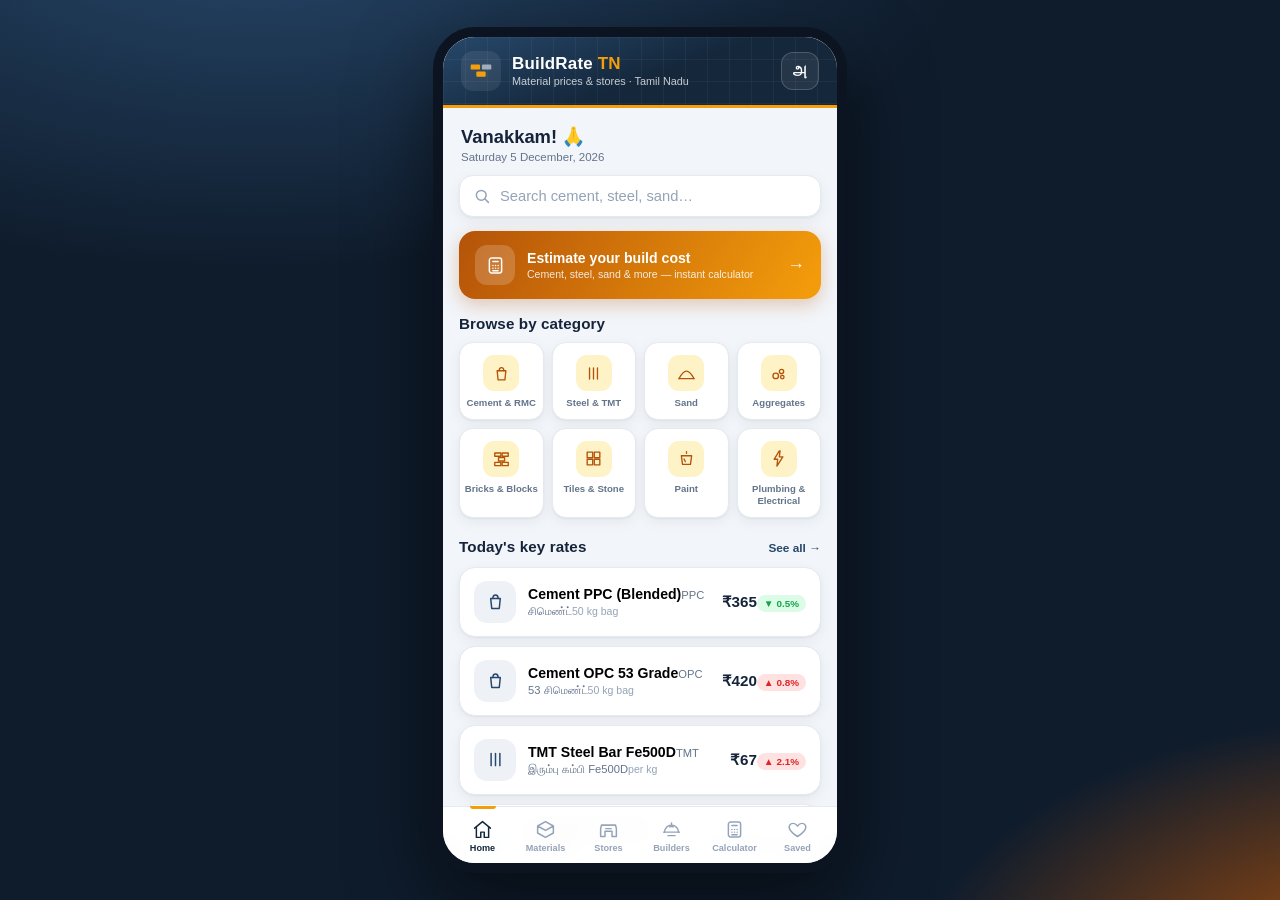
==== docs/index.html @ 21554daa "Loan calc: free-entry dp/tenure (fixes 'undefined' chips) + prepayment module - Down payment & tenur" ====
<!DOCTYPE html>
<html lang="en">
<head>
<meta charset="utf-8">
<meta name="viewport" content="width=device-width, initial-scale=1, viewport-fit=cover">
<title>BuildRate TN — Construction Material Prices (offline)</title>
<meta name="description" content="Current market prices of construction materials and store details across Tamil Nadu.">
<meta name="theme-color" content="#14273b">
<link rel="icon" href="data:image/svg+xml,%3Csvg xmlns='http://www.w3.org/2000/svg' viewBox='0 0 64 64'%3E%3Crect width='64' height='64' rx='14' fill='%2314273b'/%3E%3Crect x='12' y='20' width='18' height='10' rx='2' fill='%23f59e0b'/%3E%3Crect x='34' y='20' width='18' height='10' rx='2' fill='%23e2e8f0'/%3E%3Crect x='23' y='34' width='18' height='10' rx='2' fill='%23f59e0b'/%3E%3C/svg%3E">
<style>
/* BuildRate TN — mobile app styles */
:root {
  --bg: #f2f5f9;
  --surface: #ffffff;
  --ink: #15243a;
  --muted: #64748b;
  --faint: #94a3b8;
  --line: #e5eaf1;
  --navy: #14273b;
  --navy-2: #1e3a57;
  --navy-3: #27486b;
  --accent: #f59e0b;
  --accent-soft: #fef3c7;
  --up: #dc2626;
  --up-soft: #fee2e2;
  --down: #16a34a;
  --down-soft: #dcfce7;
  --radius: 16px;
  --shadow: 0 1px 2px rgba(21, 36, 58, .05), 0 4px 14px rgba(21, 36, 58, .06);
  font-size: 16px;
}

* { box-sizing: border-box; margin: 0; padding: 0; -webkit-tap-highlight-color: transparent; }

html, body { height: 100%; }

body {
  font-family: -apple-system, BlinkMacSystemFont, "Segoe UI", Roboto, "Noto Sans", "Noto Sans Tamil", "Latha", sans-serif;
  background: var(--bg);
  color: var(--ink);
  -webkit-font-smoothing: antialiased;
}

/* ---------- phone shell ---------- */
.phone {
  display: flex;
  flex-direction: column;
  height: 100vh;   /* fallback for older browsers */
  height: 100dvh;  /* modern browsers: dynamic viewport height */
  max-width: 480px;
  margin: 0 auto;
  background: var(--bg);
  position: relative;
}

@media (min-width: 560px) {
  body {
    background:
      radial-gradient(1200px 600px at 20% -10%, #27486b 0%, transparent 60%),
      radial-gradient(900px 500px at 110% 110%, #b45309 0%, transparent 55%),
      #0f1c2c;
    display: grid;
    place-items: center;
    height: 100vh;
    overflow: hidden;
  }
  .phone {
    width: 414px;
    height: min(880px, 94vh);
    max-width: none;
    border-radius: 42px;
    border: 10px solid #0b1420;
    box-shadow: 0 30px 80px rgba(0, 0, 0, .55), inset 0 0 0 1px rgba(255, 255, 255, .06);
    overflow: hidden;
  }
}

/* ---------- app bar ---------- */
.appbar {
  flex: none;
  display: flex;
  align-items: center;
  justify-content: space-between;
  gap: 10px;
  padding: calc(14px + env(safe-area-inset-top)) 18px 14px;
  background:
    linear-gradient(rgba(255, 255, 255, .045) 1px, transparent 1px),
    linear-gradient(90deg, rgba(255, 255, 255, .045) 1px, transparent 1px),
    linear-gradient(160deg, var(--navy-3), var(--navy) 55%);
  background-size: 22px 22px, 22px 22px, cover;
  color: #fff;
  border-bottom: 3px solid var(--accent);
}

.appbar-brand { display: flex; align-items: center; gap: 11px; min-width: 0; }
.logo { display: grid; place-items: center; width: 40px; height: 40px; border-radius: 12px; background: rgba(255, 255, 255, .08); }
.brand-text h1 { font-size: 1.06rem; font-weight: 800; letter-spacing: .2px; line-height: 1.1; }
.brand-text h1 em { font-style: normal; color: var(--accent); }
.brand-text p { font-size: .68rem; opacity: .75; margin-top: 2px; white-space: nowrap; overflow: hidden; text-overflow: ellipsis; }

.icon-btn {
  flex: none;
  width: 38px; height: 38px;
  border-radius: 12px;
  border: 1px solid rgba(255, 255, 255, .18);
  background: rgba(255, 255, 255, .07);
  color: #fff;
  font-size: .95rem;
  font-weight: 700;
  cursor: pointer;
  display: grid;
  place-items: center;
}
.icon-btn:active { transform: scale(.94); }

/* ---------- main view ---------- */
.view {
  flex: 1;
  overflow-y: auto;
  overscroll-behavior: contain;
  padding: 16px 16px calc(86px + env(safe-area-inset-bottom));
  scrollbar-width: none;
}
.view::-webkit-scrollbar { display: none; }

/* ---------- bottom nav ---------- */
.bottomnav {
  position: absolute;
  left: 0; right: 0; bottom: 0;
  display: flex;
  background: rgba(255, 255, 255, .96);
  backdrop-filter: blur(10px);
  border-top: 1px solid var(--line);
  padding: 6px 8px calc(6px + env(safe-area-inset-bottom));
}
.navitem {
  flex: 1;
  display: flex;
  flex-direction: column;
  align-items: center;
  gap: 3px;
  padding: 7px 2px 5px;
  border: 0;
  background: none;
  color: var(--faint);
  font-size: .64rem;
  font-weight: 600;
  font-family: inherit;
  cursor: pointer;
  border-radius: 12px;
  position: relative;
}
.navitem svg { width: 23px; height: 23px; fill: none; stroke: currentColor; stroke-width: 1.7; stroke-linecap: round; stroke-linejoin: round; }
.navitem.active { color: var(--navy); }
.navitem.active::before {
  content: "";
  position: absolute;
  top: -7px; left: 50%;
  transform: translateX(-50%);
  width: 26px; height: 3px;
  border-radius: 0 0 3px 3px;
  background: var(--accent);
}

/* ---------- generic bits ---------- */
.section { margin-bottom: 20px; }
.section-head {
  display: flex;
  align-items: baseline;
  justify-content: space-between;
  gap: 8px;
  margin-bottom: 10px;
}
.section-head h2 { font-size: .95rem; font-weight: 800; letter-spacing: .1px; }
.section-head .see-all { font-size: .74rem; font-weight: 700; color: var(--navy-3); background: none; border: 0; cursor: pointer; font-family: inherit; padding: 2px 0; }
.section-head .see-all:active { opacity: .6; }

.card {
  background: var(--surface);
  border: 1px solid var(--line);
  border-radius: var(--radius);
  box-shadow: var(--shadow);
}

/* search */
.searchbar {
  display: flex;
  align-items: center;
  gap: 9px;
  background: var(--surface);
  border: 1px solid var(--line);
  border-radius: 14px;
  padding: 11px 13px;
  box-shadow: var(--shadow);
  margin-bottom: 14px;
}
.searchbar svg { flex: none; width: 18px; height: 18px; stroke: var(--faint); fill: none; stroke-width: 2; stroke-linecap: round; }
.searchbar input {
  flex: 1;
  border: 0;
  outline: 0;
  background: none;
  font: inherit;
  font-size: .92rem;
  color: var(--ink);
  min-width: 0;
}
.searchbar input::placeholder { color: var(--faint); }

/* chips */
.chiprow {
  display: flex;
  gap: 8px;
  overflow-x: auto;
  padding: 2px 2px 8px;
  margin: 0 -2px 6px;
  scrollbar-width: none;
}
.chiprow::-webkit-scrollbar { display: none; }
.chip {
  flex: none;
  display: inline-flex;
  align-items: center;
  gap: 6px;
  padding: 7px 13px;
  border-radius: 999px;
  border: 1px solid var(--line);
  background: var(--surface);
  color: var(--muted);
  font: inherit;
  font-size: .78rem;
  font-weight: 700;
  cursor: pointer;
  white-space: nowrap;
}
.chip svg { width: 15px; height: 15px; stroke: currentColor; fill: none; stroke-width: 1.7; stroke-linecap: round; stroke-linejoin: round; }
.chip.active { background: var(--navy); border-color: var(--navy); color: #fff; }

/* category grid (home) */
.catgrid { display: grid; grid-template-columns: repeat(4, 1fr); gap: 8px; }
.cat {
  display: flex;
  flex-direction: column;
  align-items: center;
  gap: 6px;
  padding: 12px 4px 10px;
  border-radius: 14px;
  border: 1px solid var(--line);
  background: var(--surface);
  cursor: pointer;
  font-family: inherit;
  color: var(--ink);
  box-shadow: var(--shadow);
}
.cat:active { transform: scale(.96); }
.cat .catico {
  width: 36px; height: 36px;
  border-radius: 11px;
  display: grid;
  place-items: center;
  background: var(--accent-soft);
  color: #b45309;
}
.cat .catico svg { width: 19px; height: 19px; stroke: currentColor; fill: none; stroke-width: 1.7; stroke-linecap: round; stroke-linejoin: round; }
.cat span { font-size: .6rem; font-weight: 700; text-align: center; line-height: 1.25; color: var(--muted); }

/* material row */
.matrow {
  display: flex;
  align-items: center;
  gap: 12px;
  width: 100%;
  padding: 13px 14px;
  background: var(--surface);
  border: 1px solid var(--line);
  border-radius: var(--radius);
  box-shadow: var(--shadow);
  cursor: pointer;
  font-family: inherit;
  text-align: left;
  margin-bottom: 9px;
}
.matrow:active { background: #f8fafc; }
.matico {
  flex: none;
  width: 42px; height: 42px;
  border-radius: 13px;
  display: grid;
  place-items: center;
  background: #eef2f7;
  color: var(--navy-3);
}
.matico svg { width: 21px; height: 21px; stroke: currentColor; fill: none; stroke-width: 1.7; stroke-linecap: round; stroke-linejoin: round; }
.matrow .matmid { flex: 1; min-width: 0; }
.matrow .matname { font-size: .88rem; font-weight: 700; line-height: 1.25; }
.matrow .matta { font-size: .7rem; color: var(--muted); margin-top: 1px; }
.matrow .matmeta { font-size: .66rem; color: var(--faint); margin-top: 3px; }
.matrow .matright { flex: none; text-align: right; }
.matrow .matprice { font-size: .95rem; font-weight: 800; color: var(--ink); white-space: nowrap; }
.matrow .matunit { font-size: .62rem; color: var(--faint); margin-top: 1px; }

/* badges */
.badge {
  display: inline-flex;
  align-items: center;
  gap: 3px;
  font-size: .62rem;
  font-weight: 800;
  padding: 3px 7px;
  border-radius: 999px;
  margin-top: 4px;
}
.badge.up { color: var(--up); background: var(--up-soft); }
.badge.down { color: var(--down); background: var(--down-soft); }
.badge.flat { color: var(--muted); background: #eef2f7; }
.badge.big { font-size: .72rem; padding: 4px 10px; }
.badge.onDark.up { background: rgba(248, 113, 113, .22); color: #fecaca; }
.badge.onDark.down { background: rgba(74, 222, 128, .2); color: #bbf7d0; }
.badge.onDark.flat { background: rgba(255, 255, 255, .14); color: #e2e8f0; }

/* store cards */
.storerow {
  display: flex;
  align-items: center;
  gap: 12px;
  width: 100%;
  padding: 13px 14px;
  background: var(--surface);
  border: 1px solid var(--line);
  border-radius: var(--radius);
  box-shadow: var(--shadow);
  cursor: pointer;
  font-family: inherit;
  text-align: left;
  margin-bottom: 9px;
}
.storerow:active { background: #f8fafc; }
.storeavatar {
  flex: none;
  width: 42px; height: 42px;
  border-radius: 13px;
  display: grid;
  place-items: center;
  background: var(--navy);
  color: #fff;
  font-weight: 800;
  font-size: 1rem;
}
.storemid { flex: 1; min-width: 0; }
.storename { font-size: .88rem; font-weight: 700; line-height: 1.25; }
.storeloc { font-size: .7rem; color: var(--muted); margin-top: 2px; }
.storetags { display: flex; flex-wrap: wrap; gap: 4px; margin-top: 6px; }
.tag { font-size: .58rem; font-weight: 700; color: var(--navy-3); background: #eef2f7; border-radius: 6px; padding: 2px 7px; }
.tag.delivery { color: #92400e; background: var(--accent-soft); }
.storeright { flex: none; text-align: right; }
.rating { font-size: .8rem; font-weight: 800; color: #b45309; white-space: nowrap; }
.rating svg { width: 12px; height: 12px; fill: #f59e0b; vertical-align: -1px; }
.reviews { font-size: .6rem; color: var(--faint); margin-top: 2px; }

/* horizontal store strip (home) */
.hstrip {
  display: flex;
  gap: 10px;
  overflow-x: auto;
  padding: 2px 2px 8px;
  margin: 0 -2px;
  scrollbar-width: none;
}
.hstrip::-webkit-scrollbar { display: none; }
.hcard {
  flex: none;
  width: 168px;
  padding: 13px;
  background: var(--surface);
  border: 1px solid var(--line);
  border-radius: var(--radius);
  box-shadow: var(--shadow);
  cursor: pointer;
  font-family: inherit;
  text-align: left;
}
.hcard .rating { margin-top: 1px; }
.hcard p.storeloc { margin-top: 4px; }
.hcard .hc-foot { display: flex; gap: 4px; margin-top: 9px; }

/* ---------- detail pages ---------- */
.backbar { display: flex; align-items: center; justify-content: space-between; margin-bottom: 12px; }
.backbtn {
  display: inline-flex;
  align-items: center;
  gap: 6px;
  border: 0;
  background: none;
  color: var(--ink);
  font: inherit;
  font-size: .84rem;
  font-weight: 700;
  cursor: pointer;
  padding: 6px 10px 6px 0;
}
.backbtn svg { width: 17px; height: 17px; stroke: currentColor; fill: none; stroke-width: 2.2; stroke-linecap: round; stroke-linejoin: round; }

.favbtn {
  width: 40px; height: 40px;
  border-radius: 12px;
  border: 1px solid var(--line);
  background: var(--surface);
  cursor: pointer;
  display: grid;
  place-items: center;
  box-shadow: var(--shadow);
}
.favbtn svg { width: 20px; height: 20px; stroke: #e11d48; fill: none; stroke-width: 1.8; }
.favbtn.faved svg { fill: #e11d48; }
.favbtn:active { transform: scale(.92); }

.hero {
  border-radius: 20px;
  padding: 20px 18px;
  color: #fff;
  background:
    linear-gradient(rgba(255, 255, 255, .05) 1px, transparent 1px),
    linear-gradient(90deg, rgba(255, 255, 255, .05) 1px, transparent 1px),
    linear-gradient(155deg, var(--navy-3), var(--navy) 60%);
  background-size: 20px 20px, 20px 20px, cover;
  margin-bottom: 14px;
  position: relative;
  overflow: hidden;
}
.hero .catpill {
  display: inline-block;
  font-size: .62rem;
  font-weight: 800;
  letter-spacing: .4px;
  text-transform: uppercase;
  background: rgba(245, 158, 11, .2);
  color: #fcd34d;
  padding: 4px 10px;
  border-radius: 999px;
}
.hero h2 { font-size: 1.22rem; font-weight: 800; margin-top: 9px; line-height: 1.2; }
.hero .heroTa { font-size: .8rem; opacity: .75; margin-top: 3px; }
.hero .heroprice { display: flex; align-items: baseline; gap: 8px; flex-wrap: wrap; margin-top: 13px; }
.hero .heroprice strong { font-size: 1.9rem; font-weight: 800; letter-spacing: .3px; }
.hero .heroprice span { font-size: .78rem; opacity: .8; }
.hero .herofoot { display: flex; gap: 8px; margin-top: 10px; flex-wrap: wrap; }

.statgrid { display: grid; grid-template-columns: 1fr 1fr 1fr; gap: 8px; margin-bottom: 14px; }
.stat {
  background: var(--surface);
  border: 1px solid var(--line);
  border-radius: 14px;
  box-shadow: var(--shadow);
  padding: 10px 11px;
}
.stat label { font-size: .58rem; font-weight: 700; color: var(--faint); text-transform: uppercase; letter-spacing: .4px; display: block; }
.stat b { font-size: .86rem; font-weight: 800; display: block; margin-top: 4px; white-space: nowrap; }

.panel { padding: 15px 16px; margin-bottom: 14px; }
.panel h3 { font-size: .82rem; font-weight: 800; margin-bottom: 10px; display: flex; align-items: center; gap: 7px; }
.panel h3 svg { width: 16px; height: 16px; stroke: var(--navy-3); fill: none; stroke-width: 1.8; stroke-linecap: round; stroke-linejoin: round; }
.panel p.body { font-size: .8rem; color: var(--muted); line-height: 1.55; }
.panel p.body + p.body { margin-top: 7px; }
.panel .notecard {
  margin-top: 10px;
  font-size: .72rem;
  color: #92400e;
  background: var(--accent-soft);
  padding: 9px 11px;
  border-radius: 10px;
  line-height: 1.5;
}

.brandrow, .sellerrow {
  display: flex;
  align-items: center;
  justify-content: space-between;
  gap: 10px;
  padding: 10px 0;
  border-bottom: 1px solid var(--line);
}
.brandrow:last-child, .sellerrow:last-child { border-bottom: 0; }
.brandrow .bname { font-size: .84rem; font-weight: 600; }
.brandrow .bprice { font-size: .84rem; font-weight: 800; white-space: nowrap; }

.sellerrow { cursor: pointer; }
.sellerrow .s-mid { flex: 1; min-width: 0; }
.sellerrow .s-name { font-size: .84rem; font-weight: 700; }
.sellerrow .s-loc { font-size: .68rem; color: var(--muted); margin-top: 2px; }
.sellerrow .s-right { text-align: right; flex: none; }
.sellerrow .s-price { font-size: .88rem; font-weight: 800; white-space: nowrap; }

.actionbtns { display: flex; gap: 9px; margin-bottom: 14px; }
.btn {
  flex: 1;
  display: inline-flex;
  align-items: center;
  justify-content: center;
  gap: 8px;
  padding: 13px 14px;
  border-radius: 14px;
  border: 1px solid var(--line);
  background: var(--surface);
  color: var(--ink);
  font: inherit;
  font-size: .86rem;
  font-weight: 800;
  cursor: pointer;
  text-decoration: none;
  box-shadow: var(--shadow);
}
.btn svg { width: 17px; height: 17px; stroke: currentColor; fill: none; stroke-width: 2; stroke-linecap: round; stroke-linejoin: round; }
.btn.primary { background: var(--accent); border-color: var(--accent); color: #3b2503; }
.btn.dark { background: var(--navy); border-color: var(--navy); color: #fff; }
.btn:active { transform: scale(.97); }
.btn.block { width: 100%; }

.inforow {
  display: flex;
  gap: 11px;
  align-items: flex-start;
  padding: 9px 0;
  border-bottom: 1px solid var(--line);
  font-size: .8rem;
  color: var(--muted);
  line-height: 1.5;
}
.inforow:last-child { border-bottom: 0; }
.inforow svg { flex: none; width: 17px; height: 17px; stroke: var(--navy-3); fill: none; stroke-width: 1.8; stroke-linecap: round; stroke-linejoin: round; margin-top: 1px; }
.inforow b { color: var(--ink); font-weight: 700; }

.countline { font-size: .7rem; color: var(--faint); margin: 2px 2px 10px; }

.footnote {
  text-align: center;
  font-size: .66rem;
  color: var(--faint);
  line-height: 1.6;
  padding: 6px 12px 2px;
}
.footnote button { border: 0; background: none; color: var(--navy-3); font: inherit; font-weight: 700; cursor: pointer; padding: 0; text-decoration: underline; }

.empty {
  text-align: center;
  padding: 44px 20px;
  color: var(--muted);
}
.empty .e-ico { font-size: 2.2rem; margin-bottom: 10px; }
.empty h3 { font-size: .95rem; font-weight: 800; color: var(--ink); margin-bottom: 5px; }
.empty p { font-size: .78rem; line-height: 1.5; margin-bottom: 16px; }

.greeting { margin: 2px 2px 12px; }
.greeting h2 { font-size: 1.15rem; font-weight: 800; }
.greeting p { font-size: .72rem; color: var(--muted); margin-top: 3px; }

/* big trend chart */
.chartwrap { position: relative; }
.chart-min, .chart-max {
  position: absolute;
  right: 0;
  font-size: .58rem;
  font-weight: 700;
  color: var(--faint);
}
.chart-min { bottom: 2px; }
.chart-max { top: 2px; }

/* ---------- sheet, toast ---------- */
.sheet-backdrop {
  position: fixed;
  inset: 0;
  background: rgba(9, 17, 28, .55);
  z-index: 40;
  display: flex;
  align-items: flex-end;
  justify-content: center;
}

/* CRITICAL: the `hidden` attribute must always win over our display rules —
   otherwise an invisible backdrop covers the whole app and eats all taps */
.sheet-backdrop[hidden], .sheet[hidden], .toast[hidden], #fatalErr[hidden] {
  display: none !important;
}
.sheet {
  width: 100%;
  max-width: 480px;
  background: var(--surface);
  border-radius: 24px 24px 0 0;
  padding: 10px 20px calc(24px + env(safe-area-inset-bottom));
  z-index: 41;
  position: fixed;
  bottom: 0;
  left: 50%;
  transform: translateX(-50%);
}
.sheet-handle { width: 40px; height: 4px; border-radius: 99px; background: #d7dee8; margin: 4px auto 14px; }
.sheet h2 { font-size: 1rem; font-weight: 800; margin-bottom: 10px; }
.sheet p { font-size: .8rem; color: var(--muted); line-height: 1.6; margin-bottom: 10px; }

.toast {
  position: fixed;
  left: 50%;
  bottom: 104px;
  transform: translateX(-50%);
  background: var(--navy);
  color: #fff;
  font-size: .78rem;
  font-weight: 700;
  padding: 10px 18px;
  border-radius: 999px;
  box-shadow: 0 10px 30px rgba(9, 17, 28, .35);
  z-index: 60;
  white-space: nowrap;
}

/* skeleton shimmer while loading */
.skel { position: relative; overflow: hidden; background: var(--surface); border: 1px solid var(--line); border-radius: var(--radius); height: 68px; margin-bottom: 9px; }
.skel::after {
  content: "";
  position: absolute; inset: 0;
  background: linear-gradient(90deg, transparent, rgba(148, 163, 184, .12), transparent);
  animation: shimmer 1.1s infinite;
}
@keyframes shimmer { from { transform: translateX(-100%); } to { transform: translateX(100%); } }

@media (prefers-reduced-motion: reduce) {
  * { animation: none !important; transition: none !important; }
}

/* snappier taps on touch devices (no 300ms double-tap-zoom delay) */
.navitem, .matrow, .storerow, .cat, .chip, .hcard, .sellerrow, .btn, .favbtn, .backbtn, .see-all {
  touch-action: manipulation;
}

/* ---------- construction calculator ---------- */
.ctacard {
  display: flex;
  align-items: center;
  gap: 12px;
  width: 100%;
  padding: 14px 16px;
  margin-bottom: 16px;
  border: 0;
  border-radius: var(--radius);
  background: linear-gradient(120deg, #b45309, var(--accent));
  color: #fff;
  font-family: inherit;
  text-align: left;
  cursor: pointer;
  box-shadow: 0 6px 18px rgba(180, 83, 9, .28);
}
.ctacard:active { transform: scale(.98); }
.ctacard .cta-ico {
  flex: none;
  width: 40px; height: 40px;
  border-radius: 12px;
  background: rgba(255, 255, 255, .18);
  display: grid;
  place-items: center;
}
.ctacard .cta-ico svg { width: 21px; height: 21px; stroke: #fff; fill: none; stroke-width: 1.7; stroke-linecap: round; stroke-linejoin: round; }
.ctacard .cta-txt { flex: 1; min-width: 0; }
.ctacard .cta-txt b { display: block; font-size: .88rem; font-weight: 800; }
.ctacard .cta-txt span { display: block; font-size: .66rem; opacity: .85; margin-top: 2px; }
.ctacard .cta-arrow { font-size: 1.1rem; opacity: .9; }

.calcpanel { padding: 14px 16px; margin-bottom: 12px; }
.calcpanel label.plabel {
  display: block;
  font-size: .62rem;
  font-weight: 800;
  letter-spacing: .5px;
  text-transform: uppercase;
  color: var(--faint);
  margin-bottom: 9px;
}
.stepper { display: flex; align-items: center; gap: 10px; }
.stepbtn {
  flex: none;
  width: 42px; height: 42px;
  border-radius: 13px;
  border: 1px solid var(--line);
  background: #f6f8fb;
  font-size: 1.25rem;
  font-weight: 700;
  color: var(--navy);
  cursor: pointer;
  font-family: inherit;
  line-height: 1;
}
.stepbtn:active { background: #e8edf3; }
.areainput {
  flex: 1;
  width: 100%;
  min-width: 0;
  border: 0;
  outline: 0;
  background: none;
  font: inherit;
  font-size: 1.6rem;
  font-weight: 800;
  color: var(--ink);
  text-align: center;
}
.unitlbl { font-size: .72rem; font-weight: 700; color: var(--muted); white-space: nowrap; }

.calcrow { padding: 11px 0 12px; border-bottom: 1px solid var(--line); }
.calcrow:last-child { border-bottom: 0; padding-bottom: 2px; }
.cr-top { display: flex; align-items: flex-start; justify-content: space-between; gap: 10px; }
.cr-name { font-size: .84rem; font-weight: 700; line-height: 1.25; }
.cr-qty { font-size: .66rem; color: var(--muted); margin-top: 3px; }
.cr-cost { font-size: .88rem; font-weight: 800; white-space: nowrap; }
.cr-bar { height: 5px; border-radius: 99px; background: #eef2f7; margin-top: 8px; overflow: hidden; }
.cr-bar i { display: block; height: 100%; border-radius: 99px; background: linear-gradient(90deg, var(--navy-3), var(--accent)); }

.hero .herosplit { display: flex; align-items: baseline; gap: 8px; flex-wrap: wrap; margin-top: 12px; }
.hero .herosplit strong { font-size: 1.75rem; font-weight: 800; }
.hero .herosplit span { font-size: .78rem; opacity: .8; }

/* ---------- builders ---------- */
.buildrow {
  display: flex;
  align-items: center;
  gap: 12px;
  width: 100%;
  padding: 13px 14px;
  background: var(--surface);
  border: 1px solid var(--line);
  border-radius: var(--radius);
  box-shadow: var(--shadow);
  cursor: pointer;
  font-family: inherit;
  text-align: left;
  margin-bottom: 9px;
}
.buildrow:active { background: #f8fafc; }
.builderavatar {
  flex: none;
  width: 42px; height: 42px;
  border-radius: 13px;
  display: grid;
  place-items: center;
  background: #3b2f0b;
  color: #fcd34d;
  font-weight: 800;
  font-size: 1rem;
}
.buildermid { flex: 1; min-width: 0; }
.buildername { font-size: .86rem; font-weight: 700; line-height: 1.25; }
.builderloc { font-size: .68rem; color: var(--muted); margin-top: 2px; }
.buildertags { display: flex; flex-wrap: wrap; gap: 4px; margin-top: 6px; }
.builderright { flex: none; text-align: right; }
.builderrate { font-size: .98rem; font-weight: 800; color: #b45309; white-space: nowrap; }
.builderrate small { font-size: .58rem; color: var(--faint); font-weight: 700; display: block; margin-top: 1px; }

.inclist { list-style: none; }
.inclist li {
  font-size: .78rem;
  color: var(--muted);
  line-height: 1.5;
  padding: 6px 0 6px 22px;
  position: relative;
  border-bottom: 1px dashed var(--line);
}
.inclist li:last-child { border-bottom: 0; }
.inclist li::before {
  content: "✓";
  position: absolute;
  left: 2px;
  color: var(--down);
  font-weight: 800;
}

/* ---------- home loan calculator ---------- */
.modelabel { font-size: .58rem; font-weight: 700; color: var(--faint); text-transform: uppercase; letter-spacing: .4px; }
.splitbar { display: flex; height: 14px; border-radius: 99px; overflow: hidden; margin-top: 10px; }
.splitbar .s1 { background: var(--navy-3); }
.splitbar .s2 { background: var(--accent); }
.splitlegend { display: flex; gap: 14px; margin-top: 8px; font-size: .68rem; color: var(--muted); font-weight: 700; }
.splitlegend i { display: inline-block; width: 9px; height: 9px; border-radius: 3px; margin-right: 5px; }

/* nav: 6 tabs */
.navitem { padding: 6px 1px 4px; font-size: .57rem; }
.navitem svg { width: 21px; height: 21px; }

/* ---- loan prepayment ---- */
.savingsBox { background: #e9f9ef; color: #0e7a3c; border: 1px solid #bfe8cd; border-radius: 12px; padding: 10px 12px; font-weight: 700; font-size: .95rem; margin-bottom: 10px; }
.amortwrap { max-height: 260px; overflow-y: auto; border: 1px solid var(--line); border-radius: 10px; -webkit-overflow-scrolling: touch; }
.amort { width: 100%; border-collapse: collapse; font-size: .72rem; }
.amort th { position: sticky; top: 0; background: var(--bg); color: var(--muted); font-size: .6rem; text-transform: uppercase; letter-spacing: .04em; text-align: right; padding: 7px 8px; border-bottom: 1px solid var(--line); z-index: 1; }
.amort th:first-child, .amort td:first-child { text-align: left; }
.amort td { text-align: right; padding: 5px 8px; border-bottom: 1px solid var(--line); font-variant-numeric: tabular-nums; white-space: nowrap; }
.amort tbody tr:last-child td { border-bottom: none; }

</style>
</head>
<body>
<div id="fatalErr" hidden style="position:fixed;top:0;left:0;right:0;z-index:99;background:#dc2626;color:#fff;font:600 12px/1.4 -apple-system,system-ui,sans-serif;padding:8px 12px;"></div>
<div class="phone" id="phone">

  <header class="appbar">
    <div class="appbar-brand">
      <span class="logo" aria-hidden="true">
        <svg viewBox="0 0 64 64" width="30" height="30"><rect width="64" height="64" rx="14" fill="none"/><rect x="10" y="18" width="20" height="11" rx="2" fill="#f59e0b"/><rect x="34" y="18" width="20" height="11" rx="2" fill="#ffffff" opacity=".55"/><rect x="22" y="33" width="20" height="11" rx="2" fill="#f59e0b"/></svg>
      </span>
      <div class="brand-text">
        <h1>BuildRate <em>TN</em></h1>
        <p data-i18n="tagline">Material prices &amp; stores · Tamil Nadu</p>
      </div>
    </div>
    <button class="icon-btn" id="langToggle" title="தமிழ் / English" aria-label="Switch language">அ</button>
  </header>

  <main id="view" class="view"></main>

  <nav class="bottomnav" id="bottomnav">
    <button class="navitem" data-action="nav" data-route="#/home" data-tab="home">
      <svg viewBox="0 0 24 24"><path d="M3 10.5 12 3l9 7.5"/><path d="M5 9.5V21h5v-6h4v6h5V9.5"/></svg>
      <span data-i18n="nav_home">Home</span>
    </button>
    <button class="navitem" data-action="nav" data-route="#/materials" data-tab="materials">
      <svg viewBox="0 0 24 24"><path d="M21 8 12 3 3 8l9 5 9-5v8l-9 5-9-5V8"/></svg>
      <span data-i18n="nav_materials">Materials</span>
    </button>
    <button class="navitem" data-action="nav" data-route="#/stores" data-tab="stores">
      <svg viewBox="0 0 24 24"><path d="M4 7 3 11v9h5v-6h8v6h5v-9l-1-4H4z"/><path d="M4 7h16"/><path d="M9 11h6"/></svg>
      <span data-i18n="nav_stores">Stores</span>
    </button>
    <button class="navitem" data-action="nav" data-route="#/builders" data-tab="builders">
      <svg viewBox="0 0 24 24"><path d="M4 15a8 8 0 0 1 16 0"/><path d="M3 15h18"/><path d="M10 9a6.5 6.5 0 0 1 4 0"/><path d="M12 4.5v2"/><path d="M8 19h8"/></svg>
      <span data-i18n="nav_builders">Builders</span>
    </button>
    <button class="navitem" data-action="nav" data-route="#/calc" data-tab="calc">
      <svg viewBox="0 0 24 24"><rect x="5" y="3.5" width="14" height="17" rx="2.5"/><path d="M9 7.5h6"/><path d="M9 12h.1M12 12h.1M15 12h.1M9 15h.1M12 15h.1M15 15h.1"/><path d="M9 18h6"/></svg>
      <span data-i18n="nav_calc">Calculator</span>
    </button>
    <button class="navitem" data-action="nav" data-route="#/saved" data-tab="saved">
      <svg viewBox="0 0 24 24"><path d="M12 20s-7-4.5-9-8.5C1.5 8.5 3.5 5 7 5c2 0 3.5 1 5 3 1.5-2 3-3 5-3 3.5 0 5.5 3.5 4 6.5-2 4-9 8.5-9 8.5z"/></svg>
      <span data-i18n="nav_saved">Saved</span>
    </button>
  </nav>
</div>

<div class="sheet-backdrop" id="sheetBackdrop" hidden></div>
<div class="sheet" id="aboutSheet" hidden>
  <div class="sheet-handle"></div>
  <h2 data-i18n="about_title">About this app</h2>
  <p data-i18n="about_p1">BuildRate TN shows indicative market prices of construction materials and sample store listings across Tamil Nadu.</p>
  <p data-i18n="about_p2">Rates are compiled from public market references (Sep 2026) and change daily by city, brand, grade and load size. Always confirm today's rate with your dealer before ordering.</p>
  <p data-i18n="about_p3">Store listings shown are sample data for demonstration.</p>
  <button class="btn primary block" data-action="close-about" data-i18n="close">Close</button>
</div>

<div class="toast" id="toast" hidden></div>

<script>window.BR_DATA = {"/api/meta":{"updated":"2026-09-29","note":"Indicative market rates for Tamil Nadu (compiled from public market references, Sep 2026). Verify live rates with your dealer before ordering.","categories":[{"id":"cement","name":"Cement & RMC","name_ta":"சிமெண்ட் & RMC","count":4},{"id":"steel","name":"Steel & TMT","name_ta":"இரும்பு & TMT","count":3},{"id":"sand","name":"Sand","name_ta":"மணல்","count":5},{"id":"aggregates","name":"Aggregates","name_ta":"நீலக்கல்","count":5},{"id":"bricks-blocks","name":"Bricks & Blocks","name_ta":"செங்கல் & பிளாக்","count":4},{"id":"tiles","name":"Tiles & Stone","name_ta":"ஓடு & கல்","count":3},{"id":"paint","name":"Paint","name_ta":"பெயிண்ட்","count":4},{"id":"plumbing","name":"Plumbing & Electrical","name_ta":"குழாய் & மின்","count":3}],"cities":["Chennai","Coimbatore","Erode","Madurai","Salem","Tiruchirappalli","Tirunelveli","Vellore"],"material_count":31,"store_count":14,"builder_types":[{"id":"turnkey","name":"Turnkey","name_ta":"முழு பேக்கேஜ்"},{"id":"semi","name":"Semi-turnkey","name_ta":"அரை பேக்கேஜ்"},{"id":"contractor","name":"Civil contractor","name_ta":"சிவில் ஒப்பந்ததாரர்"},{"id":"labour","name":"Labour only","name_ta":"வேலை மட்டும்"}],"builder_cities":["Chennai","Coimbatore","Madurai","Salem","Tiruchirappalli","Tirunelveli","Vellore"],"builder_count":41},"/api/materials":{"count":31,"materials":[{"slug":"cement-opc-53","name":"Cement OPC 53 Grade","name_ta":"OPC 53 சிமெண்ட்","category":"cement","unit":"50 kg bag","unit_ta":"50 கிலோ மூட்டை","price_low":385,"price_high":460,"price_avg":420,"change_pct":0.8,"updated":"2026-09-29","history":[418,422,424,414,427,421,429,420]},{"slug":"cement-ppc","name":"Cement PPC (Blended)","name_ta":"PPC சிமெண்ட்","category":"cement","unit":"50 kg bag","unit_ta":"50 கிலோ மூட்டை","price_low":330,"price_high":400,"price_avg":365,"change_pct":-0.5,"updated":"2026-09-29","history":[364,359,358,367,358,363,371,365]},{"slug":"white-cement","name":"White Cement","name_ta":"வெள்ளை சிமெண்ட்","category":"cement","unit":"50 kg bag","unit_ta":"50 கிலோ மூட்டை","price_low":800,"price_high":950,"price_avg":870,"change_pct":0.0,"updated":"2026-09-29","history":[855,866,868,872,879,872,884,870]},{"slug":"rmc-m25","name":"Ready-Mix Concrete M25","name_ta":"தயார் கான்கிரீட் M25","category":"cement","unit":"per cu. metre","unit_ta":"ஒரு கன மீட்டர்","price_low":5000,"price_high":6200,"price_avg":5600,"change_pct":1.5,"updated":"2026-09-29","history":[5390,5520,5430,5630,5610,5460,5570,5600]},{"slug":"tmt-steel-fe500d","name":"TMT Steel Bar Fe500D","name_ta":"TMT இரும்பு கம்பி Fe500D","category":"steel","unit":"per kg","unit_ta":"ஒரு கிலோ","price_low":62,"price_high":72,"price_avg":67,"change_pct":2.1,"updated":"2026-09-29","history":[67.0,67.0,67.0,64.5,66.0,65.5,68.0,67]},{"slug":"tmt-steel-fe550d","name":"TMT Steel Bar Fe550D","name_ta":"TMT இரும்பு கம்பி Fe550D","category":"steel","unit":"per kg","unit_ta":"ஒரு கிலோ","price_low":66,"price_high":75,"price_avg":70,"change_pct":2.3,"updated":"2026-09-29","history":[67.5,68.5,69.0,70.0,70.5,68.5,68.5,70]},{"slug":"binding-wire","name":"Binding Wire (GI)","name_ta":"கட்டுக் கம்பி","category":"steel","unit":"per kg","unit_ta":"ஒரு கிலோ","price_low":85,"price_high":110,"price_avg":95,"change_pct":1.0,"updated":"2026-09-29","history":[96.0,94.0,92.5,94.5,93.5,94.5,95.0,95]},{"slug":"m-sand","name":"M-Sand (Concrete Grade)","name_ta":"எம் மணல் (கான்கிரீட்)","category":"sand","unit":"per unit (100 cft)","unit_ta":"ஒரு யூனிட் (100 கன அடி)","price_low":4200,"price_high":5000,"price_avg":4600,"change_pct":6.2,"updated":"2026-09-29","history":[4270,4370,4360,4420,4460,4540,4520,4600]},{"slug":"p-sand","name":"P-Sand (Plastering Grade)","name_ta":"பி மணல் (பூச்சு)","category":"sand","unit":"per unit (100 cft)","unit_ta":"ஒரு யூனிட் (100 கன அடி)","price_low":4750,"price_high":6000,"price_avg":5350,"change_pct":5.8,"updated":"2026-09-29","history":[5110,5040,5070,5210,5160,5210,5320,5350]},{"slug":"river-sand","name":"River Sand","name_ta":"ஆற்று மணல்","category":"sand","unit":"per tonne","unit_ta":"ஒரு டன்","price_low":2400,"price_high":3000,"price_avg":2700,"change_pct":4.0,"updated":"2026-09-29","history":[2560,2590,2620,2650,2610,2730,2620,2700]},{"slug":"filling-sand","name":"Filling Sand / Red Soil","name_ta":"நிரப்பு மணல் / செம்மண்","category":"sand","unit":"per tonne","unit_ta":"ஒரு டன்","price_low":200,"price_high":300,"price_avg":250,"change_pct":0.0,"updated":"2026-09-29","history":[247,246,249,249,252,247,246,250]},{"slug":"crusher-dust","name":"Crusher Dust (Quarry Dust)","name_ta":"க்ரஷர் தூசி","category":"sand","unit":"per tonne","unit_ta":"ஒரு டன்","price_low":550,"price_high":750,"price_avg":650,"change_pct":3.5,"updated":"2026-09-29","history":[623,637,642,634,631,643,637,650]},{"slug":"blue-metal-20mm","name":"Blue Metal 20 mm (Jelly)","name_ta":"நீலக்கல் 20 மிமீ","category":"aggregates","unit":"per tonne","unit_ta":"ஒரு டன்","price_low":850,"price_high":1000,"price_avg":920,"change_pct":5.1,"updated":"2026-09-29","history":[884,865,874,885,901,898,908,920]},{"slug":"blue-metal-40mm","name":"Blue Metal 40 mm","name_ta":"நீலக்கல் 40 மிமீ","category":"aggregates","unit":"per tonne","unit_ta":"ஒரு டன்","price_low":800,"price_high":950,"price_avg":875,"change_pct":4.8,"updated":"2026-09-29","history":[854,821,828,851,869,850,878,875]},{"slug":"aggregate-12mm","name":"Aggregate 12 mm","name_ta":"நீலக்கல் 12 மிமீ","category":"aggregates","unit":"per tonne","unit_ta":"ஒரு டன்","price_low":900,"price_high":1000,"price_avg":950,"change_pct":4.9,"updated":"2026-09-29","history":[894,920,903,916,915,932,960,950]},{"slug":"aggregate-6mm","name":"6 mm Chips","name_ta":"6 மிமீ சிப்ஸ்","category":"aggregates","unit":"per tonne","unit_ta":"ஒரு டன்","price_low":900,"price_high":1050,"price_avg":975,"change_pct":5.0,"updated":"2026-09-29","history":[945,957,947,960,956,956,979,975]},{"slug":"wet-mix-gsb","name":"Wet Mix / GSB","name_ta":"ஈரக் கலவை / GSB","category":"aggregates","unit":"per tonne","unit_ta":"ஒரு டன்","price_low":1050,"price_high":1300,"price_avg":1170,"change_pct":7.5,"updated":"2026-09-29","history":[1085,1112,1093,1132,1157,1147,1151,1170]},{"slug":"red-bricks","name":"Red Bricks (Wire-cut)","name_ta":"செங்கற்கள்","category":"bricks-blocks","unit":"per piece","unit_ta":"ஒரு செங்கல்","price_low":9,"price_high":16,"price_avg":12,"change_pct":1.2,"updated":"2026-09-29","history":[12.0,12.0,12.0,12.0,12.0,12.0,12.0,12]},{"slug":"fly-ash-bricks","name":"Fly Ash Bricks","name_ta":"பிளை ஆஷ் செங்கற்கள்","category":"bricks-blocks","unit":"per piece","unit_ta":"ஒரு செங்கல்","price_low":6,"price_high":9,"price_avg":7.5,"change_pct":0.0,"updated":"2026-09-29","history":[7.5,7.5,7.5,7.5,7.5,7.5,7.5,7.5]},{"slug":"aac-blocks","name":"AAC Blocks (600×200×150 mm)","name_ta":"AAC பிளாக்குகள்","category":"bricks-blocks","unit":"per block","unit_ta":"ஒரு பிளாக்","price_low":40,"price_high":65,"price_avg":52,"change_pct":1.8,"updated":"2026-09-29","history":[52.0,52.5,52.0,52.0,51.5,52.0,51.0,52]},{"slug":"solid-concrete-blocks","name":"Solid Concrete Blocks (6\")","name_ta":"சிமெண்ட் பிளாக்குகள்","category":"bricks-blocks","unit":"per block","unit_ta":"ஒரு பிளாக்","price_low":35,"price_high":55,"price_avg":45,"change_pct":2.0,"updated":"2026-09-29","history":[45.0,44.0,44.5,44.0,45.5,46.0,44.0,45]},{"slug":"vitrified-tiles","name":"Vitrified Floor Tiles","name_ta":"விட்ரிஃபைட் தரை ஓடுகள்","category":"tiles","unit":"per sq. ft","unit_ta":"ஒரு சதுர அடி","price_low":45,"price_high":120,"price_avg":80,"change_pct":-1.5,"updated":"2026-09-29","history":[81.5,82.5,80.5,79.5,82.5,82.0,80.0,80]},{"slug":"ceramic-wall-tiles","name":"Ceramic Wall Tiles","name_ta":"செராமிக் சுவர் ஓடுகள்","category":"tiles","unit":"per sq. ft","unit_ta":"ஒரு சதுர அடி","price_low":35,"price_high":90,"price_avg":60,"change_pct":-1.0,"updated":"2026-09-29","history":[59.5,61.0,61.0,61.5,60.5,60.0,59.5,60]},{"slug":"granite-slabs","name":"Granite Slabs","name_ta":"கிரானைட்","category":"tiles","unit":"per sq. ft","unit_ta":"ஒரு சதுர அடி","price_low":120,"price_high":350,"price_avg":230,"change_pct":0.0,"updated":"2026-09-29","history":[229,232,231,231,227,234,226,230]},{"slug":"interior-emulsion","name":"Interior Emulsion Paint","name_ta":"உள்வீட்டு பெயிண்ட்","category":"paint","unit":"per litre","unit_ta":"ஒரு லிட்டர்","price_low":220,"price_high":380,"price_avg":300,"change_pct":-0.5,"updated":"2026-09-29","history":[297,304,302,303,304,301,298,300]},{"slug":"exterior-emulsion","name":"Exterior Weather Paint","name_ta":"வெளிவீட்டு பெயிண்ட்","category":"paint","unit":"per litre","unit_ta":"ஒரு லிட்டர்","price_low":280,"price_high":450,"price_avg":360,"change_pct":-0.8,"updated":"2026-09-29","history":[354,361,371,358,354,359,367,360]},{"slug":"wall-primer","name":"Wall Primer","name_ta":"ப்ரைமர்","category":"paint","unit":"per litre","unit_ta":"ஒரு லிட்டர்","price_low":120,"price_high":200,"price_avg":160,"change_pct":0.0,"updated":"2026-09-29","history":[157,160,163,158,161,159,162,160]},{"slug":"wall-putty","name":"White Cement Putty (40 kg)","name_ta":"வெள்ளை சிமெண்ட் புட்டி","category":"paint","unit":"40 kg bag","unit_ta":"40 கிலோ மூட்டை","price_low":650,"price_high":950,"price_avg":780,"change_pct":0.6,"updated":"2026-09-29","history":[776,767,764,778,776,775,789,780]},{"slug":"pvc-conduit-25mm","name":"PVC Electrical Conduit 25 mm","name_ta":"PVC மின் குழாய்","category":"plumbing","unit":"3 m length","unit_ta":"3 மீட்டர்","price_low":90,"price_high":150,"price_avg":120,"change_pct":0.0,"updated":"2026-09-29","history":[119,119,120,118,118,118,120,120]},{"slug":"cpvc-pipe-half-inch","name":"CPVC Pipe 1/2\" SDR-11","name_ta":"CPVC குழாய் 1/2 அங்குலம்","category":"plumbing","unit":"3 m length","unit_ta":"3 மீட்டர்","price_low":360,"price_high":520,"price_avg":440,"change_pct":-0.5,"updated":"2026-09-29","history":[445,433,432,449,431,431,448,440]},{"slug":"wire-fr-1-5","name":"FR Electrical Wire 1.5 sq mm","name_ta":"மின் கம்பி 1.5 சதுர மிமீ","category":"plumbing","unit":"90 m coil","unit_ta":"90 மீட்டர் சுருள்","price_low":1800,"price_high":2400,"price_avg":2100,"change_pct":1.2,"updated":"2026-09-29","history":[2020,2070,2030,2110,2140,2050,2120,2100]}]},"/api/stores":{"count":14,"stores":[{"slug":"sri-balaji-building-materials","name":"Sri Balaji Building Materials","area":"Ambattur","city":"Chennai","rating":4.6,"reviews":318,"delivery":true,"categories":["cement","steel","bricks-blocks"],"stock_count":10},{"slug":"anna-cement-agency","name":"Anna Cement Agency","area":"Madhavaram","city":"Chennai","rating":4.4,"reviews":264,"delivery":true,"categories":["cement","paint"],"stock_count":8},{"slug":"vk-sands-aggregates","name":"VK Sands & Aggregates","area":"Porur","city":"Chennai","rating":4.3,"reviews":151,"delivery":true,"categories":["sand","aggregates"],"stock_count":10},{"slug":"murugan-hardwares","name":"Murugan Hardwares & Paints","area":"Tambaram","city":"Chennai","rating":4.2,"reviews":198,"delivery":false,"categories":["paint","plumbing","tiles"],"stock_count":9},{"slug":"kovai-build-mart","name":"Kovai Build Mart","area":"Ganapathy","city":"Coimbatore","rating":4.5,"reviews":342,"delivery":true,"categories":["cement","steel","bricks-blocks","tiles"],"stock_count":11},{"slug":"annamalaiyar-sand-depot","name":"Annamalaiyar Sand Depot","area":"Ukkadam","city":"Coimbatore","rating":4.1,"reviews":96,"delivery":true,"categories":["sand","aggregates"],"stock_count":8},{"slug":"pandiyan-steel-traders","name":"Pandiyan Steel Traders","area":"K. Pudur","city":"Madurai","rating":4.7,"reviews":411,"delivery":true,"categories":["steel","cement"],"stock_count":6},{"slug":"thirumalai-bricks-works","name":"Thirumalai Bricks Works","area":"Thirunagar","city":"Madurai","rating":4.0,"reviews":88,"delivery":true,"categories":["bricks-blocks","sand"],"stock_count":6},{"slug":"rockcity-blue-metals","name":"Rockcity Blue Metals","area":"Thuvakudi","city":"Tiruchirappalli","rating":4.4,"reviews":173,"delivery":true,"categories":["sand","aggregates"],"stock_count":8},{"slug":"cauvery-paints-hardware","name":"Cauvery Paints & Hardware","area":"Srirangam","city":"Tiruchirappalli","rating":4.3,"reviews":129,"delivery":false,"categories":["paint","plumbing"],"stock_count":8},{"slug":"steel-city-building-supplies","name":"Steel City Building Supplies","area":"Hasthampatti","city":"Salem","rating":4.2,"reviews":147,"delivery":true,"categories":["steel","cement"],"stock_count":6},{"slug":"texvalley-construction-mart","name":"Texvalley Construction Mart","area":"Perundurai Road","city":"Erode","rating":4.1,"reviews":84,"delivery":true,"categories":["cement","bricks-blocks","tiles"],"stock_count":9},{"slug":"nellai-build-depot","name":"Nellai Build Depot","area":"Palayamkottai","city":"Tirunelveli","rating":4.0,"reviews":73,"delivery":true,"categories":["cement","sand","bricks-blocks"],"stock_count":8},{"slug":"vellore-vitrified-house","name":"Vellore Vitrified House","area":"Katpadi","city":"Vellore","rating":4.5,"reviews":210,"delivery":true,"categories":["tiles","paint","plumbing"],"stock_count":8}]},"/api/builders":{"count":41,"builders":[{"slug":"gpm-properties","name":"GPM Properties","city":"Chennai","type":"turnkey","rate":1550,"min_area":null,"projects":null,"years":19,"rating":null,"reviews":null,"website":"gpmproperties.in","sample":false},{"slug":"chennee-builders","name":"CHENNEE Builders","city":"Chennai","type":"turnkey","rate":1750,"min_area":null,"projects":null,"years":10,"rating":null,"reviews":null,"website":"chennee.in","sample":false},{"slug":"the-chennai-engineer","name":"The Chennai Engineer","city":"Chennai","type":"turnkey","rate":1799,"min_area":null,"projects":null,"years":null,"rating":null,"reviews":null,"website":"thechennaiengineer.com","sample":false},{"slug":"prajha-group","name":"Prajha Group","city":"Chennai","type":"turnkey","rate":1800,"min_area":null,"projects":null,"years":null,"rating":null,"reviews":null,"website":"prajhagroup.com","sample":false},{"slug":"siddharth-construction","name":"Siddharth Construction","city":"Chennai","type":"turnkey","rate":1899,"min_area":null,"projects":null,"years":13,"rating":null,"reviews":null,"website":"siddharthconstruction.com","sample":false},{"slug":"hireandbuild","name":"HireAndBuild","city":"Chennai","type":"turnkey","rate":1999,"min_area":null,"projects":400,"years":15,"rating":null,"reviews":null,"website":"hireandbuild.com","sample":false},{"slug":"chennai-construction-tambaram","name":"Chennai Construction","city":"Chennai","type":"turnkey","rate":1999,"min_area":null,"projects":500,"years":15,"rating":null,"reviews":null,"website":"chennaiconstruction.in","sample":false},{"slug":"ols-construction","name":"OLS Construction","city":"Chennai","type":"turnkey","rate":2000,"min_area":null,"projects":null,"years":15,"rating":null,"reviews":null,"website":"olsconstruction.com","sample":false},{"slug":"bluemoon-construction","name":"Bluemoon Construction","city":"Chennai","type":"turnkey","rate":2100,"min_area":null,"projects":null,"years":10,"rating":null,"reviews":null,"website":"bluemoonconstruction.in","sample":false},{"slug":"brick-and-bolt-chennai","name":"Brick & Bolt","city":"Chennai","type":"turnkey","rate":2150,"min_area":null,"projects":null,"years":null,"rating":null,"reviews":null,"website":"bricknbolt.com","sample":false},{"slug":"jrm-construction","name":"JRM Construction","city":"Chennai","type":"turnkey","rate":2200,"min_area":null,"projects":200,"years":14,"rating":5.0,"reviews":200,"website":"jrmconstruction.in","sample":false},{"slug":"buildahome-chennai","name":"buildAhome","city":"Chennai","type":"turnkey","rate":2299,"min_area":null,"projects":null,"years":null,"rating":null,"reviews":null,"website":"buildahome.in","sample":false},{"slug":"urban-space-builders","name":"Urban Space Builders","city":"Chennai","type":"turnkey","rate":2499,"min_area":null,"projects":null,"years":null,"rating":null,"reviews":null,"website":"urbanspacebuilders.com","sample":false},{"slug":"chennai-builder-com","name":"Chennai Builder","city":"Chennai","type":"turnkey","rate":1950,"min_area":null,"projects":500,"years":20,"rating":4.9,"reviews":312,"website":"chennaibuilder.com","sample":false},{"slug":"deejos-architects","name":"DEEJOS Architects & Construction","city":"Chennai","type":"turnkey","rate":1999,"min_area":null,"projects":null,"years":16,"rating":null,"reviews":null,"website":"deejos.com","sample":false},{"slug":"innovative-homes","name":"Innovative Homes & Developers","city":"Chennai","type":"turnkey","rate":null,"min_area":null,"projects":null,"years":null,"rating":null,"reviews":null,"website":"innovativehomes.in","sample":false},{"slug":"variety-builders","name":"Variety Builders","city":"Chennai","type":"turnkey","rate":null,"min_area":null,"projects":null,"years":null,"rating":null,"reviews":null,"website":"varietybuilders.in","sample":false},{"slug":"kamalam-builders","name":"Kamalam Builders","city":"Chennai","type":"turnkey","rate":null,"min_area":null,"projects":null,"years":20,"rating":null,"reviews":null,"website":"kamalambuilders.com","sample":false},{"slug":"kanish-constructions","name":"Kanish Constructions & Interiors","city":"Chennai","type":"turnkey","rate":null,"min_area":null,"projects":null,"years":16,"rating":4.9,"reviews":43,"website":null,"sample":false},{"slug":"sri-vishwakesena-builders","name":"Sri Vishwakesena Builders","city":"Chennai","type":"turnkey","rate":null,"min_area":null,"projects":null,"years":null,"rating":5.0,"reviews":8,"website":null,"sample":false},{"slug":"vandayar-infra","name":"Vandayar Infra","city":"Chennai","type":"turnkey","rate":null,"min_area":null,"projects":null,"years":null,"rating":5.0,"reviews":3,"website":null,"sample":false},{"slug":"alex-builders","name":"Alex Builders","city":"Chennai","type":"contractor","rate":null,"min_area":null,"projects":null,"years":null,"rating":4.9,"reviews":15,"website":null,"sample":false},{"slug":"blue-nest-homes","name":"Blue Nest Homes","city":"Chennai","type":"contractor","rate":null,"min_area":null,"projects":null,"years":14,"rating":5.0,"reviews":4,"website":null,"sample":false},{"slug":"jayavel-foundations","name":"Jayavel Foundations","city":"Chennai","type":"contractor","rate":null,"min_area":null,"projects":null,"years":null,"rating":4.5,"reviews":2,"website":null,"sample":false},{"slug":"sri-narayani-construction","name":"Sri Narayani Construction","city":"Chennai","type":"contractor","rate":null,"min_area":null,"projects":null,"years":null,"rating":5.0,"reviews":26,"website":null,"sample":false},{"slug":"immanuel-foundations","name":"Immanuel Foundations","city":"Chennai","type":"contractor","rate":null,"min_area":null,"projects":null,"years":null,"rating":4.9,"reviews":19,"website":null,"sample":false},{"slug":"divine-construction","name":"Divine Construction","city":"Chennai","type":"contractor","rate":null,"min_area":null,"projects":null,"years":11,"rating":null,"reviews":null,"website":null,"sample":false},{"slug":"kkarthick-construction","name":"Kkarthick Construction","city":"Chennai","type":"contractor","rate":null,"min_area":null,"projects":null,"years":18,"rating":5.0,"reviews":2,"website":null,"sample":false},{"slug":"pvs-constructions","name":"PVS Constructions","city":"Chennai","type":"contractor","rate":null,"min_area":null,"projects":null,"years":null,"rating":5.0,"reviews":8,"website":null,"sample":false},{"slug":"vjn-constructions","name":"VJN Constructions","city":"Chennai","type":"contractor","rate":null,"min_area":null,"projects":null,"years":null,"rating":4.5,"reviews":10,"website":null,"sample":false},{"slug":"kwality-constructions","name":"Kwality Constructions","city":"Chennai","type":"contractor","rate":null,"min_area":null,"projects":null,"years":null,"rating":null,"reviews":null,"website":null,"sample":false},{"slug":"trio-constructions","name":"Trio Constructions","city":"Chennai","type":"contractor","rate":null,"min_area":null,"projects":null,"years":null,"rating":null,"reviews":null,"website":null,"sample":false},{"slug":"greentree-construction","name":"GreenTree Construction","city":"Coimbatore","type":"turnkey","rate":2150,"min_area":700,"projects":54,"years":12,"rating":4.3,"reviews":147,"website":null,"sample":true},{"slug":"kovai-dream-homes","name":"Kovai Dream Homes","city":"Coimbatore","type":"turnkey","rate":2500,"min_area":900,"projects":27,"years":8,"rating":4.5,"reviews":86,"website":null,"sample":true},{"slug":"thendral-constructions","name":"Thendral Constructions","city":"Madurai","type":"turnkey","rate":2050,"min_area":600,"projects":71,"years":14,"rating":4.2,"reviews":162,"website":null,"sample":true},{"slug":"pandian-labour-contractors","name":"Pandian Labour Contractors","city":"Madurai","type":"labour","rate":550,"min_area":500,"projects":130,"years":20,"rating":4.0,"reviews":240,"website":null,"sample":true},{"slug":"rockcity-builders","name":"Rockcity Builders","city":"Tiruchirappalli","type":"turnkey","rate":2300,"min_area":750,"projects":44,"years":10,"rating":4.3,"reviews":118,"website":null,"sample":true},{"slug":"cauvery-construction-co","name":"Cauvery Construction Co.","city":"Tiruchirappalli","type":"semi","rate":1950,"min_area":600,"projects":58,"years":16,"rating":4.1,"reviews":133,"website":null,"sample":true},{"slug":"steel-city-builders","name":"Steel City Builders","city":"Salem","type":"turnkey","rate":2200,"min_area":700,"projects":36,"years":9,"rating":4.2,"reviews":91,"website":null,"sample":true},{"slug":"nellai-housing","name":"Nellai Housing","city":"Tirunelveli","type":"turnkey","rate":2100,"min_area":600,"projects":49,"years":13,"rating":4.0,"reviews":104,"website":null,"sample":true},{"slug":"royal-nest-constructions","name":"Royal Nest Constructions","city":"Vellore","type":"turnkey","rate":2500,"min_area":900,"projects":22,"years":7,"rating":4.4,"reviews":67,"website":null,"sample":true}]},"/api/materials/cement-opc-53":{"slug":"cement-opc-53","name":"Cement OPC 53 Grade","name_ta":"OPC 53 சிமெண்ட்","category":"cement","unit":"50 kg bag","unit_ta":"50 கிலோ மூட்டை","price_low":385,"price_high":460,"price_avg":420,"change_pct":0.8,"updated":"2026-09-29","history":[418,422,424,414,427,421,429,420],"brands":[{"name":"UltraTech","price":445},{"name":"ACC Gold","price":435},{"name":"Ambuja","price":430},{"name":"Ramco","price":415},{"name":"Coromandel King","price":410},{"name":"Dalmia","price":405}],"specs":"Conforms to IS 269:2015. Higher early strength than PPC; sets faster.","uses":"RCC columns, beams, slabs, precast elements and structures needing fast strength gain.","note":"","gst_note":"Listed rates generally include 28% GST","keywords":["cement","opc","53 grade","ultratech","ramco","chennai","bag","சிமெண்ட்"],"stores":[{"slug":"pandiyan-steel-traders","name":"Pandiyan Steel Traders","area":"K. Pudur","city":"Madurai","rating":4.7,"phone":"+91 98421 33940","price":410,"delta_pct":-2.4},{"slug":"nellai-build-depot","name":"Nellai Build Depot","area":"Palayamkottai","city":"Tirunelveli","rating":4.0,"phone":"+91 98423 51278","price":412,"delta_pct":-1.9},{"slug":"anna-cement-agency","name":"Anna Cement Agency","area":"Madhavaram","city":"Chennai","rating":4.4,"phone":"+91 98410 55407","price":415,"delta_pct":-1.2},{"slug":"texvalley-construction-mart","name":"Texvalley Construction Mart","area":"Perundurai Road","city":"Erode","rating":4.1,"phone":"+91 98424 90321","price":418,"delta_pct":-0.5},{"slug":"steel-city-building-supplies","name":"Steel City Building Supplies","area":"Hasthampatti","city":"Salem","rating":4.2,"phone":"+91 98428 45710","price":420,"delta_pct":0.0},{"slug":"kovai-build-mart","name":"Kovai Build Mart","area":"Ganapathy","city":"Coimbatore","rating":4.5,"phone":"+91 98430 11287","price":425,"delta_pct":1.2},{"slug":"sri-balaji-building-materials","name":"Sri Balaji Building Materials","area":"Ambattur","city":"Chennai","rating":4.6,"phone":"+91 98400 23115","price":435,"delta_pct":3.6}]},"/api/materials/cement-ppc":{"slug":"cement-ppc","name":"Cement PPC (Blended)","name_ta":"PPC சிமெண்ட்","category":"cement","unit":"50 kg bag","unit_ta":"50 கிலோ மூட்டை","price_low":330,"price_high":400,"price_avg":365,"change_pct":-0.5,"updated":"2026-09-29","history":[364,359,358,367,358,363,371,365],"brands":[{"name":"UltraTech PPC","price":380},{"name":"Ramco PPC","price":365},{"name":"Coromandel Sure Cure","price":355},{"name":"Dalmia DSP","price":348},{"name":"Chettinad","price":340}],"specs":"Fly-ash blended, conforms to IS 1489 Part 1. Denser, lower heat of hydration.","uses":"Masonry, plastering and general construction; better durability in coastal areas.","note":"","gst_note":"Listed rates generally include 28% GST","keywords":["cement","ppc","fly ash","blended","bag","சிமெண்ட்"],"stores":[{"slug":"pandiyan-steel-traders","name":"Pandiyan Steel Traders","area":"K. Pudur","city":"Madurai","rating":4.7,"phone":"+91 98421 33940","price":345,"delta_pct":-5.5},{"slug":"nellai-build-depot","name":"Nellai Build Depot","area":"Palayamkottai","city":"Tirunelveli","rating":4.0,"phone":"+91 98423 51278","price":348,"delta_pct":-4.7},{"slug":"anna-cement-agency","name":"Anna Cement Agency","area":"Madhavaram","city":"Chennai","rating":4.4,"phone":"+91 98410 55407","price":350,"delta_pct":-4.1},{"slug":"texvalley-construction-mart","name":"Texvalley Construction Mart","area":"Perundurai Road","city":"Erode","rating":4.1,"phone":"+91 98424 90321","price":352,"delta_pct":-3.6},{"slug":"steel-city-building-supplies","name":"Steel City Building Supplies","area":"Hasthampatti","city":"Salem","rating":4.2,"phone":"+91 98428 45710","price":355,"delta_pct":-2.7},{"slug":"kovai-build-mart","name":"Kovai Build Mart","area":"Ganapathy","city":"Coimbatore","rating":4.5,"phone":"+91 98430 11287","price":360,"delta_pct":-1.4},{"slug":"sri-balaji-building-materials","name":"Sri Balaji Building Materials","area":"Ambattur","city":"Chennai","rating":4.6,"phone":"+91 98400 23115","price":370,"delta_pct":1.4}]},"/api/materials/white-cement":{"slug":"white-cement","name":"White Cement","name_ta":"வெள்ளை சிமெண்ட்","category":"cement","unit":"50 kg bag","unit_ta":"50 கிலோ மூட்டை","price_low":800,"price_high":950,"price_avg":870,"change_pct":0.0,"updated":"2026-09-29","history":[855,866,868,872,879,872,884,870],"brands":[{"name":"Birla White","price":935},{"name":"JK Cement","price":905},{"name":"Local brands","price":810}],"specs":"White Portland cement for finishes; high whiteness index.","uses":"Wall putty mixing, grouting, tile joints and decorative finishes.","note":"","gst_note":"","keywords":["white cement","birla","putty","வெள்ளை சிமெண்ட்"],"stores":[{"slug":"anna-cement-agency","name":"Anna Cement Agency","area":"Madhavaram","city":"Chennai","rating":4.4,"phone":"+91 98410 55407","price":850,"delta_pct":-2.3},{"slug":"cauvery-paints-hardware","name":"Cauvery Paints & Hardware","area":"Srirangam","city":"Tiruchirappalli","rating":4.3,"phone":"+91 98435 60123","price":860,"delta_pct":-1.1},{"slug":"sri-balaji-building-materials","name":"Sri Balaji Building Materials","area":"Ambattur","city":"Chennai","rating":4.6,"phone":"+91 98400 23115","price":890,"delta_pct":2.3}]},"/api/materials/rmc-m25":{"slug":"rmc-m25","name":"Ready-Mix Concrete M25","name_ta":"தயார் கான்கிரீட் M25","category":"cement","unit":"per cu. metre","unit_ta":"ஒரு கன மீட்டர்","price_low":5000,"price_high":6200,"price_avg":5600,"change_pct":1.5,"updated":"2026-09-29","history":[5390,5520,5430,5630,5610,5460,5570,5600],"brands":[{"name":"UltraTech Concrete","price":5950},{"name":"RDC Concrete","price":5800},{"name":"Local batching plant","price":5150}],"specs":"Design mix as per IS 456; slump and grade certified at plant.","uses":"RCC slabs, columns and footings where site mixing is impractical.","note":"","gst_note":"Usually excl. GST; pumping charged extra. Minimum 3 m³ load.","keywords":["rmc","ready mix","concrete","m25","கான்கிரீட்"],"stores":[{"slug":"steel-city-building-supplies","name":"Steel City Building Supplies","area":"Hasthampatti","city":"Salem","rating":4.2,"phone":"+91 98428 45710","price":5500,"delta_pct":-1.8},{"slug":"anna-cement-agency","name":"Anna Cement Agency","area":"Madhavaram","city":"Chennai","rating":4.4,"phone":"+91 98410 55407","price":5750,"delta_pct":2.7}]},"/api/materials/tmt-steel-fe500d":{"slug":"tmt-steel-fe500d","name":"TMT Steel Bar Fe500D","name_ta":"TMT இரும்பு கம்பி Fe500D","category":"steel","unit":"per kg","unit_ta":"ஒரு கிலோ","price_low":62,"price_high":72,"price_avg":67,"change_pct":2.1,"updated":"2026-09-29","history":[67.0,67.0,67.0,64.5,66.0,65.5,68.0,67],"brands":[{"name":"Tata Tiscon","price":71},{"name":"JSW Neosteel","price":68},{"name":"SAIL TMT","price":65},{"name":"Vizag Steel (RINL)","price":64},{"name":"Kamdhenu","price":61},{"name":"ARS Steel","price":59}],"specs":"IS 1786:2008. 'D' = higher ductility — recommended for seismic Zone III (most of TN). CRS variant (+8–12%) for coastal plots (OMR, ECR).","uses":"Main reinforcement for residential RCC — footings, columns, beams, slabs.","note":"","gst_note":"Usually excl. 18% GST; rate varies by bar diameter (8–32 mm)","keywords":["steel","tmt","fe500","fe500d","sariya","rod","இரும்பு","கம்பி"],"stores":[{"slug":"pandiyan-steel-traders","name":"Pandiyan Steel Traders","area":"K. Pudur","city":"Madurai","rating":4.7,"phone":"+91 98421 33940","price":65,"delta_pct":-3.0},{"slug":"kovai-build-mart","name":"Kovai Build Mart","area":"Ganapathy","city":"Coimbatore","rating":4.5,"phone":"+91 98430 11287","price":66,"delta_pct":-1.5},{"slug":"steel-city-building-supplies","name":"Steel City Building Supplies","area":"Hasthampatti","city":"Salem","rating":4.2,"phone":"+91 98428 45710","price":66,"delta_pct":-1.5},{"slug":"sri-balaji-building-materials","name":"Sri Balaji Building Materials","area":"Ambattur","city":"Chennai","rating":4.6,"phone":"+91 98400 23115","price":68,"delta_pct":1.5}]},"/api/materials/tmt-steel-fe550d":{"slug":"tmt-steel-fe550d","name":"TMT Steel Bar Fe550D","name_ta":"TMT இரும்பு கம்பி Fe550D","category":"steel","unit":"per kg","unit_ta":"ஒரு கிலோ","price_low":66,"price_high":75,"price_avg":70,"change_pct":2.3,"updated":"2026-09-29","history":[67.5,68.5,69.0,70.0,70.5,68.5,68.5,70],"brands":[{"name":"Tata Tiscon","price":74},{"name":"JSW Neosteel","price":72},{"name":"SAIL TMT","price":68}],"specs":"IS 1786:2008. Higher yield strength; thinner sections carry the same load.","uses":"High-rise and heavy-load structures; saves steel tonnage in designed projects.","note":"","gst_note":"Usually excl. 18% GST","keywords":["steel","tmt","fe550","fe550d","rod","இரும்பு"],"stores":[{"slug":"pandiyan-steel-traders","name":"Pandiyan Steel Traders","area":"K. Pudur","city":"Madurai","rating":4.7,"phone":"+91 98421 33940","price":68,"delta_pct":-2.9},{"slug":"kovai-build-mart","name":"Kovai Build Mart","area":"Ganapathy","city":"Coimbatore","rating":4.5,"phone":"+91 98430 11287","price":69,"delta_pct":-1.4},{"slug":"steel-city-building-supplies","name":"Steel City Building Supplies","area":"Hasthampatti","city":"Salem","rating":4.2,"phone":"+91 98428 45710","price":70,"delta_pct":0.0},{"slug":"sri-balaji-building-materials","name":"Sri Balaji Building Materials","area":"Ambattur","city":"Chennai","rating":4.6,"phone":"+91 98400 23115","price":71,"delta_pct":1.4}]},"/api/materials/binding-wire":{"slug":"binding-wire","name":"Binding Wire (GI)","name_ta":"கட்டுக் கம்பி","category":"steel","unit":"per kg","unit_ta":"ஒரு கிலோ","price_low":85,"price_high":110,"price_avg":95,"change_pct":1.0,"updated":"2026-09-29","history":[96.0,94.0,92.5,94.5,93.5,94.5,95.0,95],"brands":[],"specs":"18–20 gauge annealed GI wire. Rule of thumb: ~1 kg needed per 100 kg of TMT steel.","uses":"Tying rebar cages at intersections before concreting.","note":"","gst_note":"","keywords":["binding wire","gi wire","கம்பி"],"stores":[{"slug":"pandiyan-steel-traders","name":"Pandiyan Steel Traders","area":"K. Pudur","city":"Madurai","rating":4.7,"phone":"+91 98421 33940","price":92,"delta_pct":-3.2},{"slug":"kovai-build-mart","name":"Kovai Build Mart","area":"Ganapathy","city":"Coimbatore","rating":4.5,"phone":"+91 98430 11287","price":94,"delta_pct":-1.1},{"slug":"steel-city-building-supplies","name":"Steel City Building Supplies","area":"Hasthampatti","city":"Salem","rating":4.2,"phone":"+91 98428 45710","price":95,"delta_pct":0.0},{"slug":"sri-balaji-building-materials","name":"Sri Balaji Building Materials","area":"Ambattur","city":"Chennai","rating":4.6,"phone":"+91 98400 23115","price":98,"delta_pct":3.2}]},"/api/materials/m-sand":{"slug":"m-sand","name":"M-Sand (Concrete Grade)","name_ta":"எம் மணல் (கான்கிரீட்)","category":"sand","unit":"per unit (100 cft)","unit_ta":"ஒரு யூனிட் (100 கன அடி)","price_low":4200,"price_high":5000,"price_avg":4600,"change_pct":6.2,"updated":"2026-09-29","history":[4270,4370,4360,4420,4460,4540,4520,4600],"brands":[],"specs":"Manufactured sand, IS 383 Zone II grading. Always ask for the sieve-analysis certificate — low-grade M-sand is common in the unorganised market.","uses":"RCC concrete, block work and masonry — the default fine aggregate in TN.","note":"TN mining-crackdown (Jun 2026) pushed quarry rates up 20–100%; Trichy & Karur belt rates run higher when quarry supply tightens.","gst_note":"1 unit ≈ 4–4.5 tonnes. Per-tonne rate: ₹1,050–1,400.","keywords":["m sand","msand","manufactured sand","manal","மணல்","unit"],"stores":[{"slug":"annamalaiyar-sand-depot","name":"Annamalaiyar Sand Depot","area":"Ukkadam","city":"Coimbatore","rating":4.1,"phone":"+91 98432 45066","price":4450,"delta_pct":-3.3},{"slug":"thirumalai-bricks-works","name":"Thirumalai Bricks Works","area":"Thirunagar","city":"Madurai","rating":4.0,"phone":"+91 98425 71164","price":4650,"delta_pct":1.1},{"slug":"nellai-build-depot","name":"Nellai Build Depot","area":"Palayamkottai","city":"Tirunelveli","rating":4.0,"phone":"+91 98423 51278","price":4700,"delta_pct":2.2},{"slug":"vk-sands-aggregates","name":"VK Sands & Aggregates","area":"Porur","city":"Chennai","rating":4.3,"phone":"+91 98847 21190","price":4750,"delta_pct":3.3},{"slug":"rockcity-blue-metals","name":"Rockcity Blue Metals","area":"Thuvakudi","city":"Tiruchirappalli","rating":4.4,"phone":"+91 94431 20875","price":5850,"delta_pct":27.2}]},"/api/materials/p-sand":{"slug":"p-sand","name":"P-Sand (Plastering Grade)","name_ta":"பி மணல் (பூச்சு)","category":"sand","unit":"per unit (100 cft)","unit_ta":"ஒரு யூனிட் (100 கன அடி)","price_low":4750,"price_high":6000,"price_avg":5350,"change_pct":5.8,"updated":"2026-09-29","history":[5110,5040,5070,5210,5160,5210,5320,5350],"brands":[],"specs":"Finer than M-sand, IS 383 Zone III grading — smoother plaster finish.","uses":"Internal and external wall plastering, finishing coats.","note":"","gst_note":"1 unit ≈ 4–4.5 tonnes. Per-tonne rate: ₹1,150–1,400.","keywords":["p sand","psand","plaster sand","பி மணல்","பூச்சு"],"stores":[{"slug":"annamalaiyar-sand-depot","name":"Annamalaiyar Sand Depot","area":"Ukkadam","city":"Coimbatore","rating":4.1,"phone":"+91 98432 45066","price":5100,"delta_pct":-4.7},{"slug":"thirumalai-bricks-works","name":"Thirumalai Bricks Works","area":"Thirunagar","city":"Madurai","rating":4.0,"phone":"+91 98425 71164","price":5300,"delta_pct":-0.9},{"slug":"nellai-build-depot","name":"Nellai Build Depot","area":"Palayamkottai","city":"Tirunelveli","rating":4.0,"phone":"+91 98423 51278","price":5400,"delta_pct":0.9},{"slug":"vk-sands-aggregates","name":"VK Sands & Aggregates","area":"Porur","city":"Chennai","rating":4.3,"phone":"+91 98847 21190","price":5500,"delta_pct":2.8},{"slug":"rockcity-blue-metals","name":"Rockcity Blue Metals","area":"Thuvakudi","city":"Tiruchirappalli","rating":4.4,"phone":"+91 94431 20875","price":6750,"delta_pct":26.2}]},"/api/materials/river-sand":{"slug":"river-sand","name":"River Sand","name_ta":"ஆற்று மணல்","category":"sand","unit":"per tonne","unit_ta":"ஒரு டன்","price_low":2400,"price_high":3000,"price_avg":2700,"change_pct":4.0,"updated":"2026-09-29","history":[2560,2590,2620,2650,2610,2730,2620,2700],"brands":[],"specs":"Natural sand; supply restricted under TN sand-mining regulations.","uses":"Premium plaster finishes where available; most builders have switched to P-sand.","note":"Availability is permit-linked and varies by district — always verify the permit.","gst_note":"Small delivered loads quoted ~₹120–140 per cft.","keywords":["river sand","natural sand","ஆற்று மணல்"],"stores":[{"slug":"nellai-build-depot","name":"Nellai Build Depot","area":"Palayamkottai","city":"Tirunelveli","rating":4.0,"phone":"+91 98423 51278","price":2750,"delta_pct":1.9},{"slug":"vk-sands-aggregates","name":"VK Sands & Aggregates","area":"Porur","city":"Chennai","rating":4.3,"phone":"+91 98847 21190","price":2850,"delta_pct":5.6}]},"/api/materials/filling-sand":{"slug":"filling-sand","name":"Filling Sand / Red Soil","name_ta":"நிரப்பு மணல் / செம்மண்","category":"sand","unit":"per tonne","unit_ta":"ஒரு டன்","price_low":200,"price_high":300,"price_avg":250,"change_pct":0.0,"updated":"2026-09-29","history":[247,246,249,249,252,247,246,250],"brands":[],"specs":"Non-structural fill material.","uses":"Plinth filling, plot levelling and backfilling.","note":"","gst_note":"","keywords":["filling sand","red soil","செம்மண்","நிரப்பு"],"stores":[{"slug":"annamalaiyar-sand-depot","name":"Annamalaiyar Sand Depot","area":"Ukkadam","city":"Coimbatore","rating":4.1,"phone":"+91 98432 45066","price":245,"delta_pct":-2.0},{"slug":"vk-sands-aggregates","name":"VK Sands & Aggregates","area":"Porur","city":"Chennai","rating":4.3,"phone":"+91 98847 21190","price":260,"delta_pct":4.0},{"slug":"rockcity-blue-metals","name":"Rockcity Blue Metals","area":"Thuvakudi","city":"Tiruchirappalli","rating":4.4,"phone":"+91 94431 20875","price":280,"delta_pct":12.0}]},"/api/materials/crusher-dust":{"slug":"crusher-dust","name":"Crusher Dust (Quarry Dust)","name_ta":"க்ரஷர் தூசி","category":"sand","unit":"per tonne","unit_ta":"ஒரு டன்","price_low":550,"price_high":750,"price_avg":650,"change_pct":3.5,"updated":"2026-09-29","history":[623,637,642,634,631,643,637,650],"brands":[],"specs":"Byproduct of stone crushing; slightly silty.","uses":"Sub-base, paver bedding and low-grade filling.","note":"","gst_note":"","keywords":["crusher dust","quarry dust","க்ரஷர்"],"stores":[{"slug":"annamalaiyar-sand-depot","name":"Annamalaiyar Sand Depot","area":"Ukkadam","city":"Coimbatore","rating":4.1,"phone":"+91 98432 45066","price":640,"delta_pct":-1.5},{"slug":"vk-sands-aggregates","name":"VK Sands & Aggregates","area":"Porur","city":"Chennai","rating":4.3,"phone":"+91 98847 21190","price":680,"delta_pct":4.6}]},"/api/materials/blue-metal-20mm":{"slug":"blue-metal-20mm","name":"Blue Metal 20 mm (Jelly)","name_ta":"நீலக்கல் 20 மிமீ","category":"aggregates","unit":"per tonne","unit_ta":"ஒரு டன்","price_low":850,"price_high":1000,"price_avg":920,"change_pct":5.1,"updated":"2026-09-29","history":[884,865,874,885,901,898,908,920],"brands":[],"specs":"Crushed granite, IS 383 graded coarse aggregate.","uses":"RCC slabs and columns — the standard concrete aggregate.","note":"","gst_note":"1 unit (100 cft) ≈ ₹3,500–4,300 at factory rate.","keywords":["blue metal","jelly","20mm","aggregate","நீலக்கல்"],"stores":[{"slug":"annamalaiyar-sand-depot","name":"Annamalaiyar Sand Depot","area":"Ukkadam","city":"Coimbatore","rating":4.1,"phone":"+91 98432 45066","price":900,"delta_pct":-2.2},{"slug":"nellai-build-depot","name":"Nellai Build Depot","area":"Palayamkottai","city":"Tirunelveli","rating":4.0,"phone":"+91 98423 51278","price":940,"delta_pct":2.2},{"slug":"vk-sands-aggregates","name":"VK Sands & Aggregates","area":"Porur","city":"Chennai","rating":4.3,"phone":"+91 98847 21190","price":950,"delta_pct":3.3},{"slug":"rockcity-blue-metals","name":"Rockcity Blue Metals","area":"Thuvakudi","city":"Tiruchirappalli","rating":4.4,"phone":"+91 94431 20875","price":1050,"delta_pct":14.1}]},"/api/materials/blue-metal-40mm":{"slug":"blue-metal-40mm","name":"Blue Metal 40 mm","name_ta":"நீலக்கல் 40 மிமீ","category":"aggregates","unit":"per tonne","unit_ta":"ஒரு டன்","price_low":800,"price_high":950,"price_avg":875,"change_pct":4.8,"updated":"2026-09-29","history":[854,821,828,851,869,850,878,875],"brands":[],"specs":"Larger gauge aggregate for mass concrete.","uses":"PCC bed, foundations, retaining walls and roadwork.","note":"","gst_note":"","keywords":["blue metal","40mm","jelly","aggregate","நீலக்கல்"],"stores":[{"slug":"annamalaiyar-sand-depot","name":"Annamalaiyar Sand Depot","area":"Ukkadam","city":"Coimbatore","rating":4.1,"phone":"+91 98432 45066","price":860,"delta_pct":-1.7},{"slug":"vk-sands-aggregates","name":"VK Sands & Aggregates","area":"Porur","city":"Chennai","rating":4.3,"phone":"+91 98847 21190","price":900,"delta_pct":2.9},{"slug":"rockcity-blue-metals","name":"Rockcity Blue Metals","area":"Thuvakudi","city":"Tiruchirappalli","rating":4.4,"phone":"+91 94431 20875","price":1000,"delta_pct":14.3}]},"/api/materials/aggregate-12mm":{"slug":"aggregate-12mm","name":"Aggregate 12 mm","name_ta":"நீலக்கல் 12 மிமீ","category":"aggregates","unit":"per tonne","unit_ta":"ஒரு டன்","price_low":900,"price_high":1000,"price_avg":950,"change_pct":4.9,"updated":"2026-09-29","history":[894,920,903,916,915,932,960,950],"brands":[],"specs":"Medium gauge aggregate.","uses":"Thin slabs, flooring base course and second-layer concrete.","note":"","gst_note":"","keywords":["12mm","aggregate","jelly","நீலக்கல்"],"stores":[{"slug":"annamalaiyar-sand-depot","name":"Annamalaiyar Sand Depot","area":"Ukkadam","city":"Coimbatore","rating":4.1,"phone":"+91 98432 45066","price":930,"delta_pct":-2.1},{"slug":"vk-sands-aggregates","name":"VK Sands & Aggregates","area":"Porur","city":"Chennai","rating":4.3,"phone":"+91 98847 21190","price":980,"delta_pct":3.2},{"slug":"rockcity-blue-metals","name":"Rockcity Blue Metals","area":"Thuvakudi","city":"Tiruchirappalli","rating":4.4,"phone":"+91 94431 20875","price":1080,"delta_pct":13.7}]},"/api/materials/aggregate-6mm":{"slug":"aggregate-6mm","name":"6 mm Chips","name_ta":"6 மிமீ சிப்ஸ்","category":"aggregates","unit":"per tonne","unit_ta":"ஒரு டன்","price_low":900,"price_high":1050,"price_avg":975,"change_pct":5.0,"updated":"2026-09-29","history":[945,957,947,960,956,956,979,975],"brands":[],"specs":"Small gauge aggregate / grit.","uses":"Flooring base, wet mix and terrazzo flooring.","note":"","gst_note":"","keywords":["6mm","chips","grit","சிப்ஸ்"],"stores":[{"slug":"vk-sands-aggregates","name":"VK Sands & Aggregates","area":"Porur","city":"Chennai","rating":4.3,"phone":"+91 98847 21190","price":1000,"delta_pct":2.6},{"slug":"rockcity-blue-metals","name":"Rockcity Blue Metals","area":"Thuvakudi","city":"Tiruchirappalli","rating":4.4,"phone":"+91 94431 20875","price":1100,"delta_pct":12.8}]},"/api/materials/wet-mix-gsb":{"slug":"wet-mix-gsb","name":"Wet Mix / GSB","name_ta":"ஈரக் கலவை / GSB","category":"aggregates","unit":"per tonne","unit_ta":"ஒரு டன்","price_low":1050,"price_high":1300,"price_avg":1170,"change_pct":7.5,"updated":"2026-09-29","history":[1085,1112,1093,1132,1157,1147,1151,1170],"brands":[],"specs":"Plant-mixed granular sub-base material.","uses":"Road and compound base courses, hard standings.","note":"","gst_note":"","keywords":["wet mix","gsb","sub base","ஈரக் கலவை"],"stores":[{"slug":"annamalaiyar-sand-depot","name":"Annamalaiyar Sand Depot","area":"Ukkadam","city":"Coimbatore","rating":4.1,"phone":"+91 98432 45066","price":1150,"delta_pct":-1.7},{"slug":"vk-sands-aggregates","name":"VK Sands & Aggregates","area":"Porur","city":"Chennai","rating":4.3,"phone":"+91 98847 21190","price":1200,"delta_pct":2.6},{"slug":"rockcity-blue-metals","name":"Rockcity Blue Metals","area":"Thuvakudi","city":"Tiruchirappalli","rating":4.4,"phone":"+91 94431 20875","price":1300,"delta_pct":11.1}]},"/api/materials/red-bricks":{"slug":"red-bricks","name":"Red Bricks (Wire-cut)","name_ta":"செங்கற்கள்","category":"bricks-blocks","unit":"per piece","unit_ta":"ஒரு செங்கல்","price_low":9,"price_high":16,"price_avg":12,"change_pct":1.2,"updated":"2026-09-29","history":[12.0,12.0,12.0,12.0,12.0,12.0,12.0,12],"brands":[],"specs":"Table-moulded bricks ₹8–10; wire-cut ₹12–16. Check for uniform ringing sound and straight edges.","uses":"Traditional load-bearing and partition walls; needs more mortar than blocks.","note":"","gst_note":"","keywords":["red bricks","brick","wire cut","செங்கல்","செங்கற்கள்"],"stores":[{"slug":"thirumalai-bricks-works","name":"Thirumalai Bricks Works","area":"Thirunagar","city":"Madurai","rating":4.0,"phone":"+91 98425 71164","price":10,"delta_pct":-16.7},{"slug":"texvalley-construction-mart","name":"Texvalley Construction Mart","area":"Perundurai Road","city":"Erode","rating":4.1,"phone":"+91 98424 90321","price":10.5,"delta_pct":-12.5},{"slug":"kovai-build-mart","name":"Kovai Build Mart","area":"Ganapathy","city":"Coimbatore","rating":4.5,"phone":"+91 98430 11287","price":11,"delta_pct":-8.3},{"slug":"nellai-build-depot","name":"Nellai Build Depot","area":"Palayamkottai","city":"Tirunelveli","rating":4.0,"phone":"+91 98423 51278","price":11,"delta_pct":-8.3},{"slug":"sri-balaji-building-materials","name":"Sri Balaji Building Materials","area":"Ambattur","city":"Chennai","rating":4.6,"phone":"+91 98400 23115","price":13,"delta_pct":8.3}]},"/api/materials/fly-ash-bricks":{"slug":"fly-ash-bricks","name":"Fly Ash Bricks","name_ta":"பிளை ஆஷ் செங்கற்கள்","category":"bricks-blocks","unit":"per piece","unit_ta":"ஒரு செங்கல்","price_low":6,"price_high":9,"price_avg":7.5,"change_pct":0.0,"updated":"2026-09-29","history":[7.5,7.5,7.5,7.5,7.5,7.5,7.5,7.5],"brands":[],"specs":"Uniform size, eco-friendly; less mortar consumption than red bricks.","uses":"Partition and masonry walls; good plaster adhesion.","note":"","gst_note":"","keywords":["fly ash","bricks","ash bricks","செங்கல்"],"stores":[{"slug":"thirumalai-bricks-works","name":"Thirumalai Bricks Works","area":"Thirunagar","city":"Madurai","rating":4.0,"phone":"+91 98425 71164","price":6.5,"delta_pct":-13.3},{"slug":"kovai-build-mart","name":"Kovai Build Mart","area":"Ganapathy","city":"Coimbatore","rating":4.5,"phone":"+91 98430 11287","price":7,"delta_pct":-6.7},{"slug":"texvalley-construction-mart","name":"Texvalley Construction Mart","area":"Perundurai Road","city":"Erode","rating":4.1,"phone":"+91 98424 90321","price":7,"delta_pct":-6.7},{"slug":"sri-balaji-building-materials","name":"Sri Balaji Building Materials","area":"Ambattur","city":"Chennai","rating":4.6,"phone":"+91 98400 23115","price":8,"delta_pct":6.7}]},"/api/materials/aac-blocks":{"slug":"aac-blocks","name":"AAC Blocks (600×200×150 mm)","name_ta":"AAC பிளாக்குகள்","category":"bricks-blocks","unit":"per block","unit_ta":"ஒரு பிளாக்","price_low":40,"price_high":65,"price_avg":52,"change_pct":1.8,"updated":"2026-09-29","history":[52.0,52.5,52.0,52.0,51.5,52.0,51.0,52],"brands":[{"name":"Biltech","price":62},{"name":"Magicrete","price":58},{"name":"Local plants","price":46}],"specs":"Autoclaved aerated concrete — about ¼ the weight of red brick walls; better thermal insulation.","uses":"Faster wall construction; reduces structural steel load on frames.","note":"","gst_note":"","keywords":["aac","blocks","aerated","பிளாக்"],"stores":[{"slug":"thirumalai-bricks-works","name":"Thirumalai Bricks Works","area":"Thirunagar","city":"Madurai","rating":4.0,"phone":"+91 98425 71164","price":48,"delta_pct":-7.7},{"slug":"texvalley-construction-mart","name":"Texvalley Construction Mart","area":"Perundurai Road","city":"Erode","rating":4.1,"phone":"+91 98424 90321","price":49,"delta_pct":-5.8},{"slug":"kovai-build-mart","name":"Kovai Build Mart","area":"Ganapathy","city":"Coimbatore","rating":4.5,"phone":"+91 98430 11287","price":50,"delta_pct":-3.8},{"slug":"sri-balaji-building-materials","name":"Sri Balaji Building Materials","area":"Ambattur","city":"Chennai","rating":4.6,"phone":"+91 98400 23115","price":55,"delta_pct":5.8}]},"/api/materials/solid-concrete-blocks":{"slug":"solid-concrete-blocks","name":"Solid Concrete Blocks (6\")","name_ta":"சிமெண்ட் பிளாக்குகள்","category":"bricks-blocks","unit":"per block","unit_ta":"ஒரு பிளாக்","price_low":35,"price_high":55,"price_avg":45,"change_pct":2.0,"updated":"2026-09-29","history":[45.0,44.0,44.5,44.0,45.5,46.0,44.0,45],"brands":[],"specs":"Vibrated cement-solid blocks, 6-inch profile.","uses":"Compound walls, partitions and boundary work.","note":"","gst_note":"","keywords":["solid blocks","concrete blocks","cement blocks","பிளாக்"],"stores":[{"slug":"thirumalai-bricks-works","name":"Thirumalai Bricks Works","area":"Thirunagar","city":"Madurai","rating":4.0,"phone":"+91 98425 71164","price":42,"delta_pct":-6.7},{"slug":"texvalley-construction-mart","name":"Texvalley Construction Mart","area":"Perundurai Road","city":"Erode","rating":4.1,"phone":"+91 98424 90321","price":44,"delta_pct":-2.2},{"slug":"nellai-build-depot","name":"Nellai Build Depot","area":"Palayamkottai","city":"Tirunelveli","rating":4.0,"phone":"+91 98423 51278","price":45,"delta_pct":0.0},{"slug":"sri-balaji-building-materials","name":"Sri Balaji Building Materials","area":"Ambattur","city":"Chennai","rating":4.6,"phone":"+91 98400 23115","price":48,"delta_pct":6.7}]},"/api/materials/vitrified-tiles":{"slug":"vitrified-tiles","name":"Vitrified Floor Tiles","name_ta":"விட்ரிஃபைட் தரை ஓடுகள்","category":"tiles","unit":"per sq. ft","unit_ta":"ஒரு சதுர அடி","price_low":45,"price_high":120,"price_avg":80,"change_pct":-1.5,"updated":"2026-09-29","history":[81.5,82.5,80.5,79.5,82.5,82.0,80.0,80],"brands":[],"specs":"600×600 mm double-charge is the sweet spot for homes; full-body tiles cost more but resist scratches.","uses":"Living, dining and bedroom flooring.","note":"","gst_note":"","keywords":["vitrified","tiles","flooring","ஓடு"],"stores":[{"slug":"vellore-vitrified-house","name":"Vellore Vitrified House","area":"Katpadi","city":"Vellore","rating":4.5,"phone":"+91 98429 76410","price":72,"delta_pct":-10.0},{"slug":"kovai-build-mart","name":"Kovai Build Mart","area":"Ganapathy","city":"Coimbatore","rating":4.5,"phone":"+91 98430 11287","price":75,"delta_pct":-6.2},{"slug":"texvalley-construction-mart","name":"Texvalley Construction Mart","area":"Perundurai Road","city":"Erode","rating":4.1,"phone":"+91 98424 90321","price":78,"delta_pct":-2.5},{"slug":"murugan-hardwares","name":"Murugan Hardwares & Paints","area":"Tambaram","city":"Chennai","rating":4.2,"phone":"+91 94441 68253","price":85,"delta_pct":6.2}]},"/api/materials/ceramic-wall-tiles":{"slug":"ceramic-wall-tiles","name":"Ceramic Wall Tiles","name_ta":"செராமிக் சுவர் ஓடுகள்","category":"tiles","unit":"per sq. ft","unit_ta":"ஒரு சதுர அடி","price_low":35,"price_high":90,"price_avg":60,"change_pct":-1.0,"updated":"2026-09-29","history":[59.5,61.0,61.0,61.5,60.5,60.0,59.5,60],"brands":[],"specs":"Glazed ceramic, usually 300×600 mm.","uses":"Kitchen and bathroom walls.","note":"","gst_note":"","keywords":["ceramic","wall tiles","ஓடு","சுவர்"],"stores":[{"slug":"vellore-vitrified-house","name":"Vellore Vitrified House","area":"Katpadi","city":"Vellore","rating":4.5,"phone":"+91 98429 76410","price":52,"delta_pct":-13.3},{"slug":"kovai-build-mart","name":"Kovai Build Mart","area":"Ganapathy","city":"Coimbatore","rating":4.5,"phone":"+91 98430 11287","price":55,"delta_pct":-8.3},{"slug":"texvalley-construction-mart","name":"Texvalley Construction Mart","area":"Perundurai Road","city":"Erode","rating":4.1,"phone":"+91 98424 90321","price":58,"delta_pct":-3.3},{"slug":"murugan-hardwares","name":"Murugan Hardwares & Paints","area":"Tambaram","city":"Chennai","rating":4.2,"phone":"+91 94441 68253","price":65,"delta_pct":8.3}]},"/api/materials/granite-slabs":{"slug":"granite-slabs","name":"Granite Slabs","name_ta":"கிரானைட்","category":"tiles","unit":"per sq. ft","unit_ta":"ஒரு சதுர அடி","price_low":120,"price_high":350,"price_avg":230,"change_pct":0.0,"updated":"2026-09-29","history":[229,232,231,231,227,234,226,230],"brands":[],"specs":"Indian granite; Black Galaxy and premium finishes sit at the top of the range.","uses":"Kitchen countertops, stair treads and cladding.","note":"","gst_note":"","keywords":["granite","countertop","கிரானைட்"],"stores":[{"slug":"vellore-vitrified-house","name":"Vellore Vitrified House","area":"Katpadi","city":"Vellore","rating":4.5,"phone":"+91 98429 76410","price":210,"delta_pct":-8.7},{"slug":"texvalley-construction-mart","name":"Texvalley Construction Mart","area":"Perundurai Road","city":"Erode","rating":4.1,"phone":"+91 98424 90321","price":225,"delta_pct":-2.2},{"slug":"kovai-build-mart","name":"Kovai Build Mart","area":"Ganapathy","city":"Coimbatore","rating":4.5,"phone":"+91 98430 11287","price":240,"delta_pct":4.3}]},"/api/materials/interior-emulsion":{"slug":"interior-emulsion","name":"Interior Emulsion Paint","name_ta":"உள்வீட்டு பெயிண்ட்","category":"paint","unit":"per litre","unit_ta":"ஒரு லிட்டர்","price_low":220,"price_high":380,"price_avg":300,"change_pct":-0.5,"updated":"2026-09-29","history":[297,304,302,303,304,301,298,300],"brands":[{"name":"Asian Paints Royale","price":375},{"name":"Berger Easy Clean","price":320},{"name":"Nerolac Beauty","price":285}],"specs":"Coverage ~110–140 sq ft per litre for 2 coats.","uses":"Interior walls; washable/stain-resistant premium emulsions.","note":"","gst_note":"","keywords":["paint","emulsion","interior","பெயிண்ட்"],"stores":[{"slug":"vellore-vitrified-house","name":"Vellore Vitrified House","area":"Katpadi","city":"Vellore","rating":4.5,"phone":"+91 98429 76410","price":285,"delta_pct":-5.0},{"slug":"cauvery-paints-hardware","name":"Cauvery Paints & Hardware","area":"Srirangam","city":"Tiruchirappalli","rating":4.3,"phone":"+91 98435 60123","price":290,"delta_pct":-3.3},{"slug":"anna-cement-agency","name":"Anna Cement Agency","area":"Madhavaram","city":"Chennai","rating":4.4,"phone":"+91 98410 55407","price":295,"delta_pct":-1.7},{"slug":"murugan-hardwares","name":"Murugan Hardwares & Paints","area":"Tambaram","city":"Chennai","rating":4.2,"phone":"+91 94441 68253","price":305,"delta_pct":1.7}]},"/api/materials/exterior-emulsion":{"slug":"exterior-emulsion","name":"Exterior Weather Paint","name_ta":"வெளிவீட்டு பெயிண்ட்","category":"paint","unit":"per litre","unit_ta":"ஒரு லிட்டர்","price_low":280,"price_high":450,"price_avg":360,"change_pct":-0.8,"updated":"2026-09-29","history":[354,361,371,358,354,359,367,360],"brands":[{"name":"Apex Ultima","price":445},{"name":"Berger Weathercoat","price":360},{"name":"Nerolac Excel","price":330}],"specs":"UV- and alkali-resistant elastomeric exterior emulsion.","uses":"Exterior facades, boundary walls; guards against monsoon cracking.","note":"","gst_note":"","keywords":["paint","exterior","weather","பெயிண்ட்"],"stores":[{"slug":"vellore-vitrified-house","name":"Vellore Vitrified House","area":"Katpadi","city":"Vellore","rating":4.5,"phone":"+91 98429 76410","price":345,"delta_pct":-4.2},{"slug":"cauvery-paints-hardware","name":"Cauvery Paints & Hardware","area":"Srirangam","city":"Tiruchirappalli","rating":4.3,"phone":"+91 98435 60123","price":350,"delta_pct":-2.8},{"slug":"anna-cement-agency","name":"Anna Cement Agency","area":"Madhavaram","city":"Chennai","rating":4.4,"phone":"+91 98410 55407","price":355,"delta_pct":-1.4},{"slug":"murugan-hardwares","name":"Murugan Hardwares & Paints","area":"Tambaram","city":"Chennai","rating":4.2,"phone":"+91 94441 68253","price":365,"delta_pct":1.4}]},"/api/materials/wall-primer":{"slug":"wall-primer","name":"Wall Primer","name_ta":"ப்ரைமர்","category":"paint","unit":"per litre","unit_ta":"ஒரு லிட்டர்","price_low":120,"price_high":200,"price_avg":160,"change_pct":0.0,"updated":"2026-09-29","history":[157,160,163,158,161,159,162,160],"brands":[],"specs":"Alkali-resistant primer; required under emulsion.","uses":"Sealing putty and plaster before top coats.","note":"","gst_note":"","keywords":["primer","ப்ரைமர்"],"stores":[{"slug":"vellore-vitrified-house","name":"Vellore Vitrified House","area":"Katpadi","city":"Vellore","rating":4.5,"phone":"+91 98429 76410","price":148,"delta_pct":-7.5},{"slug":"cauvery-paints-hardware","name":"Cauvery Paints & Hardware","area":"Srirangam","city":"Tiruchirappalli","rating":4.3,"phone":"+91 98435 60123","price":150,"delta_pct":-6.2},{"slug":"anna-cement-agency","name":"Anna Cement Agency","area":"Madhavaram","city":"Chennai","rating":4.4,"phone":"+91 98410 55407","price":155,"delta_pct":-3.1},{"slug":"murugan-hardwares","name":"Murugan Hardwares & Paints","area":"Tambaram","city":"Chennai","rating":4.2,"phone":"+91 94441 68253","price":160,"delta_pct":0.0}]},"/api/materials/wall-putty":{"slug":"wall-putty","name":"White Cement Putty (40 kg)","name_ta":"வெள்ளை சிமெண்ட் புட்டி","category":"paint","unit":"40 kg bag","unit_ta":"40 கிலோ மூட்டை","price_low":650,"price_high":950,"price_avg":780,"change_pct":0.6,"updated":"2026-09-29","history":[776,767,764,778,776,775,789,780],"brands":[{"name":"Birla White Wallcare","price":910},{"name":"JK Cement Protect","price":820},{"name":"Local brands","price":660}],"specs":"Coverage ~20–25 sq ft per kg for 2 coats.","uses":"Leveling interior and exterior walls before painting.","note":"","gst_note":"","keywords":["putty","birla white","புட்டி"],"stores":[{"slug":"vellore-vitrified-house","name":"Vellore Vitrified House","area":"Katpadi","city":"Vellore","rating":4.5,"phone":"+91 98429 76410","price":750,"delta_pct":-3.8},{"slug":"anna-cement-agency","name":"Anna Cement Agency","area":"Madhavaram","city":"Chennai","rating":4.4,"phone":"+91 98410 55407","price":760,"delta_pct":-2.6},{"slug":"cauvery-paints-hardware","name":"Cauvery Paints & Hardware","area":"Srirangam","city":"Tiruchirappalli","rating":4.3,"phone":"+91 98435 60123","price":770,"delta_pct":-1.3},{"slug":"murugan-hardwares","name":"Murugan Hardwares & Paints","area":"Tambaram","city":"Chennai","rating":4.2,"phone":"+91 94441 68253","price":790,"delta_pct":1.3}]},"/api/materials/pvc-conduit-25mm":{"slug":"pvc-conduit-25mm","name":"PVC Electrical Conduit 25 mm","name_ta":"PVC மின் குழாய்","category":"plumbing","unit":"3 m length","unit_ta":"3 மீட்டர்","price_low":90,"price_high":150,"price_avg":120,"change_pct":0.0,"updated":"2026-09-29","history":[119,119,120,118,118,118,120,120],"brands":[],"specs":"ISI-marked heavy-gauge conduit pipe with coupler.","uses":"Concealed electrical wiring in walls and slabs.","note":"","gst_note":"","keywords":["conduit","pvc pipe","electrical","குழாய்"],"stores":[{"slug":"vellore-vitrified-house","name":"Vellore Vitrified House","area":"Katpadi","city":"Vellore","rating":4.5,"phone":"+91 98429 76410","price":115,"delta_pct":-4.2},{"slug":"cauvery-paints-hardware","name":"Cauvery Paints & Hardware","area":"Srirangam","city":"Tiruchirappalli","rating":4.3,"phone":"+91 98435 60123","price":118,"delta_pct":-1.7},{"slug":"murugan-hardwares","name":"Murugan Hardwares & Paints","area":"Tambaram","city":"Chennai","rating":4.2,"phone":"+91 94441 68253","price":125,"delta_pct":4.2}]},"/api/materials/cpvc-pipe-half-inch":{"slug":"cpvc-pipe-half-inch","name":"CPVC Pipe 1/2\" SDR-11","name_ta":"CPVC குழாய் 1/2 அங்குலம்","category":"plumbing","unit":"3 m length","unit_ta":"3 மீட்டர்","price_low":360,"price_high":520,"price_avg":440,"change_pct":-0.5,"updated":"2026-09-29","history":[445,433,432,449,431,431,448,440],"brands":[{"name":"Astral","price":510},{"name":"Supreme","price":470},{"name":"Local brands","price":370}],"specs":"Hot-and-cold water rated CPVC, SDR-11 schedule.","uses":"Internal water supply lines and terrace connections.","note":"","gst_note":"","keywords":["cpvc","pipe","plumbing","குழாய்"],"stores":[{"slug":"cauvery-paints-hardware","name":"Cauvery Paints & Hardware","area":"Srirangam","city":"Tiruchirappalli","rating":4.3,"phone":"+91 98435 60123","price":435,"delta_pct":-1.1},{"slug":"murugan-hardwares","name":"Murugan Hardwares & Paints","area":"Tambaram","city":"Chennai","rating":4.2,"phone":"+91 94441 68253","price":450,"delta_pct":2.3}]},"/api/materials/wire-fr-1-5":{"slug":"wire-fr-1-5","name":"FR Electrical Wire 1.5 sq mm","name_ta":"மின் கம்பி 1.5 சதுர மிமீ","category":"plumbing","unit":"90 m coil","unit_ta":"90 மீட்டர் சுருள்","price_low":1800,"price_high":2400,"price_avg":2100,"change_pct":1.2,"updated":"2026-09-29","history":[2020,2070,2030,2110,2140,2050,2120,2100],"brands":[{"name":"Havells","price":2380},{"name":"Polycab","price":2350},{"name":"Finolex","price":2300},{"name":"RR Kabel","price":2150}],"specs":"Flame-retardant (FR) copper wire, IS 694.","uses":"Light and fan circuits; 2.5 sq mm for power circuits.","note":"","gst_note":"","keywords":["wire","cable","electrical","மின் கம்பி"],"stores":[{"slug":"pandiyan-steel-traders","name":"Pandiyan Steel Traders","area":"K. Pudur","city":"Madurai","rating":4.7,"phone":"+91 98421 33940","price":2050,"delta_pct":-2.4},{"slug":"cauvery-paints-hardware","name":"Cauvery Paints & Hardware","area":"Srirangam","city":"Tiruchirappalli","rating":4.3,"phone":"+91 98435 60123","price":2080,"delta_pct":-1.0},{"slug":"murugan-hardwares","name":"Murugan Hardwares & Paints","area":"Tambaram","city":"Chennai","rating":4.2,"phone":"+91 94441 68253","price":2150,"delta_pct":2.4}]},"/api/stores/sri-balaji-building-materials":{"slug":"sri-balaji-building-materials","name":"Sri Balaji Building Materials","area":"Ambattur","city":"Chennai","rating":4.6,"reviews":318,"delivery":true,"categories":["cement","steel","bricks-blocks"],"stock_count":10,"address":"No. 45, Chennai–Thiruvallur High Road, Ambattur, Chennai 600053","phone":"+91 98400 23115","hours":"7:00 AM – 8:30 PM, all days","since":1998,"materials":[{"slug":"aac-blocks","name":"AAC Blocks (600×200×150 mm)","name_ta":"AAC பிளாக்குகள்","unit":"per block","unit_ta":"ஒரு பிளாக்","price":55,"avg":52,"delta_pct":5.8},{"slug":"binding-wire","name":"Binding Wire (GI)","name_ta":"கட்டுக் கம்பி","unit":"per kg","unit_ta":"ஒரு கிலோ","price":98,"avg":95,"delta_pct":3.2},{"slug":"cement-opc-53","name":"Cement OPC 53 Grade","name_ta":"OPC 53 சிமெண்ட்","unit":"50 kg bag","unit_ta":"50 கிலோ மூட்டை","price":435,"avg":420,"delta_pct":3.6},{"slug":"cement-ppc","name":"Cement PPC (Blended)","name_ta":"PPC சிமெண்ட்","unit":"50 kg bag","unit_ta":"50 கிலோ மூட்டை","price":370,"avg":365,"delta_pct":1.4},{"slug":"fly-ash-bricks","name":"Fly Ash Bricks","name_ta":"பிளை ஆஷ் செங்கற்கள்","unit":"per piece","unit_ta":"ஒரு செங்கல்","price":8,"avg":7.5,"delta_pct":6.7},{"slug":"red-bricks","name":"Red Bricks (Wire-cut)","name_ta":"செங்கற்கள்","unit":"per piece","unit_ta":"ஒரு செங்கல்","price":13,"avg":12,"delta_pct":8.3},{"slug":"solid-concrete-blocks","name":"Solid Concrete Blocks (6\")","name_ta":"சிமெண்ட் பிளாக்குகள்","unit":"per block","unit_ta":"ஒரு பிளாக்","price":48,"avg":45,"delta_pct":6.7},{"slug":"tmt-steel-fe500d","name":"TMT Steel Bar Fe500D","name_ta":"TMT இரும்பு கம்பி Fe500D","unit":"per kg","unit_ta":"ஒரு கிலோ","price":68,"avg":67,"delta_pct":1.5},{"slug":"tmt-steel-fe550d","name":"TMT Steel Bar Fe550D","name_ta":"TMT இரும்பு கம்பி Fe550D","unit":"per kg","unit_ta":"ஒரு கிலோ","price":71,"avg":70,"delta_pct":1.4},{"slug":"white-cement","name":"White Cement","name_ta":"வெள்ளை சிமெண்ட்","unit":"50 kg bag","unit_ta":"50 கிலோ மூட்டை","price":890,"avg":870,"delta_pct":2.3}]},"/api/stores/anna-cement-agency":{"slug":"anna-cement-agency","name":"Anna Cement Agency","area":"Madhavaram","city":"Chennai","rating":4.4,"reviews":264,"delivery":true,"categories":["cement","paint"],"stock_count":8,"address":"Shop 12, Madhavaram Cement Market, Chennai 600060","phone":"+91 98410 55407","hours":"6:30 AM – 8:00 PM, Mon–Sat","since":1987,"materials":[{"slug":"cement-opc-53","name":"Cement OPC 53 Grade","name_ta":"OPC 53 சிமெண்ட்","unit":"50 kg bag","unit_ta":"50 கிலோ மூட்டை","price":415,"avg":420,"delta_pct":-1.2},{"slug":"cement-ppc","name":"Cement PPC (Blended)","name_ta":"PPC சிமெண்ட்","unit":"50 kg bag","unit_ta":"50 கிலோ மூட்டை","price":350,"avg":365,"delta_pct":-4.1},{"slug":"exterior-emulsion","name":"Exterior Weather Paint","name_ta":"வெளிவீட்டு பெயிண்ட்","unit":"per litre","unit_ta":"ஒரு லிட்டர்","price":355,"avg":360,"delta_pct":-1.4},{"slug":"interior-emulsion","name":"Interior Emulsion Paint","name_ta":"உள்வீட்டு பெயிண்ட்","unit":"per litre","unit_ta":"ஒரு லிட்டர்","price":295,"avg":300,"delta_pct":-1.7},{"slug":"rmc-m25","name":"Ready-Mix Concrete M25","name_ta":"தயார் கான்கிரீட் M25","unit":"per cu. metre","unit_ta":"ஒரு கன மீட்டர்","price":5750,"avg":5600,"delta_pct":2.7},{"slug":"wall-primer","name":"Wall Primer","name_ta":"ப்ரைமர்","unit":"per litre","unit_ta":"ஒரு லிட்டர்","price":155,"avg":160,"delta_pct":-3.1},{"slug":"white-cement","name":"White Cement","name_ta":"வெள்ளை சிமெண்ட்","unit":"50 kg bag","unit_ta":"50 கிலோ மூட்டை","price":850,"avg":870,"delta_pct":-2.3},{"slug":"wall-putty","name":"White Cement Putty (40 kg)","name_ta":"வெள்ளை சிமெண்ட் புட்டி","unit":"40 kg bag","unit_ta":"40 கிலோ மூட்டை","price":760,"avg":780,"delta_pct":-2.6}]},"/api/stores/vk-sands-aggregates":{"slug":"vk-sands-aggregates","name":"VK Sands & Aggregates","area":"Porur","city":"Chennai","rating":4.3,"reviews":151,"delivery":true,"categories":["sand","aggregates"],"stock_count":10,"address":"Survey 118, Mount–Poonamallee Road, Porur, Chennai 600116","phone":"+91 98847 21190","hours":"6:00 AM – 7:00 PM, all days","since":2005,"materials":[{"slug":"aggregate-6mm","name":"6 mm Chips","name_ta":"6 மிமீ சிப்ஸ்","unit":"per tonne","unit_ta":"ஒரு டன்","price":1000,"avg":975,"delta_pct":2.6},{"slug":"aggregate-12mm","name":"Aggregate 12 mm","name_ta":"நீலக்கல் 12 மிமீ","unit":"per tonne","unit_ta":"ஒரு டன்","price":980,"avg":950,"delta_pct":3.2},{"slug":"blue-metal-20mm","name":"Blue Metal 20 mm (Jelly)","name_ta":"நீலக்கல் 20 மிமீ","unit":"per tonne","unit_ta":"ஒரு டன்","price":950,"avg":920,"delta_pct":3.3},{"slug":"blue-metal-40mm","name":"Blue Metal 40 mm","name_ta":"நீலக்கல் 40 மிமீ","unit":"per tonne","unit_ta":"ஒரு டன்","price":900,"avg":875,"delta_pct":2.9},{"slug":"crusher-dust","name":"Crusher Dust (Quarry Dust)","name_ta":"க்ரஷர் தூசி","unit":"per tonne","unit_ta":"ஒரு டன்","price":680,"avg":650,"delta_pct":4.6},{"slug":"filling-sand","name":"Filling Sand / Red Soil","name_ta":"நிரப்பு மணல் / செம்மண்","unit":"per tonne","unit_ta":"ஒரு டன்","price":260,"avg":250,"delta_pct":4.0},{"slug":"m-sand","name":"M-Sand (Concrete Grade)","name_ta":"எம் மணல் (கான்கிரீட்)","unit":"per unit (100 cft)","unit_ta":"ஒரு யூனிட் (100 கன அடி)","price":4750,"avg":4600,"delta_pct":3.3},{"slug":"p-sand","name":"P-Sand (Plastering Grade)","name_ta":"பி மணல் (பூச்சு)","unit":"per unit (100 cft)","unit_ta":"ஒரு யூனிட் (100 கன அடி)","price":5500,"avg":5350,"delta_pct":2.8},{"slug":"river-sand","name":"River Sand","name_ta":"ஆற்று மணல்","unit":"per tonne","unit_ta":"ஒரு டன்","price":2850,"avg":2700,"delta_pct":5.6},{"slug":"wet-mix-gsb","name":"Wet Mix / GSB","name_ta":"ஈரக் கலவை / GSB","unit":"per tonne","unit_ta":"ஒரு டன்","price":1200,"avg":1170,"delta_pct":2.6}]},"/api/stores/murugan-hardwares":{"slug":"murugan-hardwares","name":"Murugan Hardwares & Paints","area":"Tambaram","city":"Chennai","rating":4.2,"reviews":198,"delivery":false,"categories":["paint","plumbing","tiles"],"stock_count":9,"address":"No. 8, GST Road, West Tambaram, Chennai 600045","phone":"+91 94441 68253","hours":"8:30 AM – 9:00 PM, all days","since":2009,"materials":[{"slug":"cpvc-pipe-half-inch","name":"CPVC Pipe 1/2\" SDR-11","name_ta":"CPVC குழாய் 1/2 அங்குலம்","unit":"3 m length","unit_ta":"3 மீட்டர்","price":450,"avg":440,"delta_pct":2.3},{"slug":"ceramic-wall-tiles","name":"Ceramic Wall Tiles","name_ta":"செராமிக் சுவர் ஓடுகள்","unit":"per sq. ft","unit_ta":"ஒரு சதுர அடி","price":65,"avg":60,"delta_pct":8.3},{"slug":"exterior-emulsion","name":"Exterior Weather Paint","name_ta":"வெளிவீட்டு பெயிண்ட்","unit":"per litre","unit_ta":"ஒரு லிட்டர்","price":365,"avg":360,"delta_pct":1.4},{"slug":"wire-fr-1-5","name":"FR Electrical Wire 1.5 sq mm","name_ta":"மின் கம்பி 1.5 சதுர மிமீ","unit":"90 m coil","unit_ta":"90 மீட்டர் சுருள்","price":2150,"avg":2100,"delta_pct":2.4},{"slug":"interior-emulsion","name":"Interior Emulsion Paint","name_ta":"உள்வீட்டு பெயிண்ட்","unit":"per litre","unit_ta":"ஒரு லிட்டர்","price":305,"avg":300,"delta_pct":1.7},{"slug":"pvc-conduit-25mm","name":"PVC Electrical Conduit 25 mm","name_ta":"PVC மின் குழாய்","unit":"3 m length","unit_ta":"3 மீட்டர்","price":125,"avg":120,"delta_pct":4.2},{"slug":"vitrified-tiles","name":"Vitrified Floor Tiles","name_ta":"விட்ரிஃபைட் தரை ஓடுகள்","unit":"per sq. ft","unit_ta":"ஒரு சதுர அடி","price":85,"avg":80,"delta_pct":6.2},{"slug":"wall-primer","name":"Wall Primer","name_ta":"ப்ரைமர்","unit":"per litre","unit_ta":"ஒரு லிட்டர்","price":160,"avg":160,"delta_pct":0.0},{"slug":"wall-putty","name":"White Cement Putty (40 kg)","name_ta":"வெள்ளை சிமெண்ட் புட்டி","unit":"40 kg bag","unit_ta":"40 கிலோ மூட்டை","price":790,"avg":780,"delta_pct":1.3}]},"/api/stores/kovai-build-mart":{"slug":"kovai-build-mart","name":"Kovai Build Mart","area":"Ganapathy","city":"Coimbatore","rating":4.5,"reviews":342,"delivery":true,"categories":["cement","steel","bricks-blocks","tiles"],"stock_count":11,"address":"No. 21, Sathy Road, Ganapathy, Coimbatore 641006","phone":"+91 98430 11287","hours":"7:30 AM – 8:30 PM, Mon–Sun","since":2001,"materials":[{"slug":"aac-blocks","name":"AAC Blocks (600×200×150 mm)","name_ta":"AAC பிளாக்குகள்","unit":"per block","unit_ta":"ஒரு பிளாக்","price":50,"avg":52,"delta_pct":-3.8},{"slug":"binding-wire","name":"Binding Wire (GI)","name_ta":"கட்டுக் கம்பி","unit":"per kg","unit_ta":"ஒரு கிலோ","price":94,"avg":95,"delta_pct":-1.1},{"slug":"cement-opc-53","name":"Cement OPC 53 Grade","name_ta":"OPC 53 சிமெண்ட்","unit":"50 kg bag","unit_ta":"50 கிலோ மூட்டை","price":425,"avg":420,"delta_pct":1.2},{"slug":"cement-ppc","name":"Cement PPC (Blended)","name_ta":"PPC சிமெண்ட்","unit":"50 kg bag","unit_ta":"50 கிலோ மூட்டை","price":360,"avg":365,"delta_pct":-1.4},{"slug":"ceramic-wall-tiles","name":"Ceramic Wall Tiles","name_ta":"செராமிக் சுவர் ஓடுகள்","unit":"per sq. ft","unit_ta":"ஒரு சதுர அடி","price":55,"avg":60,"delta_pct":-8.3},{"slug":"fly-ash-bricks","name":"Fly Ash Bricks","name_ta":"பிளை ஆஷ் செங்கற்கள்","unit":"per piece","unit_ta":"ஒரு செங்கல்","price":7,"avg":7.5,"delta_pct":-6.7},{"slug":"granite-slabs","name":"Granite Slabs","name_ta":"கிரானைட்","unit":"per sq. ft","unit_ta":"ஒரு சதுர அடி","price":240,"avg":230,"delta_pct":4.3},{"slug":"red-bricks","name":"Red Bricks (Wire-cut)","name_ta":"செங்கற்கள்","unit":"per piece","unit_ta":"ஒரு செங்கல்","price":11,"avg":12,"delta_pct":-8.3},{"slug":"tmt-steel-fe500d","name":"TMT Steel Bar Fe500D","name_ta":"TMT இரும்பு கம்பி Fe500D","unit":"per kg","unit_ta":"ஒரு கிலோ","price":66,"avg":67,"delta_pct":-1.5},{"slug":"tmt-steel-fe550d","name":"TMT Steel Bar Fe550D","name_ta":"TMT இரும்பு கம்பி Fe550D","unit":"per kg","unit_ta":"ஒரு கிலோ","price":69,"avg":70,"delta_pct":-1.4},{"slug":"vitrified-tiles","name":"Vitrified Floor Tiles","name_ta":"விட்ரிஃபைட் தரை ஓடுகள்","unit":"per sq. ft","unit_ta":"ஒரு சதுர அடி","price":75,"avg":80,"delta_pct":-6.2}]},"/api/stores/annamalaiyar-sand-depot":{"slug":"annamalaiyar-sand-depot","name":"Annamalaiyar Sand Depot","area":"Ukkadam","city":"Coimbatore","rating":4.1,"reviews":96,"delivery":true,"categories":["sand","aggregates"],"stock_count":8,"address":"Bypass Road, Ukkadam, Coimbatore 641001","phone":"+91 98432 45066","hours":"6:00 AM – 6:30 PM, all days","since":2012,"materials":[{"slug":"aggregate-12mm","name":"Aggregate 12 mm","name_ta":"நீலக்கல் 12 மிமீ","unit":"per tonne","unit_ta":"ஒரு டன்","price":930,"avg":950,"delta_pct":-2.1},{"slug":"blue-metal-20mm","name":"Blue Metal 20 mm (Jelly)","name_ta":"நீலக்கல் 20 மிமீ","unit":"per tonne","unit_ta":"ஒரு டன்","price":900,"avg":920,"delta_pct":-2.2},{"slug":"blue-metal-40mm","name":"Blue Metal 40 mm","name_ta":"நீலக்கல் 40 மிமீ","unit":"per tonne","unit_ta":"ஒரு டன்","price":860,"avg":875,"delta_pct":-1.7},{"slug":"crusher-dust","name":"Crusher Dust (Quarry Dust)","name_ta":"க்ரஷர் தூசி","unit":"per tonne","unit_ta":"ஒரு டன்","price":640,"avg":650,"delta_pct":-1.5},{"slug":"filling-sand","name":"Filling Sand / Red Soil","name_ta":"நிரப்பு மணல் / செம்மண்","unit":"per tonne","unit_ta":"ஒரு டன்","price":245,"avg":250,"delta_pct":-2.0},{"slug":"m-sand","name":"M-Sand (Concrete Grade)","name_ta":"எம் மணல் (கான்கிரீட்)","unit":"per unit (100 cft)","unit_ta":"ஒரு யூனிட் (100 கன அடி)","price":4450,"avg":4600,"delta_pct":-3.3},{"slug":"p-sand","name":"P-Sand (Plastering Grade)","name_ta":"பி மணல் (பூச்சு)","unit":"per unit (100 cft)","unit_ta":"ஒரு யூனிட் (100 கன அடி)","price":5100,"avg":5350,"delta_pct":-4.7},{"slug":"wet-mix-gsb","name":"Wet Mix / GSB","name_ta":"ஈரக் கலவை / GSB","unit":"per tonne","unit_ta":"ஒரு டன்","price":1150,"avg":1170,"delta_pct":-1.7}]},"/api/stores/pandiyan-steel-traders":{"slug":"pandiyan-steel-traders","name":"Pandiyan Steel Traders","area":"K. Pudur","city":"Madurai","rating":4.7,"reviews":411,"delivery":true,"categories":["steel","cement"],"stock_count":6,"address":"No. 3, By-pass Road, K. Pudur, Madurai 625007","phone":"+91 98421 33940","hours":"8:00 AM – 8:00 PM, Mon–Sat","since":1995,"materials":[{"slug":"binding-wire","name":"Binding Wire (GI)","name_ta":"கட்டுக் கம்பி","unit":"per kg","unit_ta":"ஒரு கிலோ","price":92,"avg":95,"delta_pct":-3.2},{"slug":"cement-opc-53","name":"Cement OPC 53 Grade","name_ta":"OPC 53 சிமெண்ட்","unit":"50 kg bag","unit_ta":"50 கிலோ மூட்டை","price":410,"avg":420,"delta_pct":-2.4},{"slug":"cement-ppc","name":"Cement PPC (Blended)","name_ta":"PPC சிமெண்ட்","unit":"50 kg bag","unit_ta":"50 கிலோ மூட்டை","price":345,"avg":365,"delta_pct":-5.5},{"slug":"wire-fr-1-5","name":"FR Electrical Wire 1.5 sq mm","name_ta":"மின் கம்பி 1.5 சதுர மிமீ","unit":"90 m coil","unit_ta":"90 மீட்டர் சுருள்","price":2050,"avg":2100,"delta_pct":-2.4},{"slug":"tmt-steel-fe500d","name":"TMT Steel Bar Fe500D","name_ta":"TMT இரும்பு கம்பி Fe500D","unit":"per kg","unit_ta":"ஒரு கிலோ","price":65,"avg":67,"delta_pct":-3.0},{"slug":"tmt-steel-fe550d","name":"TMT Steel Bar Fe550D","name_ta":"TMT இரும்பு கம்பி Fe550D","unit":"per kg","unit_ta":"ஒரு கிலோ","price":68,"avg":70,"delta_pct":-2.9}]},"/api/stores/thirumalai-bricks-works":{"slug":"thirumalai-bricks-works","name":"Thirumalai Bricks Works","area":"Thirunagar","city":"Madurai","rating":4.0,"reviews":88,"delivery":true,"categories":["bricks-blocks","sand"],"stock_count":6,"address":"Plot 7, Thirunagar 6th Street, Madurai 625011","phone":"+91 98425 71164","hours":"7:00 AM – 6:00 PM, all days","since":2008,"materials":[{"slug":"aac-blocks","name":"AAC Blocks (600×200×150 mm)","name_ta":"AAC பிளாக்குகள்","unit":"per block","unit_ta":"ஒரு பிளாக்","price":48,"avg":52,"delta_pct":-7.7},{"slug":"fly-ash-bricks","name":"Fly Ash Bricks","name_ta":"பிளை ஆஷ் செங்கற்கள்","unit":"per piece","unit_ta":"ஒரு செங்கல்","price":6.5,"avg":7.5,"delta_pct":-13.3},{"slug":"m-sand","name":"M-Sand (Concrete Grade)","name_ta":"எம் மணல் (கான்கிரீட்)","unit":"per unit (100 cft)","unit_ta":"ஒரு யூனிட் (100 கன அடி)","price":4650,"avg":4600,"delta_pct":1.1},{"slug":"p-sand","name":"P-Sand (Plastering Grade)","name_ta":"பி மணல் (பூச்சு)","unit":"per unit (100 cft)","unit_ta":"ஒரு யூனிட் (100 கன அடி)","price":5300,"avg":5350,"delta_pct":-0.9},{"slug":"red-bricks","name":"Red Bricks (Wire-cut)","name_ta":"செங்கற்கள்","unit":"per piece","unit_ta":"ஒரு செங்கல்","price":10,"avg":12,"delta_pct":-16.7},{"slug":"solid-concrete-blocks","name":"Solid Concrete Blocks (6\")","name_ta":"சிமெண்ட் பிளாக்குகள்","unit":"per block","unit_ta":"ஒரு பிளாக்","price":42,"avg":45,"delta_pct":-6.7}]},"/api/stores/rockcity-blue-metals":{"slug":"rockcity-blue-metals","name":"Rockcity Blue Metals","area":"Thuvakudi","city":"Tiruchirappalli","rating":4.4,"reviews":173,"delivery":true,"categories":["sand","aggregates"],"stock_count":8,"address":"SIDCO Industrial Estate, Thuvakudi, Tiruchirappalli 620015","phone":"+91 94431 20875","hours":"6:00 AM – 7:00 PM, all days","since":2003,"materials":[{"slug":"aggregate-6mm","name":"6 mm Chips","name_ta":"6 மிமீ சிப்ஸ்","unit":"per tonne","unit_ta":"ஒரு டன்","price":1100,"avg":975,"delta_pct":12.8},{"slug":"aggregate-12mm","name":"Aggregate 12 mm","name_ta":"நீலக்கல் 12 மிமீ","unit":"per tonne","unit_ta":"ஒரு டன்","price":1080,"avg":950,"delta_pct":13.7},{"slug":"blue-metal-20mm","name":"Blue Metal 20 mm (Jelly)","name_ta":"நீலக்கல் 20 மிமீ","unit":"per tonne","unit_ta":"ஒரு டன்","price":1050,"avg":920,"delta_pct":14.1},{"slug":"blue-metal-40mm","name":"Blue Metal 40 mm","name_ta":"நீலக்கல் 40 மிமீ","unit":"per tonne","unit_ta":"ஒரு டன்","price":1000,"avg":875,"delta_pct":14.3},{"slug":"filling-sand","name":"Filling Sand / Red Soil","name_ta":"நிரப்பு மணல் / செம்மண்","unit":"per tonne","unit_ta":"ஒரு டன்","price":280,"avg":250,"delta_pct":12.0},{"slug":"m-sand","name":"M-Sand (Concrete Grade)","name_ta":"எம் மணல் (கான்கிரீட்)","unit":"per unit (100 cft)","unit_ta":"ஒரு யூனிட் (100 கன அடி)","price":5850,"avg":4600,"delta_pct":27.2},{"slug":"p-sand","name":"P-Sand (Plastering Grade)","name_ta":"பி மணல் (பூச்சு)","unit":"per unit (100 cft)","unit_ta":"ஒரு யூனிட் (100 கன அடி)","price":6750,"avg":5350,"delta_pct":26.2},{"slug":"wet-mix-gsb","name":"Wet Mix / GSB","name_ta":"ஈரக் கலவை / GSB","unit":"per tonne","unit_ta":"ஒரு டன்","price":1300,"avg":1170,"delta_pct":11.1}]},"/api/stores/cauvery-paints-hardware":{"slug":"cauvery-paints-hardware","name":"Cauvery Paints & Hardware","area":"Srirangam","city":"Tiruchirappalli","rating":4.3,"reviews":129,"delivery":false,"categories":["paint","plumbing"],"stock_count":8,"address":"No. 14, Chinna Kadai Street, Srirangam, Tiruchirappalli 620006","phone":"+91 98435 60123","hours":"9:00 AM – 8:30 PM, Mon–Sun","since":2010,"materials":[{"slug":"cpvc-pipe-half-inch","name":"CPVC Pipe 1/2\" SDR-11","name_ta":"CPVC குழாய் 1/2 அங்குலம்","unit":"3 m length","unit_ta":"3 மீட்டர்","price":435,"avg":440,"delta_pct":-1.1},{"slug":"exterior-emulsion","name":"Exterior Weather Paint","name_ta":"வெளிவீட்டு பெயிண்ட்","unit":"per litre","unit_ta":"ஒரு லிட்டர்","price":350,"avg":360,"delta_pct":-2.8},{"slug":"wire-fr-1-5","name":"FR Electrical Wire 1.5 sq mm","name_ta":"மின் கம்பி 1.5 சதுர மிமீ","unit":"90 m coil","unit_ta":"90 மீட்டர் சுருள்","price":2080,"avg":2100,"delta_pct":-1.0},{"slug":"interior-emulsion","name":"Interior Emulsion Paint","name_ta":"உள்வீட்டு பெயிண்ட்","unit":"per litre","unit_ta":"ஒரு லிட்டர்","price":290,"avg":300,"delta_pct":-3.3},{"slug":"pvc-conduit-25mm","name":"PVC Electrical Conduit 25 mm","name_ta":"PVC மின் குழாய்","unit":"3 m length","unit_ta":"3 மீட்டர்","price":118,"avg":120,"delta_pct":-1.7},{"slug":"wall-primer","name":"Wall Primer","name_ta":"ப்ரைமர்","unit":"per litre","unit_ta":"ஒரு லிட்டர்","price":150,"avg":160,"delta_pct":-6.2},{"slug":"white-cement","name":"White Cement","name_ta":"வெள்ளை சிமெண்ட்","unit":"50 kg bag","unit_ta":"50 கிலோ மூட்டை","price":860,"avg":870,"delta_pct":-1.1},{"slug":"wall-putty","name":"White Cement Putty (40 kg)","name_ta":"வெள்ளை சிமெண்ட் புட்டி","unit":"40 kg bag","unit_ta":"40 கிலோ மூட்டை","price":770,"avg":780,"delta_pct":-1.3}]},"/api/stores/steel-city-building-supplies":{"slug":"steel-city-building-supplies","name":"Steel City Building Supplies","area":"Hasthampatti","city":"Salem","rating":4.2,"reviews":147,"delivery":true,"categories":["steel","cement"],"stock_count":6,"address":"No. 52, Omalur Road, Hasthampatti, Salem 636007","phone":"+91 98428 45710","hours":"8:00 AM – 7:30 PM, Mon–Sat","since":2006,"materials":[{"slug":"binding-wire","name":"Binding Wire (GI)","name_ta":"கட்டுக் கம்பி","unit":"per kg","unit_ta":"ஒரு கிலோ","price":95,"avg":95,"delta_pct":0.0},{"slug":"cement-opc-53","name":"Cement OPC 53 Grade","name_ta":"OPC 53 சிமெண்ட்","unit":"50 kg bag","unit_ta":"50 கிலோ மூட்டை","price":420,"avg":420,"delta_pct":0.0},{"slug":"cement-ppc","name":"Cement PPC (Blended)","name_ta":"PPC சிமெண்ட்","unit":"50 kg bag","unit_ta":"50 கிலோ மூட்டை","price":355,"avg":365,"delta_pct":-2.7},{"slug":"rmc-m25","name":"Ready-Mix Concrete M25","name_ta":"தயார் கான்கிரீட் M25","unit":"per cu. metre","unit_ta":"ஒரு கன மீட்டர்","price":5500,"avg":5600,"delta_pct":-1.8},{"slug":"tmt-steel-fe500d","name":"TMT Steel Bar Fe500D","name_ta":"TMT இரும்பு கம்பி Fe500D","unit":"per kg","unit_ta":"ஒரு கிலோ","price":66,"avg":67,"delta_pct":-1.5},{"slug":"tmt-steel-fe550d","name":"TMT Steel Bar Fe550D","name_ta":"TMT இரும்பு கம்பி Fe550D","unit":"per kg","unit_ta":"ஒரு கிலோ","price":70,"avg":70,"delta_pct":0.0}]},"/api/stores/texvalley-construction-mart":{"slug":"texvalley-construction-mart","name":"Texvalley Construction Mart","area":"Perundurai Road","city":"Erode","rating":4.1,"reviews":84,"delivery":true,"categories":["cement","bricks-blocks","tiles"],"stock_count":9,"address":"No. 5, Perundurai Road, Erode 638011","phone":"+91 98424 90321","hours":"8:30 AM – 8:00 PM, all days","since":2014,"materials":[{"slug":"aac-blocks","name":"AAC Blocks (600×200×150 mm)","name_ta":"AAC பிளாக்குகள்","unit":"per block","unit_ta":"ஒரு பிளாக்","price":49,"avg":52,"delta_pct":-5.8},{"slug":"cement-opc-53","name":"Cement OPC 53 Grade","name_ta":"OPC 53 சிமெண்ட்","unit":"50 kg bag","unit_ta":"50 கிலோ மூட்டை","price":418,"avg":420,"delta_pct":-0.5},{"slug":"cement-ppc","name":"Cement PPC (Blended)","name_ta":"PPC சிமெண்ட்","unit":"50 kg bag","unit_ta":"50 கிலோ மூட்டை","price":352,"avg":365,"delta_pct":-3.6},{"slug":"ceramic-wall-tiles","name":"Ceramic Wall Tiles","name_ta":"செராமிக் சுவர் ஓடுகள்","unit":"per sq. ft","unit_ta":"ஒரு சதுர அடி","price":58,"avg":60,"delta_pct":-3.3},{"slug":"fly-ash-bricks","name":"Fly Ash Bricks","name_ta":"பிளை ஆஷ் செங்கற்கள்","unit":"per piece","unit_ta":"ஒரு செங்கல்","price":7,"avg":7.5,"delta_pct":-6.7},{"slug":"granite-slabs","name":"Granite Slabs","name_ta":"கிரானைட்","unit":"per sq. ft","unit_ta":"ஒரு சதுர அடி","price":225,"avg":230,"delta_pct":-2.2},{"slug":"red-bricks","name":"Red Bricks (Wire-cut)","name_ta":"செங்கற்கள்","unit":"per piece","unit_ta":"ஒரு செங்கல்","price":10.5,"avg":12,"delta_pct":-12.5},{"slug":"solid-concrete-blocks","name":"Solid Concrete Blocks (6\")","name_ta":"சிமெண்ட் பிளாக்குகள்","unit":"per block","unit_ta":"ஒரு பிளாக்","price":44,"avg":45,"delta_pct":-2.2},{"slug":"vitrified-tiles","name":"Vitrified Floor Tiles","name_ta":"விட்ரிஃபைட் தரை ஓடுகள்","unit":"per sq. ft","unit_ta":"ஒரு சதுர அடி","price":78,"avg":80,"delta_pct":-2.5}]},"/api/stores/nellai-build-depot":{"slug":"nellai-build-depot","name":"Nellai Build Depot","area":"Palayamkottai","city":"Tirunelveli","rating":4.0,"reviews":73,"delivery":true,"categories":["cement","sand","bricks-blocks"],"stock_count":8,"address":"No. 19, Tirunelveli–Palayamkottai Road, Tirunelveli 627002","phone":"+91 98423 51278","hours":"7:30 AM – 8:00 PM, Mon–Sat","since":2009,"materials":[{"slug":"blue-metal-20mm","name":"Blue Metal 20 mm (Jelly)","name_ta":"நீலக்கல் 20 மிமீ","unit":"per tonne","unit_ta":"ஒரு டன்","price":940,"avg":920,"delta_pct":2.2},{"slug":"cement-opc-53","name":"Cement OPC 53 Grade","name_ta":"OPC 53 சிமெண்ட்","unit":"50 kg bag","unit_ta":"50 கிலோ மூட்டை","price":412,"avg":420,"delta_pct":-1.9},{"slug":"cement-ppc","name":"Cement PPC (Blended)","name_ta":"PPC சிமெண்ட்","unit":"50 kg bag","unit_ta":"50 கிலோ மூட்டை","price":348,"avg":365,"delta_pct":-4.7},{"slug":"m-sand","name":"M-Sand (Concrete Grade)","name_ta":"எம் மணல் (கான்கிரீட்)","unit":"per unit (100 cft)","unit_ta":"ஒரு யூனிட் (100 கன அடி)","price":4700,"avg":4600,"delta_pct":2.2},{"slug":"p-sand","name":"P-Sand (Plastering Grade)","name_ta":"பி மணல் (பூச்சு)","unit":"per unit (100 cft)","unit_ta":"ஒரு யூனிட் (100 கன அடி)","price":5400,"avg":5350,"delta_pct":0.9},{"slug":"red-bricks","name":"Red Bricks (Wire-cut)","name_ta":"செங்கற்கள்","unit":"per piece","unit_ta":"ஒரு செங்கல்","price":11,"avg":12,"delta_pct":-8.3},{"slug":"river-sand","name":"River Sand","name_ta":"ஆற்று மணல்","unit":"per tonne","unit_ta":"ஒரு டன்","price":2750,"avg":2700,"delta_pct":1.9},{"slug":"solid-concrete-blocks","name":"Solid Concrete Blocks (6\")","name_ta":"சிமெண்ட் பிளாக்குகள்","unit":"per block","unit_ta":"ஒரு பிளாக்","price":45,"avg":45,"delta_pct":0.0}]},"/api/stores/vellore-vitrified-house":{"slug":"vellore-vitrified-house","name":"Vellore Vitrified House","area":"Katpadi","city":"Vellore","rating":4.5,"reviews":210,"delivery":true,"categories":["tiles","paint","plumbing"],"stock_count":8,"address":"No. 30, Chennai–Bangalore Highway, Katpadi, Vellore 632007","phone":"+91 98429 76410","hours":"9:00 AM – 8:00 PM, all days","since":2007,"materials":[{"slug":"ceramic-wall-tiles","name":"Ceramic Wall Tiles","name_ta":"செராமிக் சுவர் ஓடுகள்","unit":"per sq. ft","unit_ta":"ஒரு சதுர அடி","price":52,"avg":60,"delta_pct":-13.3},{"slug":"exterior-emulsion","name":"Exterior Weather Paint","name_ta":"வெளிவீட்டு பெயிண்ட்","unit":"per litre","unit_ta":"ஒரு லிட்டர்","price":345,"avg":360,"delta_pct":-4.2},{"slug":"granite-slabs","name":"Granite Slabs","name_ta":"கிரானைட்","unit":"per sq. ft","unit_ta":"ஒரு சதுர அடி","price":210,"avg":230,"delta_pct":-8.7},{"slug":"interior-emulsion","name":"Interior Emulsion Paint","name_ta":"உள்வீட்டு பெயிண்ட்","unit":"per litre","unit_ta":"ஒரு லிட்டர்","price":285,"avg":300,"delta_pct":-5.0},{"slug":"pvc-conduit-25mm","name":"PVC Electrical Conduit 25 mm","name_ta":"PVC மின் குழாய்","unit":"3 m length","unit_ta":"3 மீட்டர்","price":115,"avg":120,"delta_pct":-4.2},{"slug":"vitrified-tiles","name":"Vitrified Floor Tiles","name_ta":"விட்ரிஃபைட் தரை ஓடுகள்","unit":"per sq. ft","unit_ta":"ஒரு சதுர அடி","price":72,"avg":80,"delta_pct":-10.0},{"slug":"wall-primer","name":"Wall Primer","name_ta":"ப்ரைமர்","unit":"per litre","unit_ta":"ஒரு லிட்டர்","price":148,"avg":160,"delta_pct":-7.5},{"slug":"wall-putty","name":"White Cement Putty (40 kg)","name_ta":"வெள்ளை சிமெண்ட் புட்டி","unit":"40 kg bag","unit_ta":"40 கிலோ மூட்டை","price":750,"avg":780,"delta_pct":-3.8}]},"/api/builders/gpm-properties":{"slug":"gpm-properties","name":"GPM Properties","city":"Chennai","type":"turnkey","rate":1550,"min_area":null,"projects":null,"years":19,"rating":null,"reviews":null,"website":"gpmproperties.in","sample":false,"phone":"+91 91765 22727","areas":"Chennai city & suburbs — budget home specialist","inclusions":["Budget house plans & construction","Registered civil & structural engineers","Interior finishing packages","Free site supervision at initial stage"],"note":"Starting rate ₹1,550/sq.ft for economy packages (as published Aug 2025)."},"/api/builders/chennee-builders":{"slug":"chennee-builders","name":"CHENNEE Builders","city":"Chennai","type":"turnkey","rate":1750,"min_area":null,"projects":null,"years":10,"rating":null,"reviews":null,"website":"chennee.in","sample":false,"phone":"+91 96004 42776","areas":"All Chennai — individual houses, villas, duplex, budget apartments","inclusions":["Individual house & villa construction","Customized budget packages","Written on-time delivery commitment","Post-completion warranty"],"note":"Known for low-cost construction techniques suited to Chennai climate."},"/api/builders/the-chennai-engineer":{"slug":"the-chennai-engineer","name":"The Chennai Engineer","city":"Chennai","type":"turnkey","rate":1799,"min_area":null,"projects":null,"years":null,"rating":null,"reviews":null,"website":"thechennaiengineer.com","sample":false,"phone":null,"areas":"Chennai — residential construction","inclusions":["Team of registered engineers","Fixed material-combination packages","Transparent BOQ-based pricing"],"note":"Startup by experienced registered engineers — ₹1,799/sq.ft promotional rate."},"/api/builders/prajha-group":{"slug":"prajha-group","name":"Prajha Group","city":"Chennai","type":"turnkey","rate":1800,"min_area":null,"projects":null,"years":null,"rating":null,"reviews":null,"website":"prajhagroup.com","sample":false,"phone":"+91 95001 20231","areas":"Old Pallavaram base — Chennai, Chengalpattu, Kanchipuram, Thiruvallur","inclusions":["Basic ₹1,800–2,200 / Premium ₹2,300–2,800 / Luxury ₹3,000–3,500 packages","Chengalpattu & DTCP-belt pricing slightly lower","Free estimation guide & consultation"],"note":"Publishes location-wise 2026 rate cards for Chennai & Chengalpattu."},"/api/builders/siddharth-construction":{"slug":"siddharth-construction","name":"Siddharth Construction","city":"Chennai","type":"turnkey","rate":1899,"min_area":null,"projects":null,"years":13,"rating":null,"reviews":null,"website":"siddharthconstruction.com","sample":false,"phone":"+91 98406 56935","areas":"Anna Nagar, Porur, Ambattur, Velachery, Adyar, Tambaram, OMR, Avadi, Perambur, Madipakkam + Chengalpattu & Tiruvallur","inclusions":["Individual-house specialists — residential only","Fixed-price packages, no hidden costs","Written timelines & CMDA plan approval support","In-house interior design"],"note":"Since 2011 — builds only single-family homes across all Chennai zones."},"/api/builders/hireandbuild":{"slug":"hireandbuild","name":"HireAndBuild","city":"Chennai","type":"turnkey","rate":1999,"min_area":null,"projects":400,"years":15,"rating":null,"reviews":null,"website":"hireandbuild.com","sample":false,"phone":"+91 72004 72008","areas":"Mogappair West HQ — all Chennai incl. OMR, ECR, Anna Nagar, Porur, Velachery, Tambaram","inclusions":["4 packages: Basic ₹1,999 / Standard ₹2,299 / Premium ₹2,649 / Luxury ₹2,999","Milestone-linked payments & full-time site engineer","Real-time project tracking dashboard, 350+ QC checks","CMDA/DTCP approvals handled; 15-year structural warranty"],"note":"One of Chennai's most transparent builders — 400+ homes delivered."},"/api/builders/chennai-construction-tambaram":{"slug":"chennai-construction-tambaram","name":"Chennai Construction","city":"Chennai","type":"turnkey","rate":1999,"min_area":null,"projects":500,"years":15,"rating":null,"reviews":null,"website":"chennaiconstruction.in","sample":false,"phone":"+91 93442 90116","areas":"West Tambaram (Mudichur Road) — South Chennai & Chengalpattu belt","inclusions":["Essential ₹1,999 / Premium ₹2,149 / Elite ₹2,299 per sq.ft packages","Architecture + construction + interiors","Transparent per-sqft pricing"],"note":"Based in West Tambaram — popular for builds in the Guduvanchery–Tambaram belt."},"/api/builders/ols-construction":{"slug":"ols-construction","name":"OLS Construction","city":"Chennai","type":"turnkey","rate":2000,"min_area":null,"projects":null,"years":15,"rating":null,"reviews":null,"website":"olsconstruction.com","sample":false,"phone":"+91 96003 99336","areas":"Nungambakkam HQ — South Chennai, also Coimbatore & Bengaluru","inclusions":["Individual homes & villas — budget from ~₹1,400/sq.ft","Commercial pedigree (Bosch fit-outs etc.) applied to homes","Transparent pricing, solar panel installation"],"note":"Established 2009; also rated among Coimbatore's top individual-home builders."},"/api/builders/bluemoon-construction":{"slug":"bluemoon-construction","name":"Bluemoon Construction","city":"Chennai","type":"turnkey","rate":2100,"min_area":null,"projects":null,"years":10,"rating":null,"reviews":null,"website":"bluemoonconstruction.in","sample":false,"phone":"+91 89400 31003","areas":"Villivakkam (New Avadi Road) — North & Central Chennai","inclusions":["Turnkey packages from ₹2,100/sq.ft (Basic → ₹3,500 Luxury)","Itemized quotations — no hidden charges","In-house architects, structural engineers & project managers"],"note":"Publishes detailed 2026 Chennai cost guides."},"/api/builders/brick-and-bolt-chennai":{"slug":"brick-and-bolt-chennai","name":"Brick & Bolt","city":"Chennai","type":"turnkey","rate":2150,"min_area":null,"projects":null,"years":null,"rating":null,"reviews":null,"website":"bricknbolt.com","sample":false,"phone":"+91 75052 05205","areas":"Chennai (Anna Nagar, Adyar & city-wide) — pan-India tech-enabled builder","inclusions":["ESCROW-protected payments — money released per stage","470+ quality checks (QASCON framework)","Soil test at every site before structural design","Digital BoQ & order tracking"],"note":"From ₹2,150/sq.ft in Chennai; 10,000+ homes booked across India."},"/api/builders/jrm-construction":{"slug":"jrm-construction","name":"JRM Construction","city":"Chennai","type":"turnkey","rate":2200,"min_area":null,"projects":200,"years":14,"rating":5.0,"reviews":200,"website":"jrmconstruction.in","sample":false,"phone":"+91 77086 68707","areas":"Sholinganallur (Adityaram Township) — OMR, ECR & South Chennai","inclusions":["ISO 9001:2015 certified processes","Luxury villas & turnkey projects — ECR specialists","Interior design & renovation in-house","Woman-led (founder Rebecca Malsawmi J)"],"note":"5.0★ Google rating, 200+ families served."},"/api/builders/buildahome-chennai":{"slug":"buildahome-chennai","name":"buildAhome","city":"Chennai","type":"turnkey","rate":2299,"min_area":null,"projects":null,"years":null,"rating":null,"reviews":null,"website":"buildahome.in","sample":false,"phone":null,"areas":"Chennai — villas & individual homes","inclusions":["Packages ₹2,299–₹3,399/sq.ft incl. Freedom+ & The One+ tiers","Eco-friendly construction packages (₹2,300–2,499)","Architectural + structural design, MEP & soil testing included","Plan approval assistance"],"note":"Premium-segment turnkey builder with eco-friendly options."},"/api/builders/urban-space-builders":{"slug":"urban-space-builders","name":"Urban Space Builders","city":"Chennai","type":"turnkey","rate":2499,"min_area":null,"projects":null,"years":null,"rating":null,"reviews":null,"website":"urbanspacebuilders.com","sample":false,"phone":"+91 91500 30450","areas":"Perumbakkam HQ — OMR, Sholinganallur, Medavakkam & South Chennai corridors","inclusions":["Builder's Choice package ₹2,499/sq.ft (regular ₹2,699)","Live project tracking via mobile app","Daily site updates without calling"],"note":"Suburban-Chennai corridor specialists."},"/api/builders/chennai-builder-com":{"slug":"chennai-builder-com","name":"Chennai Builder","city":"Chennai","type":"turnkey","rate":1950,"min_area":null,"projects":500,"years":20,"rating":4.9,"reviews":312,"website":"chennaibuilder.com","sample":false,"phone":"+91 90435 55715","areas":"280+ Chennai pincodes + all 38 TN districts — incl. ECR to Pondicherry","inclusions":["Basic ₹1,950 / Standard ₹2,500 / Premium ₹3,000 / Bungalow ₹5,500 packages","Renovation from ₹400/sq.ft; commercial from ₹2,500/sq.ft","CMDA licensed, TNRERA approved, ISO 9001:2015","Free site visit within 24 hours"],"note":"Founded 2005 — one of the most-reviewed construction firms in Tamil Nadu (4.9★, 312 reviews)."},"/api/builders/deejos-architects":{"slug":"deejos-architects","name":"DEEJOS Architects & Construction","city":"Chennai","type":"turnkey","rate":1999,"min_area":null,"projects":null,"years":16,"rating":null,"reviews":null,"website":"deejos.com","sample":false,"phone":"+91 81100 00384","areas":"Chromepet (CLC Works Road) HQ — Chennai-wide, strong in OMR/ECR/Tambaram","inclusions":["4 tiered packages ₹1,999–₹2,549+/sq.ft with BOQ breakdown","55+ in-house architects — free design for construction clients","POL app: daily photo updates & milestone alerts","Price-match guarantee vs competing quotes","Vastu-compliant design by default"],"note":"Design-and-build firm — same team designs and constructs. Also +91 93611 62006."},"/api/builders/innovative-homes":{"slug":"innovative-homes","name":"Innovative Homes & Developers","city":"Chennai","type":"turnkey","rate":null,"min_area":null,"projects":null,"years":null,"rating":null,"reviews":null,"website":"innovativehomes.in","sample":false,"phone":"+91 98410 12145","areas":"T. Nagar (Bharathi Nagar) — Chennai-wide","inclusions":["Turnkey contractors for smart homes","End-to-end design + build + handover"],"note":"Rate on enquiry — focused on smart-home turnkey projects."},"/api/builders/variety-builders":{"slug":"variety-builders","name":"Variety Builders","city":"Chennai","type":"turnkey","rate":null,"min_area":null,"projects":null,"years":null,"rating":null,"reviews":null,"website":"varietybuilders.in","sample":false,"phone":"+91 90032 21103","areas":"Choolai (V.V. Koil Street) — Central Chennai","inclusions":["Turnkey construction with or without interiors","CMDA/DTCP handling","After-handover support"],"note":"Rate on enquiry — good option for first-time builders wanting single-point responsibility."},"/api/builders/kamalam-builders":{"slug":"kamalam-builders","name":"Kamalam Builders","city":"Chennai","type":"turnkey","rate":null,"min_area":null,"projects":null,"years":20,"rating":null,"reviews":null,"website":"kamalambuilders.com","sample":false,"phone":"+91 93848 57776","areas":"Ethiraj Salai (near Ethiraj College) — Chennai-wide","inclusions":["Residential apartments & individual homes","Joint-venture construction","Commercial properties & plot development"],"note":"200+ satisfied customers, 2 million+ sq.ft constructed. Landline 044 4358 6767."},"/api/builders/kanish-constructions":{"slug":"kanish-constructions","name":"Kanish Constructions & Interiors","city":"Chennai","type":"turnkey","rate":null,"min_area":null,"projects":null,"years":16,"rating":4.9,"reviews":43,"website":null,"sample":false,"phone":"+91 80698 74757","areas":"Anna Nagar — North & Central Chennai","inclusions":["Building construction & turnkey projects","Interiors & aluminium fabrication in-house","Apartment & individual house construction"],"note":"Contact number via Sulekha directory. 4.9★ from 43 reviews."},"/api/builders/sri-vishwakesena-builders":{"slug":"sri-vishwakesena-builders","name":"Sri Vishwakesena Builders","city":"Chennai","type":"turnkey","rate":null,"min_area":null,"projects":null,"years":null,"rating":5.0,"reviews":8,"website":null,"sample":false,"phone":null,"areas":"Anna Nagar — Chennai-wide","inclusions":["Building consultants & contractors","Turnkey project consultants"],"note":"Verified on Sulekha (5.0★, 8 reviews) — contact via Sulekha directory."},"/api/builders/vandayar-infra":{"slug":"vandayar-infra","name":"Vandayar Infra","city":"Chennai","type":"turnkey","rate":null,"min_area":null,"projects":null,"years":null,"rating":5.0,"reviews":3,"website":null,"sample":false,"phone":"+91 80354 27566","areas":"Guduvanchery — Chengalpattu belt (Urapakkam, Potheri, Singaperumal Koil)","inclusions":["Turnkey project consultants","Building renovation contractors","Factory & commercial construction"],"note":"Contact number via Sulekha directory — serves the fast-growing Guduvanchery belt."},"/api/builders/alex-builders":{"slug":"alex-builders","name":"Alex Builders","city":"Chennai","type":"contractor","rate":null,"min_area":null,"projects":null,"years":null,"rating":4.9,"reviews":15,"website":null,"sample":false,"phone":"+91 80698 75953","areas":"Mugalivakkam — West/South-west Chennai (Porur, Valasaravakkam belt)","inclusions":["Building consultants & contractors","Renovation contractors","Factory construction"],"note":"Contact number via Sulekha directory. 4.9★ from 15 reviews."},"/api/builders/blue-nest-homes":{"slug":"blue-nest-homes","name":"Blue Nest Homes","city":"Chennai","type":"contractor","rate":null,"min_area":null,"projects":null,"years":14,"rating":5.0,"reviews":4,"website":null,"sample":false,"phone":"+91 90211 09193","areas":"Velachery — South Chennai","inclusions":["Individual homes & apartment construction","Renovation works"],"note":"Contact number via Sulekha directory. 5.0★ rating."},"/api/builders/jayavel-foundations":{"slug":"jayavel-foundations","name":"Jayavel Foundations","city":"Chennai","type":"contractor","rate":null,"min_area":null,"projects":null,"years":null,"rating":4.5,"reviews":2,"website":null,"sample":false,"phone":"+91 80480 93166","areas":"Anna Nagar East — North & Central Chennai","inclusions":["Apartment & flat construction","Individual house construction","Commercial & industrial buildings"],"note":"Contact number via Sulekha directory."},"/api/builders/sri-narayani-construction":{"slug":"sri-narayani-construction","name":"Sri Narayani Construction","city":"Chennai","type":"contractor","rate":null,"min_area":null,"projects":null,"years":null,"rating":5.0,"reviews":26,"website":null,"sample":false,"phone":"+91 80698 68429","areas":"Madipakkam — South Chennai (Pallikaranai, Velachery belt)","inclusions":["Building consultants & contractors","Individual houses & renovations"],"note":"Contact number via Sulekha directory. 5.0★ from 26 reviews."},"/api/builders/immanuel-foundations":{"slug":"immanuel-foundations","name":"Immanuel Foundations","city":"Chennai","type":"contractor","rate":null,"min_area":null,"projects":null,"years":null,"rating":4.9,"reviews":19,"website":null,"sample":false,"phone":"+91 80696 70314","areas":"Ullagaram — South Chennai (Madipakkam, Keelkattalai belt)","inclusions":["Building construction","Renovation contractors"],"note":"Contact number via Sulekha directory. 4.9★ from 19 reviews."},"/api/builders/divine-construction":{"slug":"divine-construction","name":"Divine Construction","city":"Chennai","type":"contractor","rate":null,"min_area":null,"projects":null,"years":11,"rating":null,"reviews":null,"website":null,"sample":false,"phone":"+91 90211 07638","areas":"Velachery — South Chennai","inclusions":["Building consultants & contractors","Renovation & factory construction"],"note":"Contact number via Sulekha directory. 11 years experience, responds within ~15 mins."},"/api/builders/kkarthick-construction":{"slug":"kkarthick-construction","name":"Kkarthick Construction","city":"Chennai","type":"contractor","rate":null,"min_area":null,"projects":null,"years":18,"rating":5.0,"reviews":2,"website":null,"sample":false,"phone":null,"areas":"Anna Nagar — Chennai-wide","inclusions":["Building & factory construction contractors","Renovation works"],"note":"Verified on Sulekha — 18 years experience. Contact via Sulekha directory."},"/api/builders/pvs-constructions":{"slug":"pvs-constructions","name":"PVS Constructions","city":"Chennai","type":"contractor","rate":null,"min_area":null,"projects":null,"years":null,"rating":5.0,"reviews":8,"website":null,"sample":false,"phone":"+91 80698 75882","areas":"MGR Nagar — Central Chennai (T. Nagar, Ashok Nagar belt)","inclusions":["Building construction","Renovation contractors"],"note":"Contact number via Sulekha directory. 5.0★ from 8 reviews."},"/api/builders/vjn-constructions":{"slug":"vjn-constructions","name":"VJN Constructions","city":"Chennai","type":"contractor","rate":null,"min_area":null,"projects":null,"years":null,"rating":4.5,"reviews":10,"website":null,"sample":false,"phone":"+91 73069 30907","areas":"Kovilambakkam — South Chennai (Medavakkam, Nanmangalam belt)","inclusions":["Building construction","Renovation works"],"note":"Contact number via Sulekha directory. 4.5★ from 10 reviews."},"/api/builders/kwality-constructions":{"slug":"kwality-constructions","name":"Kwality Constructions","city":"Chennai","type":"contractor","rate":null,"min_area":null,"projects":null,"years":null,"rating":null,"reviews":null,"website":null,"sample":false,"phone":"+91 99407 55699","areas":"Velachery — South Chennai","inclusions":["Building construction & civil works","Renovation projects"],"note":"Rate on enquiry."},"/api/builders/trio-constructions":{"slug":"trio-constructions","name":"Trio Constructions","city":"Chennai","type":"contractor","rate":null,"min_area":null,"projects":null,"years":null,"rating":null,"reviews":null,"website":null,"sample":false,"phone":"+91 94450 97621","areas":"Velachery — South Chennai","inclusions":["Building consultants & contractors","Civil works"],"note":"Rate on enquiry."},"/api/builders/greentree-construction":{"slug":"greentree-construction","name":"GreenTree Construction","city":"Coimbatore","type":"turnkey","rate":2150,"min_area":700,"projects":54,"years":12,"rating":4.3,"reviews":147,"website":null,"sample":true,"phone":"+91 98430 28741","areas":"Coimbatore — Saravanampatti, Koundampalayam, Trichy Road","inclusions":["RCC structure with IS-certified M-sand & jelly","Wire-cut brick walls + plastering","Vitrified flooring & skirting","Basic plumbing & electrical points"],"note":"SAMPLE LISTING — replace with real Coimbatore data."},"/api/builders/kovai-dream-homes":{"slug":"kovai-dream-homes","name":"Kovai Dream Homes","city":"Coimbatore","type":"turnkey","rate":2500,"min_area":900,"projects":27,"years":8,"rating":4.5,"reviews":86,"website":null,"sample":true,"phone":"+91 98432 56109","areas":"Coimbatore city & suburbs","inclusions":["Turnkey construction with 3D elevation design","Premium tiles & sanitary ware","Modular kitchen with chimney & hob"],"note":"SAMPLE LISTING — replace with real Coimbatore data."},"/api/builders/thendral-constructions":{"slug":"thendral-constructions","name":"Thendral Constructions","city":"Madurai","type":"turnkey","rate":2050,"min_area":600,"projects":71,"years":14,"rating":4.2,"reviews":162,"website":null,"sample":true,"phone":"+91 98421 46830","areas":"Madurai, Thirumangalam, Usilampatti","inclusions":["Complete RCC structure","Standard flooring & painting","Electrical & plumbing (concealed)"],"note":"SAMPLE LISTING — replace with real Madurai data."},"/api/builders/pandian-labour-contractors":{"slug":"pandian-labour-contractors","name":"Pandian Labour Contractors","city":"Madurai","type":"labour","rate":550,"min_area":500,"projects":130,"years":20,"rating":4.0,"reviews":240,"website":null,"sample":true,"phone":"+91 98425 72916","areas":"Madurai, Dindigul, Theni, Sivagangai","inclusions":["Skilled masons, bar benders & helpers","Centering & shuttering work","All labour for civil works — owner supplies materials"],"note":"SAMPLE LISTING — labour-only contract reference point."},"/api/builders/rockcity-builders":{"slug":"rockcity-builders","name":"Rockcity Builders","city":"Tiruchirappalli","type":"turnkey","rate":2300,"min_area":750,"projects":44,"years":10,"rating":4.3,"reviews":118,"website":null,"sample":true,"phone":"+91 94431 65209","areas":"Trichy — Thillai Nagar, KK Nagar, Anna Nagar, Thuvakudi","inclusions":["RCC structure + wire-cut brick work","Vitrified tile flooring","Overhead tank + sump provision"],"note":"SAMPLE LISTING — replace with real Trichy data."},"/api/builders/cauvery-construction-co":{"slug":"cauvery-construction-co","name":"Cauvery Construction Co.","city":"Tiruchirappalli","type":"semi","rate":1950,"min_area":600,"projects":58,"years":16,"rating":4.1,"reviews":133,"website":null,"sample":true,"phone":"+91 98435 30741","areas":"Trichy, Srirangam, Karur, Perambalur","inclusions":["Structure + masonry + plastering","Terrace waterproofing","Finishes by owner"],"note":"SAMPLE LISTING — semi-turnkey reference point."},"/api/builders/steel-city-builders":{"slug":"steel-city-builders","name":"Steel City Builders","city":"Salem","type":"turnkey","rate":2200,"min_area":700,"projects":36,"years":9,"rating":4.2,"reviews":91,"website":null,"sample":true,"phone":"+91 98428 50367","areas":"Salem, Erode, Namakkal","inclusions":["Complete structure with branded steel","Standard finishes & fittings","Basic woodwork — main door frame & shutters"],"note":"SAMPLE LISTING — replace with real Salem data."},"/api/builders/nellai-housing":{"slug":"nellai-housing","name":"Nellai Housing","city":"Tirunelveli","type":"turnkey","rate":2100,"min_area":600,"projects":49,"years":13,"rating":4.0,"reviews":104,"website":null,"sample":true,"phone":"+91 98423 64852","areas":"Tirunelveli, Palayamkottai, Tuticorin","inclusions":["RCC structure + brick work","Flooring & painting","Sump + overhead tank"],"note":"SAMPLE LISTING — replace with real Tirunelveli data."},"/api/builders/royal-nest-constructions":{"slug":"royal-nest-constructions","name":"Royal Nest Constructions","city":"Vellore","type":"turnkey","rate":2500,"min_area":900,"projects":22,"years":7,"rating":4.4,"reviews":67,"website":null,"sample":true,"phone":"+91 98429 81534","areas":"Vellore, Katpadi, Ranipet, Arcot","inclusions":["Turnkey with premium elevation work","Designer main door & windows","Landscaping & driveway"],"note":"SAMPLE LISTING — replace with real Vellore data."}};</script>
<script>
/* BuildRate TN — mobile SPA (vanilla JS, no frameworks) */
(function () {
  'use strict';

  /* Surface script errors visibly instead of a frozen screen */
  window.addEventListener('error', function (e) {
    var el = document.getElementById('fatalErr');
    if (el) { el.hidden = false; el.textContent = '⚠ Script error: ' + (e.message || 'unknown'); }
  });

  /* ---------------- safe persistence (works even in sandboxed previews) ---------------- */
  var mem = {};
  function persistGet(key, fallback) {
    try { var v = localStorage.getItem(key); return v === null ? fallback : JSON.parse(v); }
    catch (e) { return key in mem ? mem[key] : fallback; }
  }
  function persistSet(key, val) {
    mem[key] = val;
    try { localStorage.setItem(key, JSON.stringify(val)); } catch (e) { /* ignore */ }
  }

  var state = {
    lang: persistGet('br_lang', 'en'),
    favs: persistGet('br_favs', []),          // [{type:'material'|'store', slug}]
    matFilter: { q: '', cat: 'all' },
    storeFilter: { q: '', city: 'all' },
    focusSearch: false,
    route: { view: 'home', param: null },
    builderFilter: { q: '', city: 'all', type: 'all' },
    calcMode: persistGet('br_cmode', 'materials') === 'loan' ? 'loan' : 'materials',
    calc: null,
    loan: null
  };
  (function initLoan() {
    var l = persistGet('br_loan', null);
    if (!l || typeof l !== 'object') l = {};
    state.loan = {
      lakh: isFinite(+l.lakh) && +l.lakh >= 3 ? +l.lakh : 30,
      dp: isFinite(+l.dp) && +l.dp >= 1 && +l.dp <= 90 ? +l.dp : 20,
      rate: isFinite(+l.rate) && +l.rate > 1 && +l.rate < 30 ? +l.rate : 8.5,
      years: isFinite(+l.years) && +l.years >= 1 && +l.years <= 40 ? +l.years : 20,
      prepayMode: l.prepayMode === 'monthly' ? 'monthly' : 'lump',
      lumpAmt: isFinite(+l.lumpAmt) && +l.lumpAmt >= 0 ? +l.lumpAmt : 100000,
      lumpYear: isFinite(+l.lumpYear) && +l.lumpYear >= 0 && +l.lumpYear <= 39 ? +l.lumpYear : 1,
      extraEmi: isFinite(+l.extraEmi) && +l.extraEmi >= 0 ? +l.extraEmi : 2000
    };
    state.loan.lumpYear = Math.min(state.loan.lumpYear, state.loan.years - 1);
  })();
  (function initCalc() {
    var c = persistGet('br_calc', null);
    if (!c || typeof c !== 'object') c = {};
    state.calc = {
      area: isFinite(+c.area) && +c.area >= 100 ? Math.round(+c.area) : 1000,
      tier: ['e', 's', 'p'].indexOf(c.tier) >= 0 ? c.tier : 's',
      floors: ['g', 'g1', 'g2'].indexOf(c.floors) >= 0 ? c.floors : 'g',
      wall: ['red', 'aac', 'solid'].indexOf(c.wall) >= 0 ? c.wall : 'red'
    };
  })();
  var cache = {};

  /* ---------------- i18n ---------------- */
  var I18N = {
    en: {
      tagline: 'Material prices & stores · Tamil Nadu',
      nav_home: 'Home', nav_materials: 'Materials', nav_stores: 'Stores', nav_saved: 'Saved',
      search_materials: 'Search cement, steel, sand…',
      search_stores: 'Search stores by name or city…',
      greeting: 'Vanakkam!',
      browse: 'Browse by category',
      key_rates: "Today's key rates",
      stores_strip: 'Stores across TN',
      see_all: 'See all',
      all: 'All',
      materials_count: '{n} materials · showing {m}',
      stores_count: '{n} stores · showing {m}',
      range: 'Range',
      trend8: '8-week trend',
      brands: 'Brand rates',
      about_material: 'About this material',
      available_at: 'Available at stores',
      updated: 'Updated',
      call: 'Call',
      directions: 'Directions',
      hours: 'Working hours',
      address: 'Address',
      established: 'Established',
      delivery_yes: 'Delivery available',
      stock: 'Materials stocked',
      reviews: 'reviews',
      no_results: 'No results found',
      no_results_hint: 'Try a different search or filter.',
      saved_empty_title: 'Nothing saved yet',
      saved_empty_hint: 'Tap the ♥ on any material or store to keep it here.',
      saved_materials: 'Saved materials',
      saved_stores: 'Saved stores',
      saved_builders: 'Saved builders',
      browse_materials: 'Browse materials',
      browse_stores: 'Browse stores',
      back: 'Back',
      saved_toast: 'Saved to favourites',
      unsaved_toast: 'Removed from favourites',
      disclaimer: 'Indicative rates — verify with your dealer.',
      about: 'About',
      about_title: 'About this app',
      about_p1: 'BuildRate TN shows indicative market prices of construction materials and sample store listings across Tamil Nadu.',
      about_p2: 'Rates are compiled from public market references (Sep 2026) and change daily by city, brand, grade and load size. Always confirm today\u2019s rate with your dealer before ordering.',
      about_p3: 'Store listings shown are sample data for demonstration.',
      close: 'Close',
      vs_avg: 'vs state avg',
      at_avg: 'at state avg',
      low: 'Low', high: 'High',
      error: 'Something went wrong',
      retry: 'Try again',
      not_found: 'Not found',
      nav_calc: 'Calculator',
      calc_title: 'Construction Cost Calculator',
      builtup: 'Built-up area',
      sqft_unit: 'sq.ft',
      quality: 'Quality of construction',
      economy: 'Economy',
      standard: 'Standard',
      premium: 'Premium',
      floors: 'Number of floors',
      ground: 'Ground',
      g1: 'G+1',
      g2: 'G+2',
      wallmat: 'Wall material',
      red_bricks: 'Red bricks',
      aac_blocks: 'AAC blocks',
      solid_blocks: 'Solid blocks',
      est_cost: 'Estimated material cost',
      materials_only: 'Materials only',
      breakdown: 'Material breakdown',
      per_sqft_rate: 'per sq.ft',
      calc_note1: 'Thumb-rule estimate for a standard RCC home. Excludes labour, plumbing, electricals, doors, windows and approvals.',
      calc_note2: 'For reference: typical all-in cost in Chennai (materials + labour + finishing) is ₹1,700–2,400 per sq.ft (2026 market references).',
      rates_from: 'Rates auto-filled from this app\u2019s material prices',
      home_cta: 'Estimate your build cost',
      home_cta_sub: 'Cement, steel, sand & more — instant calculator',
      u_bags: 'bags',
      u_kg: 'kg',
      u_units: 'units (100 cft)',
      u_tonnes: 'tonnes',
      u_nos: 'nos',
      u_litres: 'litres',
      u_sqft: 'sq.ft',
      u_bag: 'bag',
      u_unit: 'unit',
      u_t: 't',
      u_l: 'L',
      nav_builders: 'Builders',
      builders_title: 'Builders & Package Rates',
      search_builders: 'Search builders by name or city…',
      builders_count: '{n} builders · {m} shown',
      per_sqft_short: '/sq.ft',
      min_area: 'Min area',
      areas_served: 'Areas served',
      inclusions: "What's included",
      yrs_short: 'yrs',
      projects_short: 'projects',
      turnkey: 'Turnkey',
      type_contractor: 'Civil contractor',
      on_enquiry: 'On enquiry',
      website_btn: 'Website',
      verified_listing: 'Chennai listings compiled from public sources & company websites (Sep 2026) — verify current rates before signing',
      semi: 'Semi-turnkey',
      labour: 'Labour only',
      all_types: 'All types',
      sample_listing: 'Sample listing — verify actual rates with the builder',
      mode_materials: 'Material Estimate',
      mode_loan: 'Home Loan EMI',
      property_cost: 'Total house cost',
      in_lakhs: '₹ lakh',
      down_payment: 'Down payment',
      interest_rate: 'Interest rate (p.a.)',
      loan_tenure: 'Loan tenure',
      monthly_emi: 'Monthly EMI',
      loan_amount: 'Loan amount',
      total_interest: 'Total interest',
      total_repay: 'Total repayment',
      per_month: '/month',
      yrs: 'yrs',
      principal: 'Principal',
      interest: 'Interest',
      loan_note: 'Estimate only — actual EMI depends on your bank, CIBIL score, processing fee and eligibility. Home loan rates in India currently hover around 8.3–9.5% p.a.',
      yr: 'yr',
      mo_short: 'mo',
      orig_short: 'orig',
      prepay_title: 'Prepayment calculator',
      prepay_lump: 'One-time lumpsum',
      prepay_monthly: 'Extra every month',
      prepay_amount: 'Prepayment amount',
      prepay_after: 'Pay it after',
      prepay_extra: 'Extra amount with EMI',
      prepay_savings: 'Prepayment savings',
      interest_saved: 'Interest saved',
      tenure_cut: 'Tenure cut by',
      loan_closes: 'Loan closes in',
      new_total_interest: 'New total interest',
      emi_if_tenure_kept: 'EMI if tenure kept',
      yr_schedule: 'Year-wise payment schedule (with prepayment)',
      col_year: 'Year',
      col_balance: 'Balance',
      prepay_note: 'Most banks charge no prepayment fee on floating-rate home loans; fixed-rate loans may charge 2–4%. The prepayment is assumed to go fully towards principal.'
    },
    ta: {
      tagline: 'பொருள் விலைகள் & கடைகள் · தமிழ்நாடு',
      nav_home: 'முகப்பு', nav_materials: 'பொருட்கள்', nav_stores: 'கடைகள்', nav_saved: 'சேமிப்பு',
      search_materials: 'சிமெண்ட், இரும்பு, மணல் தேடுங்கள்…',
      search_stores: 'கடை பெயர் அல்லது நகரம் தேடுங்கள்…',
      greeting: 'வணக்கம்!',
      browse: 'வகைப்படி பார்க்கவும்',
      key_rates: 'இன்றைய முக்கிய விகிதங்கள்',
      stores_strip: 'தமிழ்நாட்டு கடைகள்',
      see_all: 'அனைத்தையும் காட்டு',
      all: 'அனைத்தும்',
      materials_count: '{n} பொருட்கள் · {m} காட்டப்படுகிறது',
      stores_count: '{n} கடைகள் · {m} காட்டப்படுகிறது',
      range: 'வரம்பு',
      trend8: '8 வார போக்கு',
      brands: 'பிராண்டு விகிதங்கள்',
      about_material: 'இந்தப் பொருள் பற்றி',
      available_at: 'கடைகளில் கிடைக்கிறது',
      updated: 'புதுப்பிப்பு',
      call: 'அழைக்க',
      directions: 'வழிகாட்டி',
      hours: 'பணி நேரம்',
      address: 'முகவரி',
      established: 'நிறுவப்பட்டது',
      delivery_yes: 'டெலிவரி வசதி',
      stock: 'கிடைக்கும் பொருட்கள்',
      reviews: 'மதிப்புரைகள்',
      no_results: 'முடிவுகள் இல்லை',
      no_results_hint: 'வேறு தேடலை முயற்சிக்கவும்.',
      saved_empty_title: 'இன்னும் எதுவும் சேமிக்கப்படவில்லை',
      saved_empty_hint: 'ஏதேனும் பொருள் அல்லது கடையில் ♥ ஐ அழுத்தி இங்கே சேமிக்கவும்.',
      saved_materials: 'சேமித்த பொருட்கள்',
      saved_stores: 'சேமித்த கடைகள்',
      saved_builders: 'சேமித்த நிறுவனங்கள்',
      browse_materials: 'பொருட்களைப் பார்க்க',
      browse_stores: 'கடைகளைப் பார்க்க',
      back: 'பின்',
      saved_toast: 'பிடித்தவையில் சேமிக்கப்பட்டது',
      unsaved_toast: 'பிடித்தவையிலிருந்து நீக்கப்பட்டது',
      disclaimer: 'தோராயமான விகிதங்கள் — வியாபாரியிடம் உறுதிப்படுத்தவும்.',
      about: 'பற்றி',
      about_title: 'இந்தச் செயலி பற்றி',
      about_p1: 'BuildRate TN — தமிழ்நாட்டில் கட்டுமானப் பொருட்களின் சந்தை விலைகள் மற்றும் கடை விவரங்கள்.',
      about_p2: 'விகிதங்கள் பொதுச் சந்தை தகவல்களின் அடிப்படையில் (செப். 2026). நகரம், பிராண்டு, தரம், அளவு — இவற்றால் தினசரி மாறும். ஆர்டர் செய்வதற்கு முன் உங்கள் வியாபாரியிடம் உறுதிப்படுத்தவும்.',
      about_p3: 'காட்டப்படும் கடை விவரங்கள் மாதிரி தரவுகள் (demo).',
      close: 'மூடு',
      vs_avg: 'மாநில சராசரியுடன்',
      at_avg: 'சராசரி விலை',
      low: 'குறைந்த', high: 'அதிக',
      error: 'ஏதோ தவறு நடந்தது',
      retry: 'மீண்டும் முயற்சிக்க',
      not_found: 'கிடைக்கவில்லை',
      nav_calc: 'கணக்கீடு',
      calc_title: 'கட்டுமான செலவு கணக்கீடு',
      builtup: 'கட்டப்பட வேண்டிய பரப்பளவு',
      sqft_unit: 'சதுர அடி',
      quality: 'கட்டுமான தரம்',
      economy: 'சாதாரணம்',
      standard: 'நிலையான',
      premium: 'உயர்தரம்',
      floors: 'மாடிகளின் எண்ணிக்கை',
      ground: 'தரை தளம்',
      g1: 'G+1',
      g2: 'G+2',
      wallmat: 'சுவர் பொருள்',
      red_bricks: 'செங்கற்கள்',
      aac_blocks: 'AAC பிளாக்',
      solid_blocks: 'சிமெண்ட் பிளாக்',
      est_cost: 'மதிப்பிடப்பட்ட பொருள் செலவு',
      materials_only: 'பொருட்கள் மட்டும்',
      breakdown: 'பொருள் விவரம்',
      per_sqft_rate: 'ஒரு சதுர அடிக்கு',
      calc_note1: 'வித்திருத்த முறை (thumb-rule) அடிப்படையிலான மதிப்பீடு — நிலையான RCC வீட்டுக்கு. தொழிலாளர், குடிநீர், மின்சாரம், கதவுகள், அனுமதி கட்டணங்கள் சேர்க்கப்படவில்லை.',
      calc_note2: 'குறிப்பு: சென்னையில் மொத்த கட்டுமான செலவு (பொருள் + தொழிலாளர் + முடித்தல்) சுமார் ₹1,700–2,400 / சதுர அடி (2026 சந்தை தகவல்).',
      rates_from: 'விகிதங்கள் இந்த செயலியின் பொருள் விலைகளிலிருந்து தானாக எடுக்கப்படுகின்றன',
      home_cta: 'உங்கள் வீட்டு செலவை கணக்கிடுங்கள்',
      home_cta_sub: 'சிமெண்ட், இரும்பு, மணல் மற்றும் பல — உடனடி கணக்கீடு',
      u_bags: 'மூட்டைகள்',
      u_kg: 'கிலோ',
      u_units: 'யூனிட் (100 கன அடி)',
      u_tonnes: 'டன்',
      u_nos: 'எண்',
      u_litres: 'லிட்டர்',
      u_sqft: 'சதுர அடி',
      u_bag: 'மூட்டை',
      u_unit: 'யூனிட்',
      u_t: 'டன்',
      u_l: 'லி',
      nav_builders: 'பில்டர்கள்',
      builders_title: 'கட்டுமான நிறுவனங்கள் & விகிதங்கள்',
      search_builders: 'நிறுவனம் அல்லது நகரம் தேடுங்கள்…',
      builders_count: '{n} நிறுவனங்கள் · {m} காட்டப்படுகிறது',
      per_sqft_short: '/ச.அடி',
      min_area: 'குறைந்தபட்ச பரப்பளவு',
      areas_served: 'சேவை பகுதிகள்',
      inclusions: 'சேர்க்கப்படும் வேலைகள்',
      yrs_short: 'ஆண்டு',
      projects_short: 'திட்டங்கள்',
      turnkey: 'முழு பேக்கேஜ்',
      type_contractor: 'சிவில் ஒப்பந்ததாரர்',
      on_enquiry: 'விசாரணைக்கு',
      website_btn: 'இணையதளம்',
      verified_listing: 'சென்னை பட்டியல்கள் பொது மூலங்கள் & நிறுவன இணையதளங்களிலிருந்து (செப். 2026) — ஒப்பந்தத்திற்கு முன் உறுதிப்படுத்தவும்',
      semi: 'அரை பேக்கேஜ்',
      labour: 'வேலை மட்டும்',
      all_types: 'அனைத்து வகை',
      sample_listing: 'மாதிரி தகவல் — உண்மை விகிதத்தை நிறுவனத்திடம் உறுதிப்படுத்தவும்',
      mode_materials: 'பொருள் மதிப்பீடு',
      mode_loan: 'வீட்டுக் கடா EMI',
      property_cost: 'வீட்டின் மொத்த செலவு',
      in_lakhs: '₹ லட்சம்',
      down_payment: 'முன்பணம்',
      interest_rate: 'வட்டி விகிதம் (ஆண்டுக்கு)',
      loan_tenure: 'கடா காலம்',
      monthly_emi: 'மாதாந்திர EMI',
      loan_amount: 'கடா தொகை',
      total_interest: 'மொத்த வட்டி',
      total_repay: 'மொத்த திருப்புத் தொகை',
      per_month: '/மாதம்',
      yrs: 'ஆண்டு',
      principal: 'அசல்',
      interest: 'வட்டி',
      loan_note: 'மதிப்பீடு மட்டும் — உண்மை EMI வங்கி, CIBIL மதிப்பெண், செயலாக்க கட்டணம் பொறுத்தது. இந்தியாவில் வீட்டுக் கடா வட்டி தற்போது சுமார் 8.3–9.5% ஆண்டுக்கு.',
      yr: 'ஆண்டு',
      mo_short: 'மாத',
      orig_short: 'முதலில்',
      prepay_title: 'முன்செலுத்தல் கணக்கீடு',
      prepay_lump: 'ஒருமுறை தொகை',
      prepay_monthly: 'மாதம்தோறும் கூடுதல்',
      prepay_amount: 'முன்செலுத்தல் தொகை',
      prepay_after: 'இத்தனை ஆண்டுகளுக்குப் பிறகு',
      prepay_extra: 'EMI-உடன் சேர்த்து செலுத்தும் தொகை',
      prepay_savings: 'முன்செலுத்தல் சேமிப்பு',
      interest_saved: 'வட்டி சேமிப்பு',
      tenure_cut: 'காலம் குறையும் அளவு',
      loan_closes: 'கடா முடிவடையும் காலம்',
      new_total_interest: 'புதிய மொத்த வட்டி',
      emi_if_tenure_kept: 'காலம் மாறாமல் இருந்தால் EMI',
      yr_schedule: 'ஆண்டுவாரி பணமுடக்க அட்டவணை (முன்செலுத்தலுடன்)',
      col_year: 'ஆண்டு',
      col_balance: 'மீதத் தொகை',
      prepay_note: 'மித வட்டி (floating) வீட்டுக் கடாக்களில் பெரும்பாலான வங்கிகள் முன்செலுத்தல் கட்டணம் வசூலிப்பதில்லை; நிலை வட்டி (fixed) கடாக்களில் 2–4% வரை இருக்கலாம். முன்செலுத்தப்படும் தொகை முழுவதும் அசலில் சேர்க்கப்படும் என்று கருதப்படுகிறது.'
    }
  };
  function t(key, n, m) {
    var s = (I18N[state.lang] && I18N[state.lang][key]) || I18N.en[key] || key;
    if (typeof n === 'number') s = s.replace('{n}', n).replace('{m}', m);
    return s;
  }

  /* ---------------- icons ---------------- */
  function ico(inner, vb) {
    return '<svg viewBox="' + (vb || '0 0 24 24') + '" aria-hidden="true">' + inner + '</svg>';
  }
  var ICONS = {
    cement: ico('<path d="M6.5 8.5h11L16.3 20H7.7L6.5 8.5z"/><path d="M9 8.5c0-2 1-4 3-4s3 2 3 4"/>'),
    steel: ico('<path d="M7 19V5"/><path d="M12 19V5"/><path d="M17 19V5"/>'),
    sand: ico('<path d="M2.5 18.5c3.5-6.5 6.5-9.5 9.5-9.5s6 3 9.5 9.5"/><path d="M2.5 18.5h19"/>'),
    aggregates: ico('<circle cx="8.5" cy="15" r="3.5"/><circle cx="15.8" cy="9.5" r="2.7"/><circle cx="16.8" cy="16.5" r="2.2"/>'),
    'bricks-blocks': ico('<rect x="3.5" y="5" width="7.7" height="4.2"/><rect x="12.8" y="5" width="7.7" height="4.2"/><rect x="8.2" y="10.9" width="7.7" height="4.2"/><rect x="3.5" y="16.8" width="7.7" height="4.2"/><rect x="12.8" y="16.8" width="7.7" height="4.2"/>'),
    tiles: ico('<rect x="4" y="4" width="7" height="7"/><rect x="13" y="4" width="7" height="7"/><rect x="4" y="13" width="7" height="7"/><rect x="13" y="13" width="7" height="7"/>'),
    paint: ico('<path d="M5.5 8.5h13L17 19.5H7L5.5 8.5z"/><path d="M12 3.5v2"/><path d="M9 12.5c0 1.5 1.5 2 1.5 3.5"/>'),
    plumbing: ico('<path d="M13 2.5 6.5 13H11l-1 8.5L17.5 10H13l1-7.5z"/>'),
    search: ico('<circle cx="11" cy="11" r="6.5"/><path d="m16 16 4.5 4.5"/>'),
    star: ico('<path d="M12 2.5l2.9 6 6.6.9-4.8 4.6 1.2 6.5L12 17.4 6.1 20.5l1.2-6.5L2.5 9.4l6.6-.9L12 2.5z"/>'),
    heart: ico('<path d="M12 20s-7-4.5-9-8.5C1.5 8.5 3.5 5 7 5c2 0 3.5 1 5 3 1.5-2 3-3 5-3 3.5 0 5.5 3.5 4 6.5-2 4-9 8.5-9 8.5z"/>'),
    phone: ico('<path d="M5 4h4l1.5 4.5L8 10.5c1 2.5 3 4.5 5.5 5.5l2-2.5L20 15v4c0 .5-.5 1-1 1C10.5 19.5 4.5 13.5 4 5c0-.5.5-1 1-1z"/>'),
    pin: ico('<path d="M12 21s-6.5-5.5-6.5-11a6.5 6.5 0 0 1 13 0c0 5.5-6.5 11-6.5 11z"/><circle cx="12" cy="10" r="2.5"/>'),
    clock: ico('<circle cx="12" cy="12" r="8.5"/><path d="M12 7v5l3.5 2"/>'),
    truck: ico('<path d="M2.5 6.5h11V16h-11z"/><path d="M13.5 10h4l3 3.5V16h-7"/><circle cx="7" cy="17.5" r="1.8"/><circle cx="16.5" cy="17.5" r="1.8"/>'),
    back: ico('<path d="M14.5 5.5 8 12l6.5 6.5"/>'),
    info: ico('<circle cx="12" cy="12" r="8.5"/><path d="M12 11v5"/><path d="M12 7.7v.5"/>'),
    store: ico('<path d="M4 7 3 11v9h5v-6h8v6h5v-9l-1-4H4z"/><path d="M4 7h16"/><path d="M9 11h6"/>'),
    box: ico('<path d="M21 8 12 3 3 8l9 5 9-5v8l-9 5-9-5V8"/>'),
    chart: ico('<path d="M4 19V5"/><path d="M4 19h16"/><path d="m7 14 4-4 3 3 5-6"/>'),
    ruppee: ico('<path d="M7 4h10"/><path d="M7 8.5h10"/><path d="M7 4c6 0 7 4.5 0 4.5 6 0 8 4.5-1 4.5l6 6.5"/>'),
    calc: ico('<rect x="5" y="3.5" width="14" height="17" rx="2.5"/><path d="M9 7.5h6"/><path d="M9 12h.1M12 12h.1M15 12h.1M9 15h.1M12 15h.1M15 15h.1"/><path d="M9 18h6"/>')
  };

  /* ---------------- helpers ---------------- */
  var main = document.getElementById('view');
  var updaters = {};  // per-view list refreshers (keep search input focus intact)
  function esc(s) {
    return String(s == null ? '' : s).replace(/[&<>"']/g, function (c) {
      return { '&': '&amp;', '<': '&lt;', '>': '&gt;', '"': '&quot;', "'": '&#39;' }[c];
    });
  }
  function fmt(n) {
    var frac = (n % 1 !== 0) ? 1 : 0;
    return '₹' + new Intl.NumberFormat('en-IN', { maximumFractionDigits: frac }).format(n);
  }
  function fmtRange(lo, hi) { return fmt(lo) + '–' + fmt(hi); }
  function badge(pct, cls) {
    var c = 'badge ' + (cls || '');
    if (pct > 0) return '<span class="' + c + ' up">▲ ' + pct.toFixed(1) + '%</span>';
    if (pct < 0) return '<span class="' + c + ' down">▼ ' + Math.abs(pct).toFixed(1) + '%</span>';
    return '<span class="' + c + ' flat">— 0%</span>';
  }
  function deltaBadge(pct) {
    if (pct > 0) return '<span class="badge up">+' + pct.toFixed(1) + '%</span>';
    if (pct < 0) return '<span class="badge down">' + pct.toFixed(1) + '%</span>';
    return '<span class="badge flat">' + esc(t('at_avg')) + '</span>';
  }
  function catIcon(id) { return ICONS[id] || ICONS.box; }
  function catLabel(id, meta) {
    var cs = (meta && meta.categories) || [];
    for (var i = 0; i < cs.length; i++) if (cs[i].id === id) return cs[i];
    return { name: id, name_ta: id };
  }
  function localDate() {
    try {
      return new Date().toLocaleDateString(state.lang === 'ta' ? 'ta-IN' : 'en-IN',
        { weekday: 'long', day: 'numeric', month: 'long', year: 'numeric' });
    } catch (e) { return new Date().toDateString(); }
  }
  function toast(msg) {
    var el = document.getElementById('toast');
    el.textContent = msg;
    el.hidden = false;
    clearTimeout(el._t);
    el._t = setTimeout(function () { el.hidden = true; }, 1600);
  }

  /* ---------------- api ---------------- */
  function api(path) {
    var base = path.split('?')[0];
    // Standalone (offline) mode: data embedded in the page itself
    if (window.BR_DATA && window.BR_DATA[base]) {
      return Promise.resolve(window.BR_DATA[base]);
    }
    if (cache[path]) return cache[path];
    cache[path] = fetch(path).then(function (r) {
      if (!r.ok) throw new Error('HTTP ' + r.status);
      return r.json();
    }).catch(function (e) {
      delete cache[path];
      throw e;
    });
    return cache[path];
  }

  /* ---------------- favourites ---------------- */
  function isFav(type, slug) {
    return state.favs.some(function (f) { return f.type === type && f.slug === slug; });
  }
  function toggleFav(type, slug) {
    var i = state.favs.findIndex(function (f) { return f.type === type && f.slug === slug; });
    if (i >= 0) { state.favs.splice(i, 1); toast(t('unsaved_toast')); }
    else { state.favs.push({ type: type, slug: slug }); toast(t('saved_toast')); }
    persistSet('br_favs', state.favs);
  }

  /* ---------------- routing ---------------- */
  function parseHash() {
    var h = (location.hash || '#/home').replace(/^#\/?/, '');
    var parts = h.split('/').filter(Boolean);
    if (!parts.length) return { view: 'home', param: null };
    if (parts[0] === 'material' && parts[1]) return { view: 'material', param: decodeURIComponent(parts[1]) };
    if (parts[0] === 'store' && parts[1]) return { view: 'store', param: decodeURIComponent(parts[1]) };
    if (parts[0] === 'builder' && parts[1]) return { view: 'builder', param: decodeURIComponent(parts[1]) };
    if (['home', 'materials', 'stores', 'builders', 'calc', 'saved'].indexOf(parts[0]) >= 0) return { view: parts[0], param: null };
    return { view: 'home', param: null };
  }
  var lastSetHash = null;
  var pendingRoute = null;
  function go(route) {
    var target = '#/' + route.replace(/^#\/?/, '');
    pendingRoute = parseRouteFromStr(target);
    /* Sync the URL for deep-linking, but NEVER depend on it: sandboxed
       previews and some in-app browsers block hash changes silently.
       Rendering happens directly, so taps always work. */
    try {
      if (target !== location.hash) { lastSetHash = target; location.hash = target; }
    } catch (e) { /* sandboxed — ignore */ }
    render();
  }
  function parseRouteFromStr(r) {
    var s = r.replace(/^#\/?/, '');
    if (s.indexOf('material/') === 0) return { view: 'material', param: s.slice(9) };
    if (s.indexOf('store/') === 0) return { view: 'store', param: s.slice(6) };
    if (s.indexOf('builder/') === 0) return { view: 'builder', param: s.slice(8) };
    return { view: s || 'home', param: null };
  }

  var TAB_FOR = { home: 'home', materials: 'materials', material: 'materials', stores: 'stores', store: 'stores', builders: 'builders', builder: 'builders', calc: 'calc', saved: 'saved' };
  function setActiveTab(view) {
    var tab = TAB_FOR[view] || 'home';
    document.querySelectorAll('.navitem').forEach(function (b) {
      b.classList.toggle('active', b.dataset.tab === tab);
    });
  }

  /* ---------------- views ---------------- */
  function viewHome() {
    main.innerHTML = '<div class="skel"></div><div class="skel"></div><div class="skel"></div>';
    return Promise.all([api('/api/meta'), api('/api/materials'), api('/api/stores')]).then(function (res) {
      var meta = res[0], mats = res[1].materials, stores = res[2].stores;
      var keySlugs = ['cement-ppc', 'cement-opc-53', 'tmt-steel-fe500d', 'm-sand', 'p-sand', 'blue-metal-20mm', 'red-bricks', 'aac-blocks'];
      var key = keySlugs.map(function (s) {
        return mats.find(function (m) { return m.slug === s; });
      }).filter(Boolean);

      var cats = meta.categories.map(function (c) {
        return '<button class="cat" data-action="cat-open" data-cat="' + c.id + '">' +
          '<span class="catico">' + catIcon(c.id) + '</span>' +
          '<span>' + esc(state.lang === 'ta' ? c.name_ta : c.name) + '</span></button>';
      }).join('');

      var keyRows = key.map(function (m) {
        return '<button class="matrow" data-action="open-material" data-slug="' + m.slug + '">' +
          '<span class="matico">' + catIcon(m.category) + '</span>' +
          '<span class="matmid"><span class="matname">' + esc(m.name) + '</span>' +
          '<span class="matta">' + esc(m.name_ta) + '</span>' +
          '<span class="matmeta">' + esc(state.lang === 'ta' ? m.unit_ta : m.unit) + '</span></span>' +
          '<span class="matright"><span class="matprice">' + fmt(m.price_avg) + '</span>' +
          badge(m.change_pct) + '</span></button>';
      }).join('');

      var strip = stores.slice(0, 8).map(function (s) {
        return '<button class="hcard" data-action="open-store" data-slug="' + s.slug + '">' +
          '<div class="storename">' + esc(s.name) + '</div>' +
          '<div class="rating">' + ICONS.star + ' ' + s.rating.toFixed(1) + '</div>' +
          '<p class="storeloc">' + esc(s.area) + ', ' + esc(s.city) + '</p>' +
          '<div class="hc-foot">' + (s.delivery ? '<span class="tag delivery">' + esc(t('delivery_yes')) + '</span>' : '') +
          '<span class="tag">' + s.stock_count + ' ' + esc(state.lang === 'ta' ? 'பொருட்கள்' : 'items') + '</span></div></button>';
      }).join('');

      main.innerHTML =
        '<div class="greeting"><h2>' + esc(t('greeting')) + ' 🙏</h2><p>' + esc(localDate()) + '</p></div>' +
        '<div class="searchbar" data-action="nav" data-route="#/materials" data-focus="1" role="button" tabindex="0">' + ICONS.search +
        '<input readonly placeholder="' + esc(t('search_materials')) + '" aria-label="search"></div>' +
        '<button class="ctacard" data-action="nav" data-route="#/calc">' +
        '<span class="cta-ico">' + ICONS.calc + '</span>' +
        '<span class="cta-txt"><b>' + esc(t('home_cta')) + '</b><span>' + esc(t('home_cta_sub')) + '</span></span>' +
        '<span class="cta-arrow">→</span></button>' +
        '<div class="section"><div class="section-head"><h2>' + esc(t('browse')) + '</h2></div><div class="catgrid">' + cats + '</div></div>' +
        '<div class="section"><div class="section-head"><h2>' + esc(t('key_rates')) + '</h2>' +
        '<button class="see-all" data-action="nav" data-route="#/materials">' + esc(t('see_all')) + ' →</button></div>' + keyRows + '</div>' +
        '<div class="section"><div class="section-head"><h2>' + esc(t('stores_strip')) + '</h2>' +
        '<button class="see-all" data-action="nav" data-route="#/stores">' + esc(t('see_all')) + ' →</button></div>' +
        '<div class="hstrip">' + strip + '</div></div>' +
        '<p class="footnote">' + esc(t('disclaimer')) + ' <button data-action="about">' + esc(t('about')) + '</button></p>';
    });
  }

  function matCard(m) {
    return '<button class="matrow" data-action="open-material" data-slug="' + m.slug + '">' +
      '<span class="matico">' + catIcon(m.category) + '</span>' +
      '<span class="matmid"><span class="matname">' + esc(m.name) + '</span>' +
      '<span class="matta">' + esc(m.name_ta) + '</span>' +
      '<span class="matmeta">' + esc(state.lang === 'ta' ? m.unit_ta : m.unit) + ' · ' + fmtRange(m.price_low, m.price_high) + '</span></span>' +
      '<span class="matright"><span class="matprice">' + fmt(m.price_avg) + '</span>' +
      badge(m.change_pct) + '</span></button>';
  }

  function viewMaterials() {
    main.innerHTML = '<div class="skel"></div><div class="skel"></div><div class="skel"></div><div class="skel"></div>';
    return Promise.all([api('/api/meta'), api('/api/materials')]).then(function (res) {
      var meta = res[0], all = res[1].materials;
      var f = state.matFilter;
      var chips = '<button class="chip' + (f.cat === 'all' ? ' active' : '') + '" data-action="matcat" data-cat="all">' + esc(t('all')) + '</button>' +
        meta.categories.map(function (c) {
          return '<button class="chip' + (f.cat === c.id ? ' active' : '') + '" data-action="matcat" data-cat="' + c.id + '">' +
            catIcon(c.id) + esc(state.lang === 'ta' ? c.name_ta : c.name) + '</button>';
        }).join('');

      main.innerHTML =
        '<div class="searchbar">' + ICONS.search + '<input id="matSearch" placeholder="' + esc(t('search_materials')) + '" value="' + esc(f.q) + '" autocomplete="off"></div>' +
        '<div class="chiprow" id="matChips">' + chips + '</div>' +
        '<p class="countline" id="matCount"></p>' +
        '<div id="matList"></div>' +
        '<p class="footnote">' + esc(t('disclaimer')) + '</p>';

      function update() {
        var q = f.q.trim().toLowerCase();
        var list = all.filter(function (m) {
          if (f.cat !== 'all' && m.category !== f.cat) return false;
          if (!q) return true;
          return (m.name + ' ' + m.name_ta + ' ' + m.category).toLowerCase().indexOf(q) >= 0;
        });
        document.getElementById('matCount').textContent = t('materials_count', all.length, list.length).replace('{n}', all.length).replace('{m}', list.length);
        document.getElementById('matList').innerHTML = list.length
          ? list.map(matCard).join('')
          : '<div class="empty"><div class="e-ico">🔍</div><h3>' + esc(t('no_results')) + '</h3><p>' + esc(t('no_results_hint')) + '</p></div>';
      }
      update();
      updaters.mat = update;
      if (state.focusSearch) {
        var inp = document.getElementById('matSearch');
        inp.focus();
        inp.setSelectionRange(inp.value.length, inp.value.length);
        state.focusSearch = false;
      }
    });
  }

  function bigSpark(vals) {
    var w = 320, h = 96, p = 8;
    var min = Math.min.apply(null, vals), max = Math.max.apply(null, vals);
    var rng = (max - min) || 1;
    var pts = vals.map(function (v, i) {
      return [p + i * (w - 2 * p) / (vals.length - 1), h - p - ((v - min) / rng) * (h - 2 * p)];
    });
    var line = pts.map(function (pt) { return pt[0].toFixed(1) + ',' + pt[1].toFixed(1); }).join(' ');
    var area = p + ',' + (h - p) + ' ' + line + ' ' + (w - p) + ',' + (h - p);
    var up = vals[vals.length - 1] >= vals[0];
    var col = up ? '#dc2626' : '#16a34a';
    var last = pts[pts.length - 1];
    return '<svg viewBox="0 0 ' + w + ' ' + h + '" style="width:100%;height:auto;display:block">' +
      '<defs><linearGradient id="sg" x1="0" y1="0" x2="0" y2="1">' +
      '<stop offset="0" stop-color="' + col + '" stop-opacity=".2"/>' +
      '<stop offset="1" stop-color="' + col + '" stop-opacity="0"/></linearGradient></defs>' +
      '<polygon points="' + area + '" fill="url(#sg)"/>' +
      '<polyline points="' + line + '" fill="none" stroke="' + col + '" stroke-width="2.5" stroke-linecap="round" stroke-linejoin="round"/>' +
      '<circle cx="' + last[0].toFixed(1) + '" cy="' + last[1].toFixed(1) + '" r="4" fill="' + col + '"/></svg>';
  }

  function viewMaterial(slug) {
    main.innerHTML = '<div class="skel"></div><div class="skel"></div><div class="skel"></div>';
    return Promise.all([api('/api/materials/' + encodeURIComponent(slug)), api('/api/meta')]).then(function (res) {
      var m = res[0], meta = res[1];
      if (!m || m.error) throw new Error('not found');
      var cat = catLabel(m.category, meta);
      var faved = isFav('material', m.slug);

      var brands = (m.brands || []).length
        ? '<div class="card panel"><h3>' + ICONS.box + ' ' + esc(t('brands')) + '</h3>' +
          m.brands.map(function (b) {
            return '<div class="brandrow"><span class="bname">' + esc(b.name) + '</span><span class="bprice">' + fmt(b.price) + '</span></div>';
          }).join('') + '</div>'
        : '';

      var sellers = (m.stores || []).length
        ? '<div class="card panel"><h3>' + ICONS.store + ' ' + esc(t('available_at')) + '</h3>' +
          m.stores.map(function (s) {
            return '<div class="sellerrow" data-action="open-store" data-slug="' + s.slug + '">' +
              '<div class="storeavatar">' + esc(s.name.trim()[0]) + '</div>' +
              '<div class="s-mid"><div class="s-name">' + esc(s.name) + '</div>' +
              '<div class="s-loc">' + esc(s.area) + ', ' + esc(s.city) + ' · ★ ' + s.rating.toFixed(1) + '</div></div>' +
              '<div class="s-right"><div class="s-price">' + fmt(s.price) + '</div>' + deltaBadge(s.delta_pct) + '</div></div>';
          }).join('') +
          '<p class="footnote" style="padding:8px 0 0">' + esc(t('disclaimer')) + '</p></div>'
        : '';

      main.innerHTML =
        '<div class="backbar"><button class="backbtn" data-action="back" data-to="#/materials">' + ICONS.back + ' ' + esc(t('back')) + '</button>' +
        '<button class="favbtn' + (faved ? ' faved' : '') + '" data-action="toggle-fav" data-type="material" data-slug="' + m.slug + '" aria-label="favourite">' + ICONS.heart + '</button></div>' +

        '<div class="hero"><span class="catpill">' + esc(state.lang === 'ta' ? cat.name_ta : cat.name) + '</span>' +
        '<h2>' + esc(m.name) + '</h2><div class="heroTa">' + esc(m.name_ta) + '</div>' +
        '<div class="heroprice"><strong>' + fmt(m.price_avg) + '</strong><span>' + esc(state.lang === 'ta' ? m.unit_ta : m.unit) + '</span>' +
        badge(m.change_pct, 'big onDark') + '</div>' +
        '<div class="herofoot"><span class="badge onDark flat">' + esc(t('updated')) + ': ' + esc(m.updated || '') + '</span></div></div>' +

        '<div class="statgrid">' +
        '<div class="stat"><label>' + esc(t('range')) + '</label><b>' + fmt(m.price_low) + '–' + fmt(m.price_high) + '</b></div>' +
        '<div class="stat"><label>' + esc(t('low')) + '</label><b>' + fmt(Math.min.apply(null, m.history)) + '</b></div>' +
        '<div class="stat"><label>' + esc(t('high')) + '</label><b>' + fmt(Math.max.apply(null, m.history)) + '</b></div>' +
        '</div>' +

        '<div class="card panel"><h3>' + ICONS.chart + ' ' + esc(t('trend8')) + '</h3><div class="chartwrap">' + bigSpark(m.history) + '</div></div>' +
        brands +

        '<div class="card panel"><h3>' + ICONS.info + ' ' + esc(t('about_material')) + '</h3>' +
        (m.specs ? '<p class="body">' + esc(m.specs) + '</p>' : '') +
        (m.uses ? '<p class="body">' + esc(m.uses) + '</p>' : '') +
        (m.gst_note ? '<p class="body">💡 ' + esc(m.gst_note) + '</p>' : '') +
        (m.note ? '<div class="notecard">⚠️ ' + esc(m.note) + '</div>' : '') + '</div>' +
        sellers;
    });
  }

  function storeCard(s) {
    var cats = (s.categories || []).slice(0, 3).map(function (c) { return '<span class="tag">' + esc(c) + '</span>'; }).join('');
    return '<button class="storerow" data-action="open-store" data-slug="' + s.slug + '">' +
      '<span class="storeavatar">' + esc(s.name.trim()[0]) + '</span>' +
      '<span class="storemid"><span class="storename">' + esc(s.name) + '</span>' +
      '<span class="storeloc">' + esc(s.area) + ', ' + esc(s.city) + '</span>' +
      '<span class="storetags">' + cats + (s.delivery ? '<span class="tag delivery">' + esc(t('delivery_yes')) + '</span>' : '') + '</span></span>' +
      '<span class="storeright"><span class="rating">' + ICONS.star + ' ' + s.rating.toFixed(1) + '</span>' +
      '<span class="reviews">' + s.reviews + ' ' + esc(t('reviews')) + '</span></span></button>';
  }

  function viewStores() {
    main.innerHTML = '<div class="skel"></div><div class="skel"></div><div class="skel"></div>';
    return Promise.all([api('/api/meta'), api('/api/stores')]).then(function (res) {
      var meta = res[0], all = res[1].stores;
      var f = state.storeFilter;
      var chips = '<button class="chip' + (f.city === 'all' ? ' active' : '') + '" data-action="city" data-city="all">' + esc(t('all')) + '</button>' +
        meta.cities.map(function (c) {
          return '<button class="chip' + (f.city === c ? ' active' : '') + '" data-action="city" data-city="' + esc(c) + '">' + esc(c) + '</button>';
        }).join('');

      main.innerHTML =
        '<div class="searchbar">' + ICONS.search + '<input id="storeSearch" placeholder="' + esc(t('search_stores')) + '" value="' + esc(f.q) + '" autocomplete="off"></div>' +
        '<div class="chiprow" id="cityChips">' + chips + '</div>' +
        '<p class="countline" id="storeCount"></p>' +
        '<div id="storeList"></div>' +
        '<p class="footnote">' + esc(t('disclaimer')) + ' <button data-action="about">' + esc(t('about')) + '</button></p>';

      function update() {
        var q = f.q.trim().toLowerCase();
        var list = all.filter(function (s) {
          if (f.city !== 'all' && s.city !== f.city) return false;
          if (!q) return true;
          return (s.name + ' ' + s.area + ' ' + s.city).toLowerCase().indexOf(q) >= 0;
        });
        document.getElementById('storeCount').textContent = t('stores_count', all.length, list.length).replace('{n}', all.length).replace('{m}', list.length);
        document.getElementById('storeList').innerHTML = list.length
          ? list.map(storeCard).join('')
          : '<div class="empty"><div class="e-ico">🏪</div><h3>' + esc(t('no_results')) + '</h3><p>' + esc(t('no_results_hint')) + '</p></div>';
      }
      update();
      updaters.store = update;
    });
  }

  function viewStore(slug) {
    main.innerHTML = '<div class="skel"></div><div class="skel"></div><div class="skel"></div>';
    return api('/api/stores/' + encodeURIComponent(slug)).then(function (s) {
      if (!s || s.error) throw new Error('not found');
      var faved = isFav('store', s.slug);
      var maps = 'https://www.google.com/maps/search/?api=1&query=' + encodeURIComponent(s.name + ', ' + s.address);
      var rows = (s.materials || []).map(function (r) {
        return '<div class="sellerrow" data-action="open-material" data-slug="' + r.slug + '">' +
          '<div class="s-mid"><div class="s-name">' + esc(state.lang === 'ta' ? r.name_ta : r.name) + '</div>' +
          '<div class="s-loc">' + esc(state.lang === 'ta' ? r.unit_ta : r.unit) + '</div></div>' +
          '<div class="s-right"><div class="s-price">' + fmt(r.price) + '</div>' + deltaBadge(r.delta_pct) + '</div></div>';
      }).join('');

      main.innerHTML =
        '<div class="backbar"><button class="backbtn" data-action="back" data-to="#/stores">' + ICONS.back + ' ' + esc(t('back')) + '</button>' +
        '<button class="favbtn' + (faved ? ' faved' : '') + '" data-action="toggle-fav" data-type="store" data-slug="' + s.slug + '" aria-label="favourite">' + ICONS.heart + '</button></div>' +

        '<div class="hero"><span class="catpill">★ ' + s.rating.toFixed(1) + ' · ' + s.reviews + ' ' + esc(t('reviews')) + '</span>' +
        '<h2>' + esc(s.name) + '</h2><div class="heroTa">' + esc(s.area) + ', ' + esc(s.city) + '</div></div>' +

        '<div class="actionbtns">' +
        '<a class="btn primary" href="tel:' + esc(s.phone.replace(/\s/g, '')) + '">' + ICONS.phone + ' ' + esc(t('call')) + '</a>' +
        '<a class="btn dark" href="' + esc(maps) + '" target="_blank" rel="noopener">' + ICONS.pin + ' ' + esc(t('directions')) + '</a></div>' +

        '<div class="card panel"><h3>' + ICONS.info + ' ' + esc(t('address')) + '</h3>' +
        '<div class="inforow">' + ICONS.pin + '<span>' + esc(s.address) + '</span></div>' +
        '<div class="inforow">' + ICONS.clock + '<span><b>' + esc(t('hours')) + ':</b> ' + esc(s.hours) + '</span></div>' +
        (s.since ? '<div class="inforow">' + ICONS.store + '<span><b>' + esc(t('established')) + ':</b> ' + s.since + '</span></div>' : '') +
        (s.delivery ? '<div class="inforow">' + ICONS.truck + '<span>' + esc(t('delivery_yes')) + '</span></div>' : '') +
        '<div class="inforow">' + ICONS.phone + '<span>' + esc(s.phone) + '</span></div></div>' +

        '<div class="card panel"><h3>' + ICONS.box + ' ' + esc(t('stock')) + ' (' + s.materials.length + ')</h3>' + rows +
        '<p class="footnote" style="padding:8px 0 0">' + esc(t('disclaimer')) + '</p></div>';
    });
  }

  function viewSaved() {
    var matFavs = state.favs.filter(function (f) { return f.type === 'material'; });
    var storeFavs = state.favs.filter(function (f) { return f.type === 'store'; });
    var builderFavs = state.favs.filter(function (f) { return f.type === 'builder'; });

    if (!state.favs.length) {
      main.innerHTML = '<div class="empty"><div class="e-ico">💙</div><h3>' + esc(t('saved_empty_title')) + '</h3>' +
        '<p>' + esc(t('saved_empty_hint')) + '</p>' +
        '<div style="display:flex;gap:9px;justify-content:center;flex-wrap:wrap">' +
        '<button class="btn dark" style="flex:none" data-action="nav" data-route="#/materials">' + esc(t('browse_materials')) + '</button>' +
        '<button class="btn" style="flex:none" data-action="nav" data-route="#/stores">' + esc(t('browse_stores')) + '</button></div></div>';
      return Promise.resolve();
    }

    return Promise.all([api('/api/materials'), api('/api/stores'), api('/api/builders')]).then(function (res) {
      var mats = res[0].materials, stores = res[1].stores, builders = res[2].builders;
      var matHtml = matFavs.map(function (f) {
        var m = mats.find(function (x) { return x.slug === f.slug; });
        return m ? matCard(m) : '';
      }).join('');
      var storeHtml = storeFavs.map(function (f) {
        var s = stores.find(function (x) { return x.slug === f.slug; });
        return s ? storeCard(s) : '';
      }).join('');

      var builderHtml = builderFavs.map(function (f) {
        var b = builders.find(function (x) { return x.slug === f.slug; });
        return b ? builderCard(b) : '';
      }).join('');

      main.innerHTML =
        (matFavs.length ? '<div class="section"><div class="section-head"><h2>' + esc(t('saved_materials')) + '</h2></div>' + matHtml + '</div>' : '') +
        (storeFavs.length ? '<div class="section"><div class="section-head"><h2>' + esc(t('saved_stores')) + '</h2></div>' + storeHtml + '</div>' : '') +
        (builderFavs.length ? '<div class="section"><div class="section-head"><h2>' + esc(t('saved_builders')) + '</h2></div>' + builderHtml + '</div>' : '');
    });
  }

  /* ---------------- builders ---------------- */
  var TYPE_KEYS = { turnkey: 'turnkey', semi: 'semi', contractor: 'type_contractor', labour: 'labour' };

  function builderCard(b) {
    var tags = '';
    if (b.rating != null) tags += '<span class="tag">★ ' + b.rating.toFixed(1) + '</span>';
    if (b.projects != null) tags += '<span class="tag">' + b.projects + ' ' + esc(t('projects_short')) + '</span>';
    if (b.years != null) tags += '<span class="tag">' + b.years + ' ' + esc(t('yrs_short')) + '</span>';
    if (b.min_area != null) tags += '<span class="tag">' + esc(t('min_area')) + ' ' + qfmt(b.min_area, 0) + ' sq.ft</span>';
    var rate = b.rate != null
      ? fmt(b.rate) + '<small>' + esc(t('per_sqft_short')) + '</small>'
      : '<small style="color:var(--muted)">' + esc(t('on_enquiry')) + '</small>';
    return '<button class="buildrow" data-action="open-builder" data-slug="' + b.slug + '">' +
      '<span class="builderavatar">' + esc(b.name.trim()[0]) + '</span>' +
      '<span class="buildermid"><span class="buildername">' + esc(b.name) + '</span>' +
      '<span class="builderloc">' + esc(b.city) + ' · ' + esc(t(TYPE_KEYS[b.type] || b.type)) + '</span>' +
      '<span class="buildertags">' + tags + '</span></span>' +
      '<span class="builderright"><span class="builderrate">' + rate + '</span></span></button>';
  }

  function viewBuilders() {
    main.innerHTML = '<div class="skel"></div><div class="skel"></div><div class="skel"></div>';
    return Promise.all([api('/api/meta'), api('/api/builders')]).then(function (res) {
      var meta = res[0], all = res[1].builders;
      var f = state.builderFilter;
      var typeChips = '<button class="chip' + (f.type === 'all' ? ' active' : '') + '" data-action="buildertype" data-val="all">' + esc(t('all_types')) + '</button>' +
        meta.builder_types.map(function (ty) {
          return '<button class="chip' + (f.type === ty.id ? ' active' : '') + '" data-action="buildertype" data-val="' + ty.id + '">' + esc(state.lang === 'ta' ? ty.name_ta : ty.name) + '</button>';
        }).join('');
      var cityChips = '<button class="chip' + (f.city === 'all' ? ' active' : '') + '" data-action="buildercity" data-val="all">' + esc(t('all')) + '</button>' +
        meta.builder_cities.map(function (c) {
          return '<button class="chip' + (f.city === c ? ' active' : '') + '" data-action="buildercity" data-val="' + esc(c) + '">' + esc(c) + '</button>';
        }).join('');

      main.innerHTML =
        '<div class="greeting"><h2>' + esc(t('builders_title')) + '</h2></div>' +
        '<div class="searchbar">' + ICONS.search + '<input id="builderSearch" placeholder="' + esc(t('search_builders')) + '" value="' + esc(f.q) + '" autocomplete="off"></div>' +
        '<div class="chiprow">' + typeChips + '</div>' +
        '<div class="chiprow">' + cityChips + '</div>' +
        '<p class="countline" id="builderCount"></p>' +
        '<div id="builderList"></div>' +
        '<p class="footnote">' + esc(t('verified_listing')) + '.</p>';

      function update() {
        var q = f.q.trim().toLowerCase();
        var list = all.filter(function (b) {
          if (f.city !== 'all' && b.city !== f.city) return false;
          if (f.type !== 'all' && b.type !== f.type) return false;
          if (!q) return true;
          return (b.name + ' ' + b.city).toLowerCase().indexOf(q) >= 0;
        });
        document.getElementById('builderCount').textContent = t('builders_count', all.length, list.length).replace('{n}', all.length).replace('{m}', list.length);
        document.getElementById('builderList').innerHTML = list.length
          ? list.map(builderCard).join('')
          : '<div class="empty"><div class="e-ico">🏗️</div><h3>' + esc(t('no_results')) + '</h3><p>' + esc(t('no_results_hint')) + '</p></div>';
      }
      update();
      updaters.builder = update;
    });
  }

  function viewBuilder(slug) {
    main.innerHTML = '<div class="skel"></div><div class="skel"></div><div class="skel"></div>';
    return api('/api/builders/' + encodeURIComponent(slug)).then(function (b) {
      if (!b || b.error) throw new Error('not found');
      var faved = isFav('builder', b.slug);
      var incl = (b.inclusions || []).map(function (x) { return '<li>' + esc(x) + '</li>'; }).join('');

      var ratingLine = b.rating != null ? '★ ' + b.rating.toFixed(1) + (b.reviews ? ' · ' + b.reviews + ' ' + esc(t('reviews')) : '') : esc(b.areas.split('—')[0]);
      var heroRate = b.rate != null ? fmt(b.rate) : esc(t('on_enquiry'));
      var badges = '';
      if (b.projects != null) badges += '<span class="badge onDark flat">' + b.projects + ' ' + esc(t('projects_short')) + '</span>';
      if (b.years != null) badges += '<span class="badge onDark flat">' + b.years + ' ' + esc(t('yrs_short')) + ' ' + esc(t('experience')) + '</span>';
      if (b.min_area != null) badges += '<span class="badge onDark flat">' + esc(t('min_area')) + ' ' + qfmt(b.min_area, 0) + ' sq.ft</span>';
      if (b.website) badges += '<span class="badge onDark flat">' + esc(b.website) + '</span>';
      var callBtn = b.phone
        ? '<a class="btn primary" href="tel:' + esc(b.phone.replace(/\s/g, '')) + '">' + ICONS.phone + ' ' + esc(t('call')) + '</a>'
        : '';
      var webBtn = b.website
        ? '<a class="btn dark" href="https://' + esc(b.website) + '" target="_blank" rel="noopener">' + ICONS.pin + ' ' + esc(t('website_btn')) + '</a>'
        : '';
      var footnote = b.sample ? t('sample_listing') : t('verified_listing');

      main.innerHTML =
        '<div class="backbar"><button class="backbtn" data-action="back" data-to="#/builders">' + ICONS.back + ' ' + esc(t('back')) + '</button>' +
        '<button class="favbtn' + (faved ? ' faved' : '') + '" data-action="toggle-fav" data-type="builder" data-slug="' + b.slug + '" aria-label="favourite">' + ICONS.heart + '</button></div>' +

        '<div class="hero"><span class="catpill">' + esc(t(TYPE_KEYS[b.type] || b.type)) + ' · ' + esc(b.city) + '</span>' +
        '<h2>' + esc(b.name) + '</h2>' +
        '<div class="heroTa">' + ratingLine + '</div>' +
        '<div class="herosplit"><strong>' + heroRate + '</strong><span>' + esc(t('per_sqft_rate')) + '</span></div>' +
        '<div class="herofoot">' + badges + '</div></div>' +

        '<div class="actionbtns">' + callBtn + webBtn + '</div>' +

        '<div class="card panel"><h3>' + ICONS.info + ' ' + esc(t('inclusions')) + '</h3>' +
        '<ul class="inclist">' + incl + '</ul>' +
        (b.note ? '<div class="notecard">⚠️ ' + esc(b.note) + '</div>' : '') + '</div>' +

        '<div class="card panel"><h3>' + ICONS.pin + ' ' + esc(t('areas_served')) + '</h3>' +
        '<div class="inforow">' + ICONS.pin + '<span>' + esc(b.areas) + '</span></div>' +
        (b.phone ? '<div class="inforow">' + ICONS.phone + '<span>' + esc(b.phone) + '</span></div>' : '') +
        (b.website ? '<div class="inforow">' + ICONS.info + '<span>' + esc(b.website) + '</span></div>' : '') + '</div>' +

        '<p class="footnote">' + esc(footnote) + '.</p>';
    });
  }

  /* ---------------- construction calculator ---------------- */
  var CALC_FLOORS_KG = { g: 1.0, g1: 1.06, g2: 1.12 };
  var CALC_AGGR_T_PER_CFT = 0.042;  // blue metal: ~4.2 t per unit (100 cft)

  function calcEstimate(mats) {
    var by = {};
    mats.forEach(function (m) { by[m.slug] = m; });
    var c = state.calc;
    var tierIdx = { e: 0, s: 1, p: 2 }[c.tier];
    var A = c.area;

    var cementBags = A * [0.34, 0.40, 0.44][tierIdx];
    var steelKg = A * [3.4, 3.9, 4.5][tierIdx] * CALC_FLOORS_KG[c.floors];
    var msandUnits = (A * [0.95, 1.15, 1.30][tierIdx]) / 100;
    var psandUnits = (A * [0.32, 0.42, 0.50][tierIdx]) / 100;
    var aggTonnes = (A * [0.60, 0.75, 0.85][tierIdx]) * CALC_AGGR_T_PER_CFT;
    var wallCount = c.wall === 'red' ? A * [13, 15, 16][tierIdx]
                  : c.wall === 'aac' ? A * [1.45, 1.55, 1.65][tierIdx]
                  : A * [2.10, 2.25, 2.40][tierIdx];
    var wallSlug = c.wall === 'red' ? 'red-bricks' : c.wall === 'aac' ? 'aac-blocks' : 'solid-concrete-blocks';
    var paintL = A * [0.022, 0.026, 0.030][tierIdx];
    var primerL = A * [0.018, 0.020, 0.022][tierIdx];
    var puttyBags = (A * [0.10, 0.13, 0.16][tierIdx]) / 40;
    var tilesSqft = A * 0.95;
    var wireKg = steelKg / 100;

    var rows = [];
    function add(slug, qty, qtyLabel, rateLabel) {
      var m = by[slug];
      if (!m || !isFinite(qty) || qty <= 0) return;
      rows.push({
        m: m, qty: qty, qtyLabel: qtyLabel, rateLabel: rateLabel,
        rate: m.price_avg, cost: qty * m.price_avg
      });
    }
    add('cement-opc-53', cementBags, qfmt(cementBags, 0) + ' ' + t('u_bags'), t('u_bag'));
    add('tmt-steel-fe500d', steelKg, qfmt(steelKg, 0) + ' ' + t('u_kg') + (steelKg >= 1000 ? ' (' + qfmt(steelKg / 1000, 1) + ' ' + t('u_t') + ')' : ''), t('u_kg'));
    add(wallSlug, wallCount, qfmt(wallCount, 0) + ' ' + t('u_nos'), t('u_nos'));
    add('m-sand', msandUnits, qfmt(msandUnits, 1) + ' ' + t('u_units'), t('u_unit'));
    add('p-sand', psandUnits, qfmt(psandUnits, 1) + ' ' + t('u_units'), t('u_unit'));
    add('blue-metal-20mm', aggTonnes, qfmt(aggTonnes, 1) + ' ' + t('u_tonnes'), t('u_t'));
    add('vitrified-tiles', tilesSqft, qfmt(tilesSqft, 0) + ' ' + t('u_sqft'), t('u_sqft'));
    add('interior-emulsion', paintL, qfmt(paintL, 1) + ' ' + t('u_litres'), t('u_l'));
    add('wall-primer', primerL, qfmt(primerL, 1) + ' ' + t('u_litres'), t('u_l'));
    add('wall-putty', puttyBags, qfmt(puttyBags, 1) + ' ' + t('u_bags'), t('u_bag'));
    add('binding-wire', wireKg, qfmt(wireKg, 1) + ' ' + t('u_kg'), t('u_kg'));

    rows.sort(function (a, b) { return b.cost - a.cost; });
    var total = rows.reduce(function (s, r) { return s + r.cost; }, 0);
    return { rows: rows, total: total, perSqft: total / A, area: A };
  }

  function qfmt(n, dec) {
    return new Intl.NumberFormat('en-IN', { maximumFractionDigits: dec, minimumFractionDigits: 0 }).format(n);
  }

  function calcSeg(key, opts) {
    return '<div class="chiprow">' + opts.map(function (o) {
      var active = state.calc[key] === o.v ? ' active' : '';
      return '<button class="chip' + active + '" data-action="calcset" data-key="' + key + '" data-val="' + o.v + '">' + esc(t(o.k)) + '</button>';
    }).join('') + '</div>';
  }

  function calcResultsHtml(est) {
    var max = est.rows.length ? est.rows[0].cost : 1;
    var rowsHtml = est.rows.map(function (r) {
      var pct = Math.max(3, Math.round(r.cost / max * 100));
      return '<div class="calcrow">' +
        '<div class="cr-top"><div><div class="cr-name">' + esc(state.lang === 'ta' ? r.m.name_ta : r.m.name) + '</div>' +
        '<div class="cr-qty">' + r.qtyLabel + ' × ' + fmt(r.rate) + ' / ' + r.rateLabel + '</div></div>' +
        '<div class="cr-cost">' + fmt(Math.round(r.cost)) + '</div></div>' +
        '<div class="cr-bar"><i style="width:' + pct + '%"></i></div></div>';
    }).join('');
    return '<div class="hero"><span class="catpill">' + esc(t('est_cost')) + '</span>' +
      '<div class="herosplit"><strong>' + fmt(Math.round(est.total)) + '</strong>' +
      '<span>≈ ' + fmt(Math.round(est.perSqft)) + ' ' + esc(t('per_sqft_rate')) + '</span></div>' +
      '<div class="herofoot"><span class="badge onDark flat">' + esc(t('materials_only')) + '</span>' +
      '<span class="badge onDark flat">' + qfmt(est.area, 0) + ' ' + esc(t('sqft_unit')) + '</span></div></div>' +
      '<div class="card panel"><h3>' + ICONS.box + ' ' + esc(t('breakdown')) + '</h3>' + rowsHtml + '</div>';
  }

  function calcModeChips() {
    return '<div class="chiprow">' +
      '<button class="chip' + (state.calcMode === 'materials' ? ' active' : '') + '" data-action="calcmode" data-val="materials">' + esc(t('mode_materials')) + '</button>' +
      '<button class="chip' + (state.calcMode === 'loan' ? ' active' : '') + '" data-action="calcmode" data-val="loan">' + esc(t('mode_loan')) + '</button>' +
      '</div>';
  }

  function viewCalc() {
    if (state.calcMode === 'loan') return viewCalcLoan();
    return viewCalcMaterials();
  }

  function viewCalcMaterials() {
    main.innerHTML = '<div class="skel"></div><div class="skel"></div><div class="skel"></div>';
    return api('/api/materials').then(function (res) {
      var mats = res.materials;

      function update() {
        document.getElementById('calcResults').innerHTML = calcResultsHtml(calcEstimate(mats));
      }
      main.innerHTML =
        '<div class="greeting"><h2>' + esc(t('calc_title')) + '</h2></div>' +
        calcModeChips() +

        '<div class="card calcpanel"><label class="plabel">' + esc(t('builtup')) + '</label>' +
        '<div class="stepper">' +
        '<button class="stepbtn" data-action="calcstep" data-delta="-100" aria-label="minus">−</button>' +
        '<input id="calcArea" class="areainput" type="number" inputmode="numeric" min="100" max="100000" step="50" value="' + state.calc.area + '" aria-label="built-up area">' +
        '<button class="stepbtn" data-action="calcstep" data-delta="100" aria-label="plus">+</button>' +
        '<span class="unitlbl">' + esc(t('sqft_unit')) + '</span></div></div>' +

        '<div class="card calcpanel"><label class="plabel">' + esc(t('quality')) + '</label>' +
        calcSeg('tier', [{ v: 'e', k: 'economy' }, { v: 's', k: 'standard' }, { v: 'p', k: 'premium' }]) + '</div>' +

        '<div class="card calcpanel"><label class="plabel">' + esc(t('floors')) + '</label>' +
        calcSeg('floors', [{ v: 'g', k: 'ground' }, { v: 'g1', k: 'g1' }, { v: 'g2', k: 'g2' }]) + '</div>' +

        '<div class="card calcpanel"><label class="plabel">' + esc(t('wallmat')) + '</label>' +
        calcSeg('wall', [{ v: 'red', k: 'red_bricks' }, { v: 'aac', k: 'aac_blocks' }, { v: 'solid', k: 'solid_blocks' }]) + '</div>' +

        '<div id="calcResults"></div>' +

        '<div class="card panel"><h3>' + ICONS.info + ' ' + esc(t('about')) + '</h3>' +
        '<p class="body">' + esc(t('calc_note1')) + '</p>' +
        '<p class="body">' + esc(t('calc_note2')) + '</p>' +
        '<div class="notecard">💡 ' + esc(t('rates_from')) + '.</div></div>';

      update();
      updaters.calc = update;
    });
  }

  /* ---------------- home loan calculator ---------------- */
  function loanCalc() {
    var L = state.loan;
    var cost = L.lakh * 100000;
    var loan = Math.max(0, cost * (1 - L.dp / 100));
    var r = L.rate / 1200;
    var n = L.years * 12;
    var emi;
    if (r <= 0) emi = loan / n;
    else { var f = Math.pow(1 + r, n); emi = loan * r * f / (f - 1); }
    return {
      cost: cost, loan: loan, dpAmt: cost - loan, emi: emi, n: n,
      totalRepay: emi * n, totalInt: emi * n - loan
    };
  }

  function fmtMos(m) {
    var y = Math.floor(m / 12), mo = m % 12, s = '';
    if (y) s += y + ' ' + t(y === 1 ? 'yr' : 'yrs');
    if (mo) s += (y ? ' ' : '') + mo + ' ' + t('mo_short');
    return s || '0';
  }

  /* prepayment simulation: lumpsum after N years, or extra ₹ with every EMI */
  function loanPrepay() {
    var L = state.loan, base = loanCalc();
    var r = L.rate / 1200, emi = base.emi, n = base.n, loan = base.loan;
    var out = { active: false, mode: L.prepayMode, newN: n, monthsSaved: 0, intSaved: 0,
      newTotalInt: base.totalInt, newTotalRepay: base.totalRepay, reducedEmi: null, rows: [] };
    var lump = L.prepayMode === 'lump' ? Math.max(0, +L.lumpAmt || 0) : 0;
    var extra = L.prepayMode === 'monthly' ? Math.max(0, +L.extraEmi || 0) : 0;
    if (loan <= 0 || (lump <= 0 && extra <= 0)) return out;
    var lumpMonth = Math.min(Math.round(Math.max(0, +L.lumpYear || 0)) * 12 + 1, n);
    var B = loan, m = 0, intTot = 0, paidTot = 0, yp = 0, yi = 0, BafterLump = null;
    while (B > 0.005 && m <= n) {
      m++;
      var iM = B * r;
      var pay = Math.min(emi + extra, B + iM);
      var prM = pay - iM;
      B -= prM; if (B < 0) B = 0;
      paidTot += pay; intTot += iM; yp += prM; yi += iM;
      if (lump > 0 && m === lumpMonth) {
        var lumpApply = Math.min(lump, B);
        if (lumpApply > 0) { B -= lumpApply; paidTot += lumpApply; yp += lumpApply; }
        BafterLump = B;
      }
      if (m % 12 === 0 || B <= 0.005) { out.rows.push({ yr: Math.ceil(m / 12), p: yp, i: yi, bal: B }); yp = 0; yi = 0; }
    }
    if (B > 0.005) return out;
    out.active = true;
    out.newN = m;
    out.monthsSaved = Math.max(0, n - m);
    out.newTotalInt = intTot;
    out.newTotalRepay = paidTot;
    out.intSaved = Math.max(0, base.totalInt - intTot);
    if (lump > 0 && BafterLump != null && lumpMonth < n) {
      var remN = n - lumpMonth;
      if (BafterLump <= 0.005) out.reducedEmi = 0;
      else { var f2 = Math.pow(1 + r, remN); out.reducedEmi = BafterLump * r * f2 / (f2 - 1); }
    }
    return out;
  }

  function prepayHtml(base) {
    var pp = loanPrepay();
    if (!pp.active) return '';
    var rows = pp.rows.map(function (row) {
      return '<tr><td>' + row.yr + '</td><td>' + fmt(Math.round(row.p)) + '</td><td>' + fmt(Math.round(row.i)) + '</td><td>' + fmt(Math.round(row.bal)) + '</td></tr>';
    }).join('');
    var alt = '';
    if (pp.mode === 'lump' && pp.reducedEmi != null && pp.reducedEmi > 0) {
      alt = '<div class="inforow">' + ICONS.ruppee + '<span><b>' + esc(t('emi_if_tenure_kept')) + ':</b> ' +
        fmt(Math.round(pp.reducedEmi)) + ' <small>(' + esc(t('per_month')) + ' · ' + esc(t('orig_short')) + ' ' + fmt(Math.round(base.emi)) + ')</small></span></div>';
    }
    return '<div class="card panel"><h3>' + ICONS.chart + ' ' + esc(t('prepay_savings')) + '</h3>' +
      '<div class="savingsBox">💰 <b>' + esc(t('interest_saved')) + ':</b> ' + fmt(Math.round(pp.intSaved)) + '</div>' +
      '<div class="inforow">' + ICONS.chart + '<span><b>' + esc(t('tenure_cut')) + ':</b> ' + esc(fmtMos(pp.monthsSaved)) + '</span></div>' +
      '<div class="inforow">' + ICONS.chart + '<span><b>' + esc(t('loan_closes')) + ':</b> ' + esc(fmtMos(pp.newN)) +
      ' <small>(' + esc(t('orig_short')) + ' ' + state.loan.years + ' ' + esc(t('yrs')) + ')</small></span></div>' +
      '<div class="inforow">' + ICONS.ruppee + '<span><b>' + esc(t('new_total_interest')) + ':</b> ' + fmt(Math.round(pp.newTotalInt)) +
      ' <small>(' + esc(t('orig_short')) + ' ' + fmt(Math.round(base.totalInt)) + ')</small></span></div>' + alt +
      '<label class="plabel" style="margin-top:12px">' + esc(t('yr_schedule')) + '</label>' +
      '<div class="amortwrap"><table class="amort"><thead><tr>' +
      '<th>' + esc(t('col_year')) + '</th><th>' + esc(t('principal')) + '</th><th>' + esc(t('interest')) + '</th><th>' + esc(t('col_balance')) + '</th>' +
      '</tr></thead><tbody>' + rows + '</tbody></table></div>' +
      '<div class="notecard">💡 ' + esc(t('prepay_note')) + '</div></div>';
  }

  function loanResultsHtml(r) {
    var intPct = Math.round(r.totalInt / r.totalRepay * 100);
    return '<div class="hero"><span class="catpill">' + esc(t('monthly_emi')) + '</span>' +
      '<div class="herosplit"><strong>' + fmt(Math.round(r.emi)) + '</strong><span>' + esc(t('per_month')) + '</span></div>' +
      '<div class="herofoot"><span class="badge onDark flat">' + esc(t('loan_amount')) + ': ' + fmt(Math.round(r.loan)) + '</span>' +
      '<span class="badge onDark flat">' + state.loan.years + ' ' + esc(t(state.loan.years === 1 ? 'yr' : 'yrs')) + ' · ' + state.loan.rate + '%</span></div></div>' +

      '<div class="card panel"><h3>' + ICONS.chart + ' ' + esc(t('breakdown')) + '</h3>' +
      '<div class="inforow">' + ICONS.ruppee + '<span><b>' + esc(t('property_cost')) + ':</b> ' + fmt(Math.round(r.cost)) + '</span></div>' +
      '<div class="inforow">' + ICONS.ruppee + '<span><b>' + esc(t('down_payment')) + ' (' + state.loan.dp + '%):</b> ' + fmt(Math.round(r.dpAmt)) + '</span></div>' +
      '<div class="inforow">' + ICONS.ruppee + '<span><b>' + esc(t('loan_amount')) + ':</b> ' + fmt(Math.round(r.loan)) + '</span></div>' +
      '<div class="inforow">' + ICONS.ruppee + '<span><b>' + esc(t('total_interest')) + ':</b> ' + fmt(Math.round(r.totalInt)) + '</span></div>' +
      '<div class="inforow">' + ICONS.ruppee + '<span><b>' + esc(t('total_repay')) + ':</b> ' + fmt(Math.round(r.totalRepay)) + '</span></div>' +
      '<div class="splitbar"><i class="s1" style="width:' + (100 - intPct) + '%"></i><i class="s2" style="width:' + intPct + '%"></i></div>' +
      '<div class="splitlegend"><span><i class="s1" style="background:var(--navy-3)"></i>' + esc(t('principal')) + ' ' + (100 - intPct) + '%</span>' +
      '<span><i class="s2" style="background:var(--accent)"></i>' + esc(t('interest')) + ' ' + intPct + '%</span></div>' +
      '<div class="notecard">💡 ' + esc(t('loan_note')) + '</div></div>' +
      prepayHtml(r);
  }

  function viewCalcLoan() {
    function update() {
      document.getElementById('loanResults').innerHTML = loanResultsHtml(loanCalc());
    }
    var L = state.loan;
    main.innerHTML =
      '<div class="greeting"><h2>' + esc(t('mode_loan')) + '</h2></div>' +
      calcModeChips() +

      '<div class="card calcpanel"><label class="plabel">' + esc(t('property_cost')) + '</label>' +
      '<div class="stepper">' +
      '<button class="stepbtn" data-action="loanstep" data-key="lakh" data-delta="-1" aria-label="minus">−</button>' +
      '<input id="loanCost" class="areainput" type="number" inputmode="numeric" min="3" max="500" step="1" value="' + L.lakh + '" aria-label="cost in lakhs">' +
      '<button class="stepbtn" data-action="loanstep" data-key="lakh" data-delta="1" aria-label="plus">+</button>' +
      '<span class="unitlbl">' + esc(t('in_lakhs')) + '</span></div>' +
      '<div class="chiprow" style="margin-top:10px">' +
      [20, 30, 50, 75, 100].map(function (v) {
        return '<button class="chip' + (L.lakh === v ? ' active' : '') + '" data-action="loanset" data-key="lakh" data-val="' + v + '">' + v + 'L</button>';
      }).join('') + '</div></div>' +

      '<div class="card calcpanel"><label class="plabel">' + esc(t('down_payment')) + '</label>' +
      '<div class="stepper">' +
      '<button class="stepbtn" data-action="loanstep" data-key="dp" data-delta="-5" aria-label="minus">−</button>' +
      '<input id="loanDp" class="areainput" type="number" inputmode="numeric" min="1" max="90" step="1" value="' + L.dp + '" aria-label="down payment percent">' +
      '<button class="stepbtn" data-action="loanstep" data-key="dp" data-delta="5" aria-label="plus">+</button>' +
      '<span class="unitlbl">%</span></div></div>' +

      '<div class="card calcpanel"><label class="plabel">' + esc(t('interest_rate')) + '</label>' +
      '<div class="stepper">' +
      '<button class="stepbtn" data-action="loanstep" data-key="rate" data-delta="-0.25" aria-label="minus">−</button>' +
      '<input id="loanRate" class="areainput" type="number" inputmode="decimal" min="4" max="20" step="0.05" value="' + L.rate + '" aria-label="interest rate">' +
      '<button class="stepbtn" data-action="loanstep" data-key="rate" data-delta="0.25" aria-label="plus">+</button>' +
      '<span class="unitlbl">% p.a.</span></div></div>' +

      '<div class="card calcpanel"><label class="plabel">' + esc(t('loan_tenure')) + '</label>' +
      '<div class="stepper">' +
      '<button class="stepbtn" data-action="loanstep" data-key="years" data-delta="-1" aria-label="minus">−</button>' +
      '<input id="loanYears" class="areainput" type="number" inputmode="numeric" min="1" max="40" step="1" value="' + L.years + '" aria-label="tenure in years">' +
      '<button class="stepbtn" data-action="loanstep" data-key="years" data-delta="1" aria-label="plus">+</button>' +
      '<span class="unitlbl">' + esc(t('yrs')) + '</span></div></div>' +

      '<div class="card calcpanel"><label class="plabel">' + esc(t('prepay_title')) + '</label>' +
      '<div class="chiprow" style="margin-bottom:8px">' +
      '<button class="chip' + (L.prepayMode === 'lump' ? ' active' : '') + '" data-action="loanprepaymode" data-val="lump">' + esc(t('prepay_lump')) + '</button>' +
      '<button class="chip' + (L.prepayMode === 'monthly' ? ' active' : '') + '" data-action="loanprepaymode" data-val="monthly">' + esc(t('prepay_monthly')) + '</button></div>' +
      (L.prepayMode === 'lump'
        ? '<label class="plabel" style="margin-top:6px">' + esc(t('prepay_amount')) + '</label>' +
          '<div class="stepper">' +
          '<button class="stepbtn" data-action="loanstep" data-key="lumpAmt" data-delta="-50000" aria-label="minus">−</button>' +
          '<input id="loanLump" class="areainput" type="number" inputmode="numeric" min="0" step="10000" value="' + L.lumpAmt + '" aria-label="prepayment amount">' +
          '<button class="stepbtn" data-action="loanstep" data-key="lumpAmt" data-delta="50000" aria-label="plus">+</button>' +
          '<span class="unitlbl">₹</span></div>' +
          '<label class="plabel" style="margin-top:10px">' + esc(t('prepay_after')) + '</label>' +
          '<div class="stepper">' +
          '<button class="stepbtn" data-action="loanstep" data-key="lumpYear" data-delta="-1" aria-label="minus">−</button>' +
          '<input id="loanLumpYr" class="areainput" type="number" inputmode="numeric" min="0" max="' + (L.years - 1) + '" step="1" value="' + Math.min(L.lumpYear, L.years - 1) + '" aria-label="pay after this many years">' +
          '<button class="stepbtn" data-action="loanstep" data-key="lumpYear" data-delta="1" aria-label="plus">+</button>' +
          '<span class="unitlbl">' + esc(t('yrs')) + '</span></div>'
        : '<label class="plabel" style="margin-top:6px">' + esc(t('prepay_extra')) + '</label>' +
          '<div class="stepper">' +
          '<button class="stepbtn" data-action="loanstep" data-key="extraEmi" data-delta="-500" aria-label="minus">−</button>' +
          '<input id="loanExtra" class="areainput" type="number" inputmode="numeric" min="0" step="500" value="' + L.extraEmi + '" aria-label="extra monthly amount">' +
          '<button class="stepbtn" data-action="loanstep" data-key="extraEmi" data-delta="500" aria-label="plus">+</button>' +
          '<span class="unitlbl">₹/' + esc(t('mo_short')) + '</span></div>'
      ) + '</div>' +

      '<div id="loanResults"></div>';

    update();
    updaters.loan = update;
    return Promise.resolve();
  }

  /* ---------------- render dispatcher ---------------- */
  function render() {
    if (pendingRoute) { state.route = pendingRoute; pendingRoute = null; }
    else { state.route = parseHash(); }
    setActiveTab(state.route.view);
    updaters.mat = null; updaters.store = null; updaters.calc = null; updaters.loan = null; updaters.builder = null;
    main.scrollTop = 0;
    var p;
    switch (state.route.view) {
      case 'materials': p = viewMaterials(); break;
      case 'material': p = viewMaterial(state.route.param); break;
      case 'stores': p = viewStores(); break;
      case 'builders': p = viewBuilders(); break;
      case 'builder': p = viewBuilder(state.route.param); break;
      case 'calc': p = viewCalc(); break;
      case 'store': p = viewStore(state.route.param); break;
      case 'saved': p = viewSaved(); break;
      default: p = viewHome();
    }
    p.catch(function () {
      main.innerHTML = '<div class="empty"><div class="e-ico">📡</div><h3>' + esc(t('error')) + '</h3>' +
        '<p>' + esc(t('no_results_hint')) + '</p>' +
        '<button class="btn dark" style="flex:none" data-action="retry">' + esc(t('retry')) + '</button></div>';
    });
  }

  /* ---------------- events ---------------- */
  document.addEventListener('click', function (e) {
    var el = e.target.closest('[data-action]');
    if (!el) return;
    var act = el.dataset.action;

    switch (act) {
      case 'nav':
        if (el.dataset.focus) state.focusSearch = true;
        go(el.dataset.route);
        break;
      case 'cat-open':
        state.matFilter.cat = el.dataset.cat;
        state.matFilter.q = '';
        go('#/materials');
        break;
      case 'open-material':
        go('#/material/' + encodeURIComponent(el.dataset.slug));
        break;
      case 'open-store':
        go('#/store/' + encodeURIComponent(el.dataset.slug));
        break;
      case 'back':
        go(el.dataset.to || '#/home');
        break;
      case 'matcat':
        state.matFilter.cat = el.dataset.cat;
        render();
        break;
      case 'city':
        state.storeFilter.city = el.dataset.city;
        render();
        break;
      case 'open-builder':
        go('#/builder/' + encodeURIComponent(el.dataset.slug));
        break;
      case 'buildertype':
        state.builderFilter.type = el.dataset.val;
        render();
        break;
      case 'buildercity':
        state.builderFilter.city = el.dataset.val;
        render();
        break;
      case 'calcmode':
        state.calcMode = el.dataset.val === 'loan' ? 'loan' : 'materials';
        persistSet('br_cmode', state.calcMode);
        render();
        break;
      case 'loanset':
        state.loan[el.dataset.key] = +el.dataset.val;
        persistSet('br_loan', state.loan);
        render();
        break;
      case 'loanstep': {
        var key = el.dataset.key, d = +el.dataset.delta;
        var lim = { lakh: [3, 500], dp: [1, 90], rate: [4, 20], years: [1, 40], lumpAmt: [0, 100000000], lumpYear: [0, 39], extraEmi: [0, 1000000] }[key];
        if (lim) {
          var v = Math.max(lim[0], Math.min(lim[1], (+state.loan[key] || 0) + d));
          state.loan[key] = (key === 'rate') ? Math.round(v * 100) / 100 : Math.round(v);
          if (key === 'years') state.loan.lumpYear = Math.min(state.loan.lumpYear, state.loan.years - 1);
          persistSet('br_loan', state.loan);
        }
        render();
        break;
      }
      case 'loanprepaymode':
        state.loan.prepayMode = el.dataset.val === 'monthly' ? 'monthly' : 'lump';
        persistSet('br_loan', state.loan);
        render();
        break;
      case 'calcset':
        state.calc[el.dataset.key] = el.dataset.val;
        persistSet('br_calc', state.calc);
        render();
        break;
      case 'calcstep':
        state.calc.area = Math.max(100, Math.min(100000, (+state.calc.area || 1000) + (+el.dataset.delta || 0)));
        persistSet('br_calc', state.calc);
        render();
        break;
      case 'toggle-fav':
        toggleFav(el.dataset.type, el.dataset.slug);
        el.classList.toggle('faved');
        if (state.route.view === 'saved') render();
        break;
      case 'about':
        document.getElementById('sheetBackdrop').hidden = false;
        document.getElementById('aboutSheet').hidden = false;
        break;
      case 'close-about':
        document.getElementById('sheetBackdrop').hidden = true;
        document.getElementById('aboutSheet').hidden = true;
        break;
      case 'retry':
        render();
        break;
    }
  });

  document.getElementById('sheetBackdrop').addEventListener('click', function () {
    document.getElementById('sheetBackdrop').hidden = true;
    document.getElementById('aboutSheet').hidden = true;
  });

  document.addEventListener('input', function (e) {
    if (e.target.id === 'matSearch') {
      state.matFilter.q = e.target.value;
      if (updaters.mat) updaters.mat();
    }
    if (e.target.id === 'storeSearch') {
      state.storeFilter.q = e.target.value;
      if (updaters.store) updaters.store();
    }
    if (e.target.id === 'builderSearch') {
      state.builderFilter.q = e.target.value;
      if (updaters.builder) updaters.builder();
    }
    if (e.target.id === 'loanCost') {
      var lakhs = parseInt(e.target.value, 10);
      if (!isNaN(lakhs) && lakhs >= 3) {
        state.loan.lakh = Math.min(500, lakhs);
        persistSet('br_loan', state.loan);
        if (updaters.loan) updaters.loan();
      }
    }
    if (e.target.id === 'loanRate') {
      var rt = parseFloat(e.target.value);
      if (!isNaN(rt) && rt >= 4 && rt <= 20) {
        state.loan.rate = rt;
        persistSet('br_loan', state.loan);
        if (updaters.loan) updaters.loan();
      }
    }
    if (e.target.id === 'loanDp') {
      var dpv = parseFloat(e.target.value);
      if (!isNaN(dpv) && dpv >= 1 && dpv <= 90) {
        state.loan.dp = dpv;
        persistSet('br_loan', state.loan);
        if (updaters.loan) updaters.loan();
      }
    }
    if (e.target.id === 'loanYears') {
      var yrv = parseInt(e.target.value, 10);
      if (!isNaN(yrv) && yrv >= 1 && yrv <= 40) {
        state.loan.years = yrv;
        state.loan.lumpYear = Math.min(state.loan.lumpYear, yrv - 1);
        persistSet('br_loan', state.loan);
        if (updaters.loan) updaters.loan();
      }
    }
    if (e.target.id === 'loanLump') {
      var la = parseInt(e.target.value, 10);
      if (!isNaN(la) && la >= 0) {
        state.loan.lumpAmt = Math.min(100000000, la);
        persistSet('br_loan', state.loan);
        if (updaters.loan) updaters.loan();
      }
    }
    if (e.target.id === 'loanLumpYr') {
      var ly = parseInt(e.target.value, 10);
      if (!isNaN(ly) && ly >= 0 && ly <= 39) {
        state.loan.lumpYear = ly;
        persistSet('br_loan', state.loan);
        if (updaters.loan) updaters.loan();
      }
    }
    if (e.target.id === 'loanExtra') {
      var ex = parseInt(e.target.value, 10);
      if (!isNaN(ex) && ex >= 0) {
        state.loan.extraEmi = Math.min(1000000, ex);
        persistSet('br_loan', state.loan);
        if (updaters.loan) updaters.loan();
      }
    }
    if (e.target.id === 'calcArea') {
      var v = parseInt(e.target.value, 10);
      if (!isNaN(v) && v >= 100) {
        state.calc.area = Math.min(100000, v);
        persistSet('br_calc', state.calc);
        if (updaters.calc) updaters.calc();
      }
    }
  });

  /* language toggle */
  function applyI18n() {
    document.querySelectorAll('[data-i18n]').forEach(function (el) {
      el.textContent = t(el.dataset.i18n);
    });
    document.documentElement.lang = state.lang === 'ta' ? 'ta' : 'en';
    document.getElementById('langToggle').textContent = state.lang === 'ta' ? 'A' : 'அ';
  }
  document.getElementById('langToggle').addEventListener('click', function () {
    state.lang = state.lang === 'en' ? 'ta' : 'en';
    persistSet('br_lang', state.lang);
    applyI18n();
    render();
  });

  window.addEventListener('hashchange', function () {
    /* Skip the echo of our own hash update; only real back/forward
       or manual URL changes should trigger a re-render. */
    if (lastSetHash !== null && location.hash === lastSetHash) { lastSetHash = null; return; }
    lastSetHash = null;
    render();
  });
  applyI18n();
  render();
})();

</script>
</body>
</html>
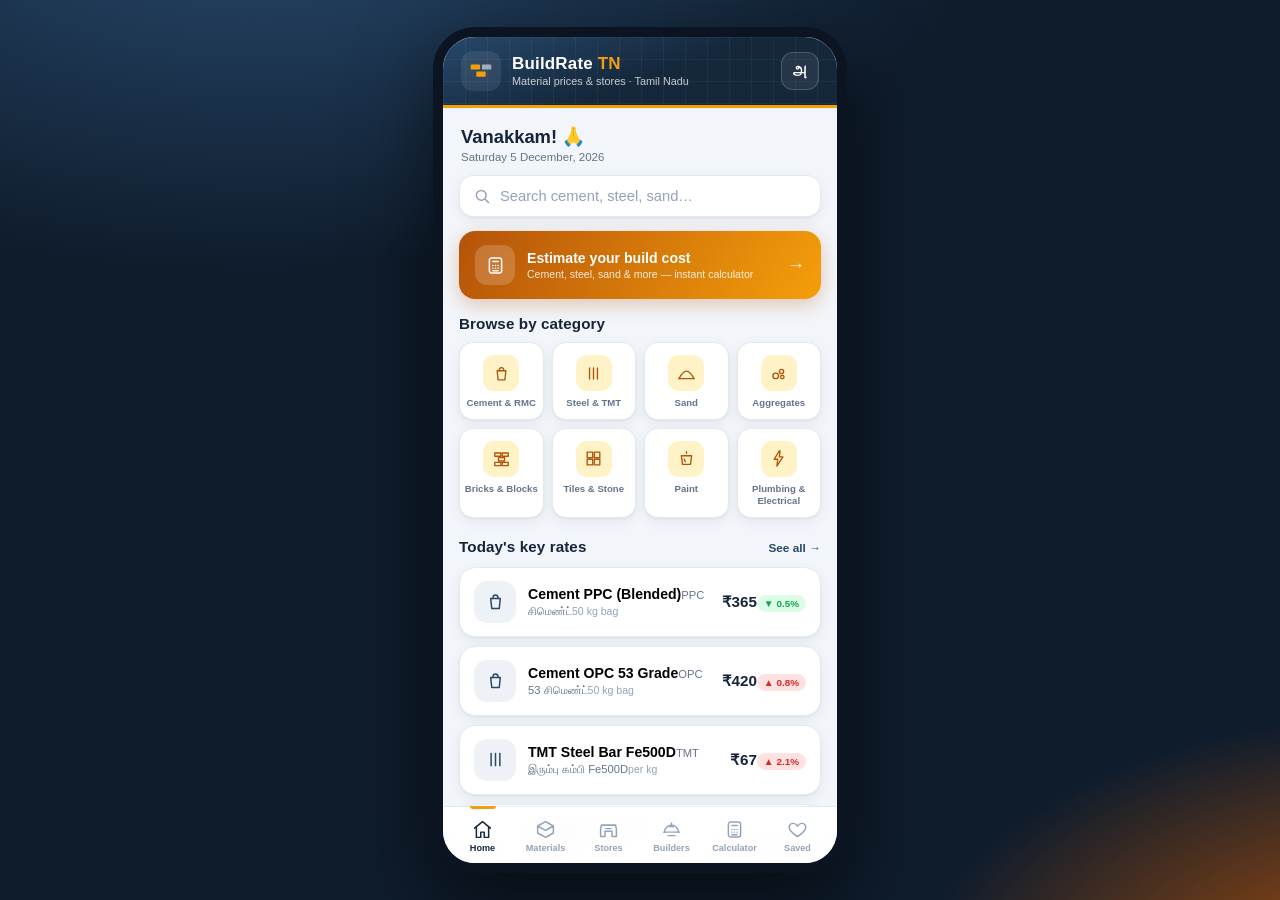
==== commit e7538970: "Prepayment: user-entered (month, amount) schedule Replace lumpsum/monthly-extra modes with a dynamic" ====
--- a/docs/index.html
+++ b/docs/index.html
@@ -792,6 +792,15 @@
 .amort td { text-align: right; padding: 5px 8px; border-bottom: 1px solid var(--line); font-variant-numeric: tabular-nums; white-space: nowrap; }
 .amort tbody tr:last-child td { border-bottom: none; }
 
+/* ---- prepayment rows ---- */
+.prepayRow { display: flex; align-items: flex-end; gap: 8px; margin-bottom: 10px; }
+.prepayCell { flex: 1; min-width: 0; display: flex; flex-direction: column; gap: 4px; }
+.prepayCell > label { font-size: .62rem; font-weight: 700; color: var(--muted); text-transform: uppercase; letter-spacing: .05em; }
+.prepayCell .ppinput { font-size: 1.05rem; padding: 9px 6px; background: #f6f8fb; border: 1px solid var(--line); border-radius: 11px; text-align: center; }
+.ppdel { flex: none; width: 36px; height: 40px; border: none; border-radius: 11px; background: #fdecec; color: #c23b3b; font-size: .85rem; cursor: pointer; }
+.ppdel:active { background: #f9d8d8; }
+.amortwrap { overflow-x: auto; }
+
 </style>
 </head>
 <body>
@@ -896,12 +905,14 @@
       dp: isFinite(+l.dp) && +l.dp >= 1 && +l.dp <= 90 ? +l.dp : 20,
       rate: isFinite(+l.rate) && +l.rate > 1 && +l.rate < 30 ? +l.rate : 8.5,
       years: isFinite(+l.years) && +l.years >= 1 && +l.years <= 40 ? +l.years : 20,
-      prepayMode: l.prepayMode === 'monthly' ? 'monthly' : 'lump',
-      lumpAmt: isFinite(+l.lumpAmt) && +l.lumpAmt >= 0 ? +l.lumpAmt : 100000,
-      lumpYear: isFinite(+l.lumpYear) && +l.lumpYear >= 0 && +l.lumpYear <= 39 ? +l.lumpYear : 1,
-      extraEmi: isFinite(+l.extraEmi) && +l.extraEmi >= 0 ? +l.extraEmi : 2000
+      years: isFinite(+l.years) && +l.years >= 1 && +l.years <= 40 ? +l.years : 20
     };
-    state.loan.lumpYear = Math.min(state.loan.lumpYear, state.loan.years - 1);
+    state.loan.prepays = Array.isArray(l.prepays) && l.prepays.length
+      ? l.prepays.filter(function (p) { return p && isFinite(+p.m) && isFinite(+p.amt); })
+          .map(function (p) { return { m: Math.max(1, Math.round(+p.m)), amt: Math.max(0, Math.round(+p.amt)) }; })
+      : (isFinite(+l.lumpAmt) && +l.lumpAmt > 0
+          ? [{ m: Math.max(0, Math.round(+l.lumpYear || 0)) * 12 + 1, amt: Math.round(+l.lumpAmt) }]
+          : [{ m: 13, amt: 100000 }]);
   })();
   (function initCalc() {
     var c = persistGet('br_calc', null);
@@ -1044,12 +1055,12 @@
       mo_short: 'mo',
       orig_short: 'orig',
       prepay_title: 'Prepayment calculator',
-      prepay_lump: 'One-time lumpsum',
-      prepay_monthly: 'Extra every month',
-      prepay_amount: 'Prepayment amount',
-      prepay_after: 'Pay it after',
-      prepay_extra: 'Extra amount with EMI',
       prepay_savings: 'Prepayment savings',
+      month_no: 'Month #',
+      amount_lbl: 'Amount',
+      add_prepay: 'Add prepayment',
+      col_prepaid: 'Prepaid',
+      prepay_hint: 'Month counts from the first EMI — 13 = after 1 year, 25 = after 2 years.',
       interest_saved: 'Interest saved',
       tenure_cut: 'Tenure cut by',
       loan_closes: 'Loan closes in',
@@ -1187,12 +1198,12 @@
       mo_short: 'மாத',
       orig_short: 'முதலில்',
       prepay_title: 'முன்செலுத்தல் கணக்கீடு',
-      prepay_lump: 'ஒருமுறை தொகை',
-      prepay_monthly: 'மாதம்தோறும் கூடுதல்',
-      prepay_amount: 'முன்செலுத்தல் தொகை',
-      prepay_after: 'இத்தனை ஆண்டுகளுக்குப் பிறகு',
-      prepay_extra: 'EMI-உடன் சேர்த்து செலுத்தும் தொகை',
       prepay_savings: 'முன்செலுத்தல் சேமிப்பு',
+      month_no: 'மாத எண்',
+      amount_lbl: 'தொகை',
+      add_prepay: 'முன்செலுத்தல் சேர்',
+      col_prepaid: 'முன்செலுத்தல்',
+      prepay_hint: 'மாத எண் முதல் EMI-இலிருந்து எண்ணப்படும் — 13 = 1 ஆண்டுக்குப் பிறகு, 25 = 2 ஆண்டுகளுக்குப் பிறகு.',
       interest_saved: 'வட்டி சேமிப்பு',
       tenure_cut: 'காலம் குறையும் அளவு',
       loan_closes: 'கடா முடிவடையும் காலம்',
@@ -1914,30 +1925,36 @@
     return s || '0';
   }
 
-  /* prepayment simulation: lumpsum after N years, or extra ₹ with every EMI */
+  /* prepayment simulation: user-entered (month, amount) entries applied at their months */
   function loanPrepay() {
     var L = state.loan, base = loanCalc();
     var r = L.rate / 1200, emi = base.emi, n = base.n, loan = base.loan;
-    var out = { active: false, mode: L.prepayMode, newN: n, monthsSaved: 0, intSaved: 0,
+    var out = { active: false, newN: n, monthsSaved: 0, intSaved: 0,
       newTotalInt: base.totalInt, newTotalRepay: base.totalRepay, reducedEmi: null, rows: [] };
-    var lump = L.prepayMode === 'lump' ? Math.max(0, +L.lumpAmt || 0) : 0;
-    var extra = L.prepayMode === 'monthly' ? Math.max(0, +L.extraEmi || 0) : 0;
-    if (loan <= 0 || (lump <= 0 && extra <= 0)) return out;
-    var lumpMonth = Math.min(Math.round(Math.max(0, +L.lumpYear || 0)) * 12 + 1, n);
-    var B = loan, m = 0, intTot = 0, paidTot = 0, yp = 0, yi = 0, BafterLump = null;
+    if (loan <= 0) return out;
+    var payMap = {}, payKeys = 0;
+    (L.prepays || []).forEach(function (p) {
+      if (!p || !isFinite(+p.m) || !isFinite(+p.amt) || +p.amt <= 0) return;
+      var mm = Math.min(Math.max(1, Math.round(+p.m)), n);
+      if (!payMap[mm]) payKeys++;
+      payMap[mm] = (payMap[mm] || 0) + Math.round(+p.amt);
+    });
+    if (!payKeys) return out;
+    var singleMonth = payKeys === 1 ? +Object.keys(payMap)[0] : null;
+    var B = loan, m = 0, intTot = 0, paidTot = 0, yp = 0, yi = 0, ypre = 0, BafterLast = null;
     while (B > 0.005 && m <= n) {
       m++;
       var iM = B * r;
-      var pay = Math.min(emi + extra, B + iM);
+      var pay = Math.min(emi, B + iM);
       var prM = pay - iM;
       B -= prM; if (B < 0) B = 0;
       paidTot += pay; intTot += iM; yp += prM; yi += iM;
-      if (lump > 0 && m === lumpMonth) {
-        var lumpApply = Math.min(lump, B);
-        if (lumpApply > 0) { B -= lumpApply; paidTot += lumpApply; yp += lumpApply; }
-        BafterLump = B;
+      if (payMap[m]) {
+        var ppay = Math.min(payMap[m], B);
+        if (ppay > 0) { B -= ppay; paidTot += ppay; yp += ppay; ypre += ppay; }
+        BafterLast = B;
       }
-      if (m % 12 === 0 || B <= 0.005) { out.rows.push({ yr: Math.ceil(m / 12), p: yp, i: yi, bal: B }); yp = 0; yi = 0; }
+      if (m % 12 === 0 || B <= 0.005) { out.rows.push({ yr: Math.ceil(m / 12), p: yp, pre: ypre, i: yi, bal: B }); yp = 0; yi = 0; ypre = 0; }
     }
     if (B > 0.005) return out;
     out.active = true;
@@ -1946,10 +1963,10 @@
     out.newTotalInt = intTot;
     out.newTotalRepay = paidTot;
     out.intSaved = Math.max(0, base.totalInt - intTot);
-    if (lump > 0 && BafterLump != null && lumpMonth < n) {
-      var remN = n - lumpMonth;
-      if (BafterLump <= 0.005) out.reducedEmi = 0;
-      else { var f2 = Math.pow(1 + r, remN); out.reducedEmi = BafterLump * r * f2 / (f2 - 1); }
+    if (singleMonth != null && singleMonth < n && BafterLast != null) {
+      var remN = n - singleMonth;
+      if (BafterLast <= 0.005) out.reducedEmi = 0;
+      else { var f2 = Math.pow(1 + r, remN); out.reducedEmi = BafterLast * r * f2 / (f2 - 1); }
     }
     return out;
   }
@@ -1958,10 +1975,10 @@
     var pp = loanPrepay();
     if (!pp.active) return '';
     var rows = pp.rows.map(function (row) {
-      return '<tr><td>' + row.yr + '</td><td>' + fmt(Math.round(row.p)) + '</td><td>' + fmt(Math.round(row.i)) + '</td><td>' + fmt(Math.round(row.bal)) + '</td></tr>';
+      return '<tr><td>' + row.yr + '</td><td>' + fmt(Math.round(row.p)) + '</td><td>' + (row.pre > 0 ? fmt(Math.round(row.pre)) : '—') + '</td><td>' + fmt(Math.round(row.i)) + '</td><td>' + fmt(Math.round(row.bal)) + '</td></tr>';
     }).join('');
     var alt = '';
-    if (pp.mode === 'lump' && pp.reducedEmi != null && pp.reducedEmi > 0) {
+    if (pp.reducedEmi != null && pp.reducedEmi > 0) {
       alt = '<div class="inforow">' + ICONS.ruppee + '<span><b>' + esc(t('emi_if_tenure_kept')) + ':</b> ' +
         fmt(Math.round(pp.reducedEmi)) + ' <small>(' + esc(t('per_month')) + ' · ' + esc(t('orig_short')) + ' ' + fmt(Math.round(base.emi)) + ')</small></span></div>';
     }
@@ -1974,7 +1991,7 @@
       ' <small>(' + esc(t('orig_short')) + ' ' + fmt(Math.round(base.totalInt)) + ')</small></span></div>' + alt +
       '<label class="plabel" style="margin-top:12px">' + esc(t('yr_schedule')) + '</label>' +
       '<div class="amortwrap"><table class="amort"><thead><tr>' +
-      '<th>' + esc(t('col_year')) + '</th><th>' + esc(t('principal')) + '</th><th>' + esc(t('interest')) + '</th><th>' + esc(t('col_balance')) + '</th>' +
+      '<th>' + esc(t('col_year')) + '</th><th>' + esc(t('principal')) + '</th><th>' + esc(t('col_prepaid')) + '</th><th>' + esc(t('interest')) + '</th><th>' + esc(t('col_balance')) + '</th>' +
       '</tr></thead><tbody>' + rows + '</tbody></table></div>' +
       '<div class="notecard">💡 ' + esc(t('prepay_note')) + '</div></div>';
   }
@@ -2041,29 +2058,17 @@
       '<span class="unitlbl">' + esc(t('yrs')) + '</span></div></div>' +
 
       '<div class="card calcpanel"><label class="plabel">' + esc(t('prepay_title')) + '</label>' +
-      '<div class="chiprow" style="margin-bottom:8px">' +
-      '<button class="chip' + (L.prepayMode === 'lump' ? ' active' : '') + '" data-action="loanprepaymode" data-val="lump">' + esc(t('prepay_lump')) + '</button>' +
-      '<button class="chip' + (L.prepayMode === 'monthly' ? ' active' : '') + '" data-action="loanprepaymode" data-val="monthly">' + esc(t('prepay_monthly')) + '</button></div>' +
-      (L.prepayMode === 'lump'
-        ? '<label class="plabel" style="margin-top:6px">' + esc(t('prepay_amount')) + '</label>' +
-          '<div class="stepper">' +
-          '<button class="stepbtn" data-action="loanstep" data-key="lumpAmt" data-delta="-50000" aria-label="minus">−</button>' +
-          '<input id="loanLump" class="areainput" type="number" inputmode="numeric" min="0" step="10000" value="' + L.lumpAmt + '" aria-label="prepayment amount">' +
-          '<button class="stepbtn" data-action="loanstep" data-key="lumpAmt" data-delta="50000" aria-label="plus">+</button>' +
-          '<span class="unitlbl">₹</span></div>' +
-          '<label class="plabel" style="margin-top:10px">' + esc(t('prepay_after')) + '</label>' +
-          '<div class="stepper">' +
-          '<button class="stepbtn" data-action="loanstep" data-key="lumpYear" data-delta="-1" aria-label="minus">−</button>' +
-          '<input id="loanLumpYr" class="areainput" type="number" inputmode="numeric" min="0" max="' + (L.years - 1) + '" step="1" value="' + Math.min(L.lumpYear, L.years - 1) + '" aria-label="pay after this many years">' +
-          '<button class="stepbtn" data-action="loanstep" data-key="lumpYear" data-delta="1" aria-label="plus">+</button>' +
-          '<span class="unitlbl">' + esc(t('yrs')) + '</span></div>'
-        : '<label class="plabel" style="margin-top:6px">' + esc(t('prepay_extra')) + '</label>' +
-          '<div class="stepper">' +
-          '<button class="stepbtn" data-action="loanstep" data-key="extraEmi" data-delta="-500" aria-label="minus">−</button>' +
-          '<input id="loanExtra" class="areainput" type="number" inputmode="numeric" min="0" step="500" value="' + L.extraEmi + '" aria-label="extra monthly amount">' +
-          '<button class="stepbtn" data-action="loanstep" data-key="extraEmi" data-delta="500" aria-label="plus">+</button>' +
-          '<span class="unitlbl">₹/' + esc(t('mo_short')) + '</span></div>'
-      ) + '</div>' +
+      '<div class="prepayRows">' +
+      (L.prepays || []).map(function (p, i) {
+        return '<div class="prepayRow">' +
+          '<span class="prepayCell"><label>' + esc(t('month_no')) + '</label>' +
+          '<input id="pp_m_' + i + '" class="areainput ppinput" type="number" inputmode="numeric" min="1" step="1" value="' + p.m + '" aria-label="prepayment month number"></span>' +
+          '<span class="prepayCell"><label>' + esc(t('amount_lbl')) + ' (₹)</label>' +
+          '<input id="pp_a_' + i + '" class="areainput ppinput" type="number" inputmode="numeric" min="0" step="10000" value="' + p.amt + '" aria-label="prepayment amount"></span>' +
+          '<button class="ppdel" data-action="pp-del" data-idx="' + i + '" aria-label="remove prepayment">✕</button></div>';
+      }).join('') + '</div>' +
+      '<button class="chip" data-action="pp-add" style="margin-top:6px">＋ ' + esc(t('add_prepay')) + '</button>' +
+      '<p class="footnote" style="margin:8px 0 0">' + esc(t('prepay_hint')) + '</p></div>' +
 
       '<div id="loanResults"></div>';
 
@@ -2154,18 +2159,26 @@
         break;
       case 'loanstep': {
         var key = el.dataset.key, d = +el.dataset.delta;
-        var lim = { lakh: [3, 500], dp: [1, 90], rate: [4, 20], years: [1, 40], lumpAmt: [0, 100000000], lumpYear: [0, 39], extraEmi: [0, 1000000] }[key];
+        var lim = { lakh: [3, 500], dp: [1, 90], rate: [4, 20], years: [1, 40] }[key];
         if (lim) {
           var v = Math.max(lim[0], Math.min(lim[1], (+state.loan[key] || 0) + d));
           state.loan[key] = (key === 'rate') ? Math.round(v * 100) / 100 : Math.round(v);
-          if (key === 'years') state.loan.lumpYear = Math.min(state.loan.lumpYear, state.loan.years - 1);
           persistSet('br_loan', state.loan);
         }
         render();
         break;
       }
-      case 'loanprepaymode':
-        state.loan.prepayMode = el.dataset.val === 'monthly' ? 'monthly' : 'lump';
+      case 'pp-add': {
+        var ps = state.loan.prepays || [];
+        var lastM = ps.length ? ps[ps.length - 1].m : 1;
+        ps.push({ m: Math.min(lastM + 12, state.loan.years * 12), amt: 100000 });
+        state.loan.prepays = ps;
+        persistSet('br_loan', state.loan);
+        render();
+        break;
+      }
+      case 'pp-del':
+        state.loan.prepays.splice(+el.dataset.idx, 1);
         persistSet('br_loan', state.loan);
         render();
         break;
@@ -2244,33 +2257,21 @@
       var yrv = parseInt(e.target.value, 10);
       if (!isNaN(yrv) && yrv >= 1 && yrv <= 40) {
         state.loan.years = yrv;
-        state.loan.lumpYear = Math.min(state.loan.lumpYear, yrv - 1);
         persistSet('br_loan', state.loan);
         if (updaters.loan) updaters.loan();
       }
     }
-    if (e.target.id === 'loanLump') {
-      var la = parseInt(e.target.value, 10);
-      if (!isNaN(la) && la >= 0) {
-        state.loan.lumpAmt = Math.min(100000000, la);
-        persistSet('br_loan', state.loan);
-        if (updaters.loan) updaters.loan();
-      }
-    }
-    if (e.target.id === 'loanLumpYr') {
-      var ly = parseInt(e.target.value, 10);
-      if (!isNaN(ly) && ly >= 0 && ly <= 39) {
-        state.loan.lumpYear = ly;
-        persistSet('br_loan', state.loan);
-        if (updaters.loan) updaters.loan();
-      }
-    }
-    if (e.target.id === 'loanExtra') {
-      var ex = parseInt(e.target.value, 10);
-      if (!isNaN(ex) && ex >= 0) {
-        state.loan.extraEmi = Math.min(1000000, ex);
-        persistSet('br_loan', state.loan);
-        if (updaters.loan) updaters.loan();
+    if (e.target.id && e.target.id.indexOf('pp_') === 0) {
+      var pparts = e.target.id.split('_'), pidx = +pparts[2], pIsAmt = pparts[1] === 'a';
+      var ps2 = state.loan.prepays || [];
+      if (ps2[pidx]) {
+        var pv = parseInt(e.target.value, 10);
+        if (!isNaN(pv) && pv >= 0) {
+          if (pIsAmt) ps2[pidx].amt = pv;
+          else ps2[pidx].m = Math.max(1, pv);
+          persistSet('br_loan', state.loan);
+          if (updaters.loan) updaters.loan();
+        }
       }
     }
     if (e.target.id === 'calcArea') {
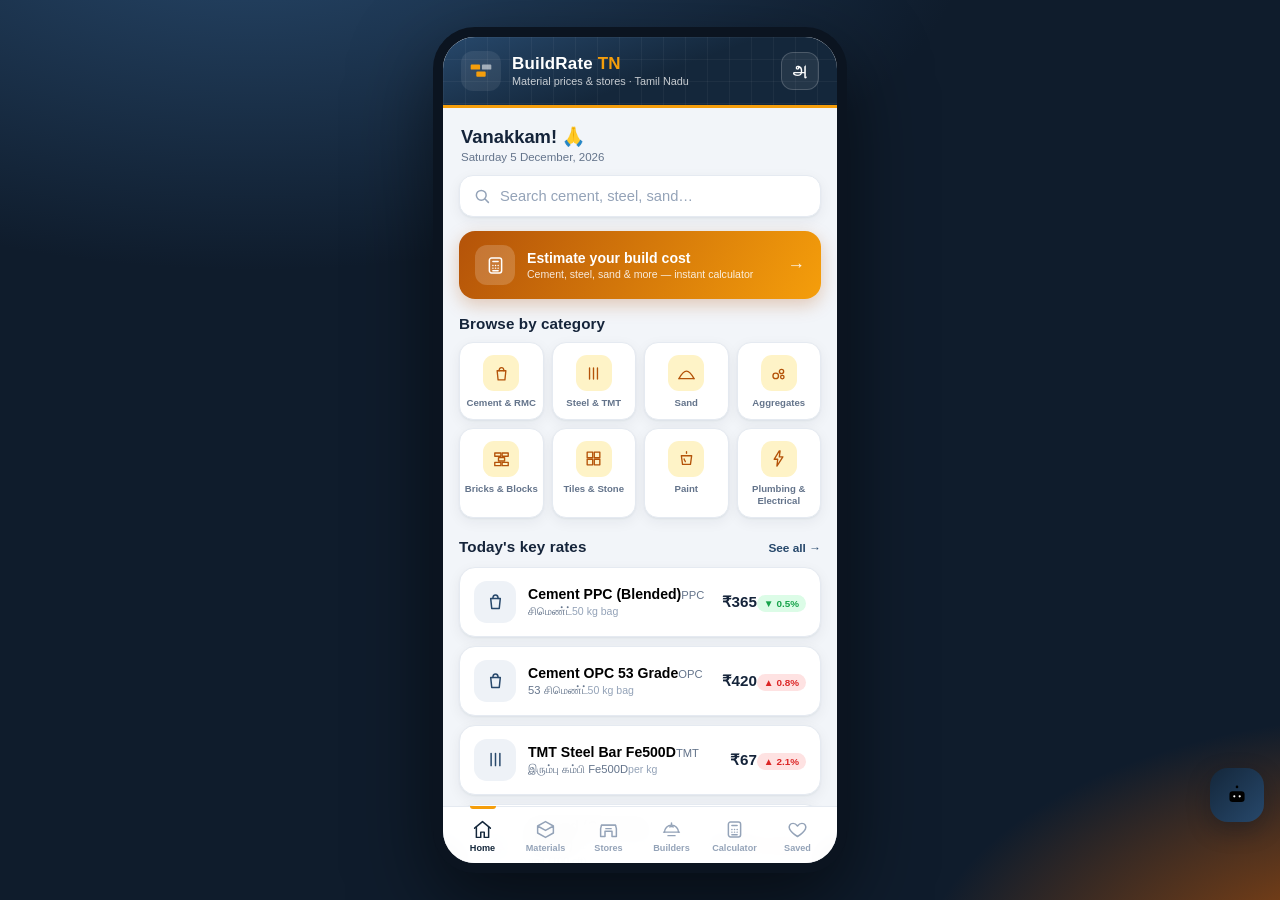
==== commit 6f3e2581: "Add BuildRate AI — inbuilt offline construction assistant Floating chat button on every screen opens" ====
--- a/docs/index.html
+++ b/docs/index.html
@@ -578,7 +578,8 @@
 
 /* CRITICAL: the `hidden` attribute must always win over our display rules —
    otherwise an invisible backdrop covers the whole app and eats all taps */
-.sheet-backdrop[hidden], .sheet[hidden], .toast[hidden], #fatalErr[hidden] {
+.sheet-backdrop[hidden], .sheet[hidden], .toast[hidden], #fatalErr[hidden],
+.chatOverlay[hidden], .fabBtn[hidden] {
   display: none !important;
 }
 .sheet {
@@ -800,6 +801,72 @@
 .ppdel { flex: none; width: 36px; height: 40px; border: none; border-radius: 11px; background: #fdecec; color: #c23b3b; font-size: .85rem; cursor: pointer; }
 .ppdel:active { background: #f9d8d8; }
 .amortwrap { overflow-x: auto; }
+
+/* ---- builder quote extras ---- */
+.extrow { display: flex; justify-content: space-between; align-items: flex-start; gap: 12px; padding: 9px 0; border-bottom: 1px solid var(--line); }
+.extname { font-size: .84rem; font-weight: 700; line-height: 1.3; }
+.extname small { display: block; font-size: .68rem; font-weight: 500; color: var(--muted); margin-top: 2px; }
+.extamt { font-size: .78rem; font-weight: 800; white-space: nowrap; color: var(--navy); font-variant-numeric: tabular-nums; text-align: right; }
+.extratotal { background: var(--accent-soft); color: #8a5a08; border-radius: 12px; padding: 10px 12px; font-weight: 700; font-size: .88rem; margin-top: 10px; }
+.extratotal small { font-weight: 600; }
+.extratotal.big { background: #e8f0fb; color: var(--navy); font-size: 1.02rem; margin-top: 8px; }
+
+/* ---------- BuildRate AI chat ---------- */
+.fabBtn {
+  position: fixed; bottom: calc(78px + env(safe-area-inset-bottom)); right: 16px;
+  width: 54px; height: 54px; border-radius: 18px; border: none; cursor: pointer;
+  background: linear-gradient(135deg, var(--navy) 0%, var(--navy-3) 100%);
+  color: #fff; z-index: 35; display: flex; align-items: center; justify-content: center;
+  box-shadow: 0 8px 22px rgba(9, 17, 28, .35);
+}
+.fabBtn svg { width: 26px; height: 26px; }
+.fabBtn:active { transform: scale(.94); }
+.chatOverlay {
+  position: fixed; inset: 0; z-index: 60;
+  width: 100%; max-width: 480px; left: 50%; transform: translateX(-50%);
+  background: var(--bg); display: flex; flex-direction: column;
+}
+.chatHead {
+  display: flex; align-items: center; gap: 10px; padding: 14px 16px;
+  background: linear-gradient(135deg, var(--navy) 0%, var(--navy-2) 100%); color: #fff;
+  padding-top: calc(14px + env(safe-area-inset-top));
+}
+.chatHeadIco { width: 38px; height: 38px; border-radius: 12px; background: rgba(255,255,255,.14); display: flex; align-items: center; justify-content: center; flex: none; }
+.chatHeadIco svg { width: 22px; height: 22px; }
+.chatHeadTxt { flex: 1; min-width: 0; display: flex; flex-direction: column; }
+.chatHeadTxt b { font-size: .95rem; }
+.chatHeadTxt small { font-size: .64rem; opacity: .75; }
+.chatClose { border: none; background: rgba(255,255,255,.14); color: #fff; width: 34px; height: 34px; border-radius: 11px; font-size: .85rem; cursor: pointer; flex: none; }
+.chatBody { flex: 1; overflow-y: auto; padding: 16px 14px 8px; -webkit-overflow-scrolling: touch; }
+.msg { display: flex; flex-direction: column; margin-bottom: 12px; max-width: 88%; }
+.msgU { align-self: flex-end; align-items: flex-end; }
+.msgA { align-self: flex-start; align-items: flex-start; }
+.bubble { padding: 10px 13px; border-radius: 16px; font-size: .84rem; line-height: 1.55; }
+.msgU .bubble { background: var(--navy-3); color: #fff; border-bottom-right-radius: 5px; }
+.msgA .bubble { background: var(--surface); color: var(--ink); border: 1px solid var(--line); border-bottom-left-radius: 5px; }
+.msgA .bubble b { color: var(--navy); }
+.msgActs { display: flex; flex-wrap: wrap; gap: 6px; margin-top: 6px; }
+.msgActs .chip { font-size: .68rem; padding: 6px 12px; }
+.dots { display: inline-flex; gap: 4px; align-items: center; }
+.dots i { width: 6px; height: 6px; border-radius: 50%; background: var(--faint); animation: dotp 1.1s infinite; }
+.dots i:nth-child(2) { animation-delay: .18s; }
+.dots i:nth-child(3) { animation-delay: .36s; }
+@keyframes dotp { 0%, 60%, 100% { opacity: .3; transform: translateY(0); } 30% { opacity: 1; transform: translateY(-3px); } }
+.chatSugg { display: flex; gap: 8px; overflow-x: auto; padding: 8px 14px; scrollbar-width: none; }
+.chatSugg::-webkit-scrollbar { display: none; }
+.chatSugg .chip { flex: none; font-size: .72rem; }
+.chatBar { display: flex; gap: 8px; padding: 10px 14px calc(10px + env(safe-area-inset-bottom)); background: var(--surface); border-top: 1px solid var(--line); }
+.chatBar input {
+  flex: 1; min-width: 0; border: 1px solid var(--line); background: var(--bg);
+  border-radius: 13px; padding: 11px 14px; font: inherit; font-size: 1rem; outline: none; color: var(--ink);
+}
+.chatBar input:focus { border-color: var(--navy-3); }
+.chatSend {
+  flex: none; width: 46px; height: 46px; border-radius: 13px; border: none; cursor: pointer;
+  background: var(--navy); color: #fff; display: flex; align-items: center; justify-content: center;
+}
+.chatSend svg { width: 20px; height: 20px; }
+.chatSend:active { background: var(--navy-3); }
 
 </style>
 </head>
@@ -850,6 +917,26 @@
   </nav>
 </div>
 
+<button class="fabBtn" id="fabBtn" data-action="chat-open" aria-label="Ask BuildRate AI">
+  <svg viewBox="0 0 24 24"><rect x="5" y="8.5" width="14" height="10" rx="3"/><path d="M12 5.5v3"/><circle cx="12" cy="4.5" r="1.2"/><circle cx="9.5" cy="13.2" r="1" fill="currentColor" stroke="none"/><circle cx="14.5" cy="13.2" r="1" fill="currentColor" stroke="none"/><path d="M9.5 16.5h5"/></svg>
+</button>
+
+<div class="chatOverlay" id="chatOverlay" hidden>
+  <div class="chatHead">
+    <span class="chatHeadIco">
+      <svg viewBox="0 0 24 24"><rect x="5" y="8.5" width="14" height="10" rx="3"/><path d="M12 5.5v3"/><circle cx="12" cy="4.5" r="1.2"/><circle cx="9.5" cy="13.2" r="1" fill="currentColor" stroke="none"/><circle cx="14.5" cy="13.2" r="1" fill="currentColor" stroke="none"/><path d="M9.5 16.5h5"/></svg>
+    </span>
+    <span class="chatHeadTxt"><b data-i18n="ai_title">Ask BuildRate AI</b><small data-i18n="ai_sub">Construction help · works offline</small></span>
+    <button class="chatClose" data-action="chat-close" aria-label="close chat">&#10005;</button>
+  </div>
+  <div class="chatBody" id="chatBody"></div>
+  <div class="chatSugg" id="chatSugg"></div>
+  <form class="chatBar" id="chatForm">
+    <input id="chatInput" type="text" autocomplete="off" data-i18n-ph="ai_placeholder" placeholder="Ask about construction…" aria-label="question">
+    <button class="chatSend" type="submit" aria-label="send"><svg viewBox="0 0 24 24"><path d="M4 12h14"/><path d="m13 6 6 6-6 6"/></svg></button>
+  </form>
+</div>
+
 <div class="sheet-backdrop" id="sheetBackdrop" hidden></div>
 <div class="sheet" id="aboutSheet" hidden>
   <div class="sheet-handle"></div>
@@ -893,9 +980,10 @@
     focusSearch: false,
     route: { view: 'home', param: null },
     builderFilter: { q: '', city: 'all', type: 'all' },
-    calcMode: persistGet('br_cmode', 'materials') === 'loan' ? 'loan' : 'materials',
+    calcMode: ['materials', 'loan', 'builderrate'].indexOf(persistGet('br_cmode', 'materials')) >= 0 ? persistGet('br_cmode', 'materials') : 'materials',
     calc: null,
-    loan: null
+    loan: null,
+    quote: null
   };
   (function initLoan() {
     var l = persistGet('br_loan', null);
@@ -913,6 +1001,20 @@
       : (isFinite(+l.lumpAmt) && +l.lumpAmt > 0
           ? [{ m: Math.max(0, Math.round(+l.lumpYear || 0)) * 12 + 1, amt: Math.round(+l.lumpAmt) }]
           : [{ m: 13, amt: 100000 }]);
+  })();
+  (function initQuote() {
+    var q = persistGet('br_quote', null);
+    if (!q || typeof q !== 'object') q = {};
+    state.quote = {
+      rate: isFinite(+q.rate) && +q.rate >= 500 && +q.rate <= 6000 ? +q.rate : 2000,
+      floors: [1, 2, 3, 4].indexOf(+q.floors) >= 0 ? +q.floors : 2,
+      area: isFinite(+q.area) && +q.area >= 300 && +q.area <= 10000 ? Math.round(+q.area) : 1000
+    };
+  })();
+  state.chat = { msgs: [] };
+  (function initChat() {
+    var h = persistGet('br_chat', null);
+    if (Array.isArray(h)) state.chat.msgs = h.slice(-40);
   })();
   (function initCalc() {
     var c = persistGet('br_calc', null);
@@ -1069,7 +1171,44 @@
       yr_schedule: 'Year-wise payment schedule (with prepayment)',
       col_year: 'Year',
       col_balance: 'Balance',
-      prepay_note: 'Most banks charge no prepayment fee on floating-rate home loans; fixed-rate loans may charge 2–4%. The prepayment is assumed to go fully towards principal.'
+      prepay_note: 'Most banks charge no prepayment fee on floating-rate home loans; fixed-rate loans may charge 2–4%. The prepayment is assumed to go fully towards principal.',
+      mode_builderrate: 'Builder rate',
+      quote_rate: 'Builder rate',
+      quote_floors: 'Floors',
+      floor_g: 'Ground',
+      quote_area: 'Built-up area per floor',
+      quote_totalarea: 'Total built-up area',
+      quote_totalcost: 'Construction cost',
+      quote_extras_title: 'Extra costs to keep aside (usually NOT in the package)',
+      q_compound: 'Compound wall + gate',
+      q_compound_n: '₹280–₹400 per running ft, incl. pillars & gate',
+      q_eb: 'EB connection & wiring',
+      q_eb_n: 'TNEB new service connection, meter, DB panel',
+      q_borewell: 'Borewell + pump',
+      q_borewell_n: '₹800–₹1,000 per ft in Chennai belt + ~₹25k pump',
+      q_sump: 'Water sump',
+      q_sump_n: '5,000–10,000 litre RCC sump',
+      q_septic: 'Septic tank',
+      q_septic_n: 'Septic tank + soak pit',
+      q_approval: 'Plan approval & permits',
+      q_approval_n: 'CMDA/DTCP approval, licensed engineer, documentation',
+      q_siteworks: 'Driveway & site works',
+      q_siteworks_n: 'Paving, levelling, basic landscaping',
+      q_contingency: 'Contingency buffer',
+      q_contingency_n: '5% of construction cost — price changes & surprises',
+      quote_extras_subtotal: 'Extras subtotal',
+      of_construction: 'of construction cost',
+      quote_total_project: 'Total project cost',
+      quote_note: 'Indicative Tamil Nadu ranges (Sep 2026). Interiors/woodwork, land cost & registration are NOT included. Some builders include sump, septic or compound wall — check exactly what your package covers.',
+      ai_title: 'Ask BuildRate AI',
+      ai_sub: 'Construction help · works offline',
+      ai_placeholder: 'Ask about construction…',
+      ai_greeting: "Vanakkam! 👋 I'm BuildRate AI — ask me about material prices, Chennai builders, EMI & prepayment, thumb rules (cement bags, steel kg, sand), vastu, approvals, waterproofing… anything about building a home in Tamil Nadu.",
+      ai_fallback: "I'm a small offline assistant built into this app. I know its material prices, builders & calculators, plus construction basics — thumb rules, curing, concrete grades, approvals, vastu, borewell, tiles, paint… Try one of these:",
+      ai_open_materials: 'Open Materials',
+      ai_open_builders: 'Open Builders',
+      ai_open_stores: 'Open Stores',
+      ai_open_calc: 'Open Calculator'
     },
     ta: {
       tagline: 'பொருள் விலைகள் & கடைகள் · தமிழ்நாடு',
@@ -1212,7 +1351,44 @@
       yr_schedule: 'ஆண்டுவாரி பணமுடக்க அட்டவணை (முன்செலுத்தலுடன்)',
       col_year: 'ஆண்டு',
       col_balance: 'மீதத் தொகை',
-      prepay_note: 'மித வட்டி (floating) வீட்டுக் கடாக்களில் பெரும்பாலான வங்கிகள் முன்செலுத்தல் கட்டணம் வசூலிப்பதில்லை; நிலை வட்டி (fixed) கடாக்களில் 2–4% வரை இருக்கலாம். முன்செலுத்தப்படும் தொகை முழுவதும் அசலில் சேர்க்கப்படும் என்று கருதப்படுகிறது.'
+      prepay_note: 'மித வட்டி (floating) வீட்டுக் கடாக்களில் பெரும்பாலான வங்கிகள் முன்செலுத்தல் கட்டணம் வசூலிப்பதில்லை; நிலை வட்டி (fixed) கடாக்களில் 2–4% வரை இருக்கலாம். முன்செலுத்தப்படும் தொகை முழுவதும் அசலில் சேர்க்கப்படும் என்று கருதப்படுகிறது.',
+      mode_builderrate: 'பில்டர் ரேட்',
+      quote_rate: 'பில்டர் விகிதம்',
+      quote_floors: 'தளங்கள்',
+      floor_g: 'தரை தளம்',
+      quote_area: 'ஒரு தளத்தின் கட்டும் பரப்பு',
+      quote_totalarea: 'மொத்த கட்டும் பரப்பு',
+      quote_totalcost: 'கட்டுமான செலவு',
+      quote_extras_title: 'தனியாக வைத்திருக்க வேண்டிய கூடுதல் செலவுகள் (பேக்கேஜில் வராதவை)',
+      q_compound: 'சுற்றுசுவர் + வாசல் கதவு',
+      q_compound_n: 'ஒரு அடிக்கு ₹280–₹400, தூண்கள் & கதவு உட்பட',
+      q_eb: 'மின் இணைப்பு & கம்பியிடுதல்',
+      q_eb_n: 'TNEB புதிய இணைப்பு, மீட்டர், DB பேனல்',
+      q_borewell: 'கிணறு + மோட்டார்',
+      q_borewell_n: 'சென்னையில் ஒரு அடிக்கு ₹800–₹1,000 + மோட்டார் ~₹25k',
+      q_sump: 'தண்ணீர் சம்ப்',
+      q_sump_n: '5,000–10,000 லிட்டர் RCC சம்ப்',
+      q_septic: 'செப்டிக் டேங்க்',
+      q_septic_n: 'செப்டிக் டேங்க் + சோக் பிட்',
+      q_approval: 'வரைபட ஒப்புதல் & அனுமதிகள்',
+      q_approval_n: 'CMDA/DTCP ஒப்புதல், உரிமம் பெற்ற பொறியாளர், ஆவணங்கள்',
+      q_siteworks: 'வாகன பாதை & தள வேலைகள்',
+      q_siteworks_n: 'ஓடு போடுதல், சமப்படுத்துதல், எளிய தோட்ட வேலை',
+      q_contingency: 'கூடுதல் பாதுகாப்பு தொகை',
+      q_contingency_n: 'கட்டுமான செலவில் 5% — விலை ஏற்ற இறக்கம் & எதிர்பாராதவை',
+      quote_extras_subtotal: 'கூடுதல் செலவு மொத்தம்',
+      of_construction: 'கட்டுமான செலவில்',
+      quote_total_project: 'மொத்த திட்டச் செலவு',
+      quote_note: 'தமிழ்நாட்டு சராசரி வகைப்பாடுகள் (செப். 2026). இன்டீரியர்/மர வேலை, நில விலை & பதிவுக் கட்டணம் சேர்க்கப்படவில்லை. சில பில்டர்கள் சம்ப், செப்டிக், சுற்றுசுவரையும் பேக்கேஜில் சேர்ப்பார்கள் — உங்கள் ஒப்பந்தத்தில் சரிபார்க்கவும்.',
+      ai_title: 'BuildRate AI',
+      ai_sub: 'கட்டுமான உதவி · ஆஃப்லைன்',
+      ai_placeholder: 'கட்டுமானம் பற்றி கேளுங்கள்…',
+      ai_greeting: 'வணக்கம்! 👋 நான் BuildRate AI — பொருள் விலைகள், சென்னை பில்டர்கள், EMI & முன்செலுத்தல், தம்புல் ரூல் (சிமெண்ட் மூட்டை, இரும்பு கிலோ, மணல்), வாஸ்து, ஒப்புதல், நீர்ப்புகாப்பு — தமிழ்நாட்டில் வீடு கட்டுவது பற்றி எதையும் கேளுங்கள்.',
+      ai_fallback: 'நான் இந்த ஆப்பில் உள்ள சிறிய ஆஃப்லைன் உதவியாளர் — பொருள் விலைகள், பில்டர்கள், கால்குலேட்டர், மேலும் தம்புல் ரூல், க்யூரிங், கான்கிரீட் கிரேடு, ஒப்புதல், வாஸ்து, கிணறு, ஓடு, பெயிண்ட் அடிப்படைகள் தெரியும். இவற்றை முயற்சிக்கவும்:',
+      ai_open_materials: 'பொருட்களைத் திற',
+      ai_open_builders: 'பில்டர்களைத் திற',
+      ai_open_stores: 'கடைகளைத் திற',
+      ai_open_calc: 'கால்குலேட்டரைத் திற'
     }
   };
   function t(key, n, m) {
@@ -1323,6 +1499,295 @@
     persistSet('br_favs', state.favs);
   }
 
+  /* ---------------- BuildRate AI (offline assistant) ---------------- */
+  var AI_KB = [
+    { k: ['which cement', 'best cement', 'cement type', 'cement difference', 'opc', 'ppc', 'சிறந்த சிமெண்ட்', 'சிமெண்ட் வகை', 'எந்த சிமெண்ட்'],
+      en: "**OPC 53** sets faster — ideal for RCC (footings, columns, beams, slabs). **PPC** (fly-ash) gives better long-term durability, less heat — good for plastering & masonry. Either is fine for a home; use one brand throughout and buy fresh stock (made within 2–3 months).",
+      ta: "**OPC 53** விரைவாக பிடிக்கும் — அடித்தளம், தூண், விளிம்பு, சில்லு RCC வேலைகளுக்கு சிறந்தது. **PPC** (ப்ளை-ஆஷ்) நீடித்த தன்மை கொண்டது — பூச்சு & செங்கல் வேலைக்கு ஏற்றது. ஒரே பிராண்டை முழு வேலைக்கும் பயன்படுத்துங்கள்; 2–3 மாதத்திற்குள் தயாரிக்கப்பட்ட புதிய சிமெண்டை வாங்குங்கள்." },
+    { k: ['cement bags', 'how many bags', 'bags per', 'எத்தனை மூட்டை', 'மூட்டை சிமெண்ட்', 'சிமெண்ட் அளவு'],
+      en: "Thumb rule: a standard RCC home needs about **0.4 cement bags per sq.ft** of built-up area — a 1,000 sq.ft house ≈ **400 bags** (structure + plaster + flooring). For item-wise quantities open **Calc → Material Estimate**.",
+      ta: "தம்புல் ரூல்: சாதாரண RCC வீட்டுக்கு **ஒரு சதுர அடிக்கு ~0.4 மூட்டை** சிமெண்ட் — 1,000 சதுர அடி வீட்டுக்கு ~**400 மூட்டை**. பொருள் வாரியான துல்லிய கணக்குக்கு **Calculator → Material Estimate** பாருங்கள்." },
+    { k: ['steel per', 'kg per sqft', 'how much steel', 'steel quantity', 'இரும்பு அளவு', 'எவ்வளவு இரும்பு', 'சதுர அடிக்கு இரும்பு'],
+      en: "Thumb rule for residential RCC (up to G+2): **3.5–4 kg steel per sq.ft** of built-up area. A 1,000 sq.ft house ≈ **3.5–4 tonnes** of TMT. High-rise or heavy designs need more.",
+      ta: "வீட்டு RCC கட்டுமானத்திற்கு (G+2 வரை): **ஒரு சதுர அடிக்கு 3.5–4 கிலோ** TMT இரும்பு. 1,000 சதுர அடி வீட்டுக்கு ~**3.5–4 டன்**. பெரிய கட்டிடங்களுக்கு இன்னும் தேவை." },
+    { k: ['fe500', 'fe550', 'steel grade', 'tmt grade', 'இரும்பு கிரேடு', 'tmt வகை'],
+      en: "**Fe500D** is the sweet spot for homes — 'D' = higher ductility (bends without cracking), important for earthquake safety. Fe550 is stronger but less ductile; use only if your engineer specifies it.",
+      ta: "வீடுகளுக்கு **Fe500D** சிறந்த தேர்வு — 'D' என்பது நன்றாக வளையக்கூடிய தன்மை (நிலநடுக்க பாதுகாப்புக்கு முக்கியம்). Fe550 வலிமை அதிகம் ஆனால் வளையும் தன்மை குறைவு." },
+    { k: ['m-sand', 'msand', 'p-sand', 'river sand', 'which sand', 'எந்த மணல்', 'மணல் வித்தியாசம்', 'மணல் வகை'],
+      en: "**M-sand** is for concrete (RCC, blocks). **P-sand** is finer — for plastering. River sand is scarce & costlier in TN; M-sand is today's standard. Check silt content (<5%) before accepting a load.",
+      ta: "**M-மணல்** கான்கிரீட் வேலைக்கு (RCC, பிளாக்). **P-மணல்** நுணுக்கமானது — பூச்சு வேலைக்கு. ஆற்று மணல் TN-ல் அரிது & விலை அதிகம்; இன்று M-மணலே நிலையான தேர்வு. ஏற்றும்போது சில்ட் அளவு (<5%) சரிபார்க்கவும்." },
+    { k: ['20mm', '12mm', 'jelly size', 'aggregate size', 'blue metal', 'ஜெல்லி அளவு', 'கூழாங்கல் அளவு'],
+      en: "**20mm jelly** for slabs, columns & mass concrete. **12mm** where reinforcement is tight (thin beams). Wash off dust/mud before use — dirty aggregate weakens concrete.",
+      ta: "சில்லு, தூண், பெரிய கான்கிரீட்டுக்கு **20mm ஜெல்லி**. இரும்பு இறுக்கமான இடங்களில் **12mm**. பயன்படுத்தும் முன் கழுவுங்கள் — அசுத்த ஜெல்லி கான்கிரீட்டை பலவீனப்படுத்தும்." },
+    { k: ['m20', 'm25', 'concrete grade', 'mix ratio', 'proportion', 'கான்கிரீட் கிரேடு', 'மிக்ஸ் ரேஷியோ'],
+      en: "**M20** (≈1:1.5:3 cement:sand:jelly) is the common minimum for house RCC. **M25** for heavier loads. For slabs prefer design-mix (RMC) over hand-mixed nominal ratios — consistency matters more than grade.",
+      ta: "வீட்டு RCC-க்கு **M20** (≈1:1.5:3) வழக்கமான குறைந்தபட்ச கிரேடு. அதிக சுமைக்கு **M25**. சில்லுக்கு கை மிக்ஸை விட RMC (design-mix) நல்லது — சீரான தரமே முக்கியம்." },
+    { k: ['curing', 'cure', 'how long', 'நீர் ஊற்ற', 'க்யூரிங்', 'எத்தனை நாள் தண்ணீர்'],
+      en: "Cure concrete **minimum 7 days (14 better)** — keep the surface wet, starting within 8–12 hrs of casting. Plaster needs ~7 days. In hot weather cure morning + evening; skipping curing is the #1 cause of cracks.",
+      ta: "கான்கிரீட்டுக்கு **குறைந்தது 7 நாட்கள் (14 சிறந்தது)** தண்ணீர் ஊற்றவும் — வார்த்த 8–12 மணி நேரத்தில் தொடங்கவும். பூச்சுக்கு ~7 நாட்கள். வெயிலில் காலை+மாலை ஊற்றுங்கள் — சரியாக ஊற்றாததே விரிசலின் முக்கிய காரணம்." },
+    { k: ['aac', 'red brick', 'solid block', 'which brick', 'brick vs', 'செங்கல்', 'ஆக் பிளாக்', 'பிளாக் சுவர்', 'எந்த செங்கல்'],
+      en: "**Red brick**: traditional, strong, heavier structure. **AAC block**: light — faster masonry, less structural load, better heat/sound insulation, but costs more & needs skilled finishing. **Solid concrete block**: strong middle option for load-bearing walls.",
+      ta: "**செங்கல்**: பாரம்பரியம், வலிமையானது, கட்டமைப்பு கனம். **AAC பிளாக்**: இலகுரகம் — வேகமான கட்டுமானம், குறைந்த சுமை, வெப்பம்/ஒலி கட்டுப்பாடு; விலை கூடுதல். **சாலிட் பிளாக்**: சுமை தாங்கும் சுவருக்கு நல்ல இடைப்பட்ட தேர்வு." },
+    { k: ['foundation', 'footing', 'pile', 'soil test', 'அடித்தளம்', 'மண் பரிசோதனை', 'பைலிங்'],
+      en: "For G+2 on normal soil, **isolated/spread footings** are standard. Loose sand, clay or high water table → **pile foundation** (costlier). Get a **soil test first (₹5k–15k)** — it decides the foundation type and can save lakhs.",
+      ta: "சாதாரண மண்ணில் G+2 வீடுகளுக்கு **தனித்தனி அடித்தளம் (isolated footing)** வழக்கம். நெகிழ் மண் / அதிக நீர்மட்டம் → **பைல் அடித்தளம்** (செலவு அதிகம்). முதலில் **மண் பரிசோதனை (₹5–15 ஆயிரம்)** செய்யுங்கள் — அடித்தள வகையை அது தீர்மானிக்கும்." },
+    { k: ['stages', 'steps to build', 'construction process', 'order of construction', 'கட்டும் வரிசை', 'கட்டுமான படிகள்', 'எப்படி கட்டுவது'],
+      en: "Typical order: **1** soil test & plan approval → **2** excavation & anti-termite → **3** footings, columns to plinth → **4** backfill & plinth beam → **5** columns & roof slab → **6** brickwork → **7** electrical/plumbing conduiting → **8** plaster → **9** waterproofing, flooring, tiles → **10** paint, fittings, handover.",
+      ta: "வழக்கமான வரிசை: **1** மண் பரிசோதனை & ஒப்புதல் → **2** அகழ்வு & கரையான் மருந்து → **3** அடித்தளம், தூண் → **4** மண் நிரப்பு & plinth beam → **5** தூண் & சில்லு → **6** செங்கல் வேலை → **7** மின்/குழாய் → **8** பூச்சு → **9** நீர்ப்புகாப்பு, தரை, ஓடு → **10** பெயிண்ட், ஒப்படைப்பு." },
+    { k: ['cmda', 'dtcp', 'approval', 'permit', 'ஒப்புதல்', 'அனுமதி', 'பட்டா'],
+      en: "You need **CMDA** (Chennai metro) or **DTCP** (rest of TN) plan approval BEFORE construction: licensed engineer drawings + patta & parent documents → apply → fees → permit. Budget **₹80k–1.5L** incl. professional fees. Unapproved buildings risk fines, demolition & loan refusal.",
+      ta: "கட்டுமானத்திற்கு முன் **CMDA** (சென்னை) அல்லது **DTCP** (மற்ற TN பகுதிகள்) ஒப்புதல் கட்டாயம்: உரிமம் பெற்ற பொறியாளர் வரைபடம் + பட்டா & ஆவணங்கள் → விண்ணப்பம் → கட்டணம் → அனுமதி. **₹80 ஆயிரம்–1.5 லட்சம்** ஒதுக்குங்கள். ஒப்புதல் இல்லை என்றால் அபராதம்/இடிப்பு அபாயம் + கடா மறுப்பு." },
+    { k: ['fsi', 'far', 'plot coverage', 'setback', 'எஃப்எஸ்ஐ', 'செட்பேக்', 'இட விட்டு'],
+      en: "**FSI** = allowed built-up ÷ plot area. Typical TN residential: **1.5–2** (varies by road width & zone). 2,400 sq.ft plot × 1.5 → 3,600 sq.ft built-up allowed. Setbacks (open space on all sides) are mandatory and not counted in FSI.",
+      ta: "**FSI** = அனுமதிக்கப்படும் கட்டும் பரப்பு ÷ மனை பரப்பு. TN வீடுகளுக்கு **1.5–2** (சாலை அகலம் & மண்டலம் பொறுத்து மாறும்). 2,400 சதுர அடி மனை × 1.5 = 3,600 சதுர அடி. சுற்றிலும் விட வேண்டிய இடைவெளி (setback) கட்டாயம் — அது FSI-ல் சேராது." },
+    { k: ['vastu', 'vasthu', 'வாஸ்து'],
+      en: "Popular vastu points: entrance East/North, kitchen South-East, master bedroom South-West, pooja North-East; avoid toilets in North-East. It's belief-based — most builders offer vastu-compliant plans. Structural safety, light & ventilation matter more.",
+      ta: "பிரபல வாஸ்து குறிப்புகள்: வாசல் கிழக்கு/வடக்கு, சமையலறை தென்கிழக்கு, முதன்மை படுக்கையறை தென்மேற்கு, பூஜை வடகிழக்கு; குளியலறை வடகிழக்கு தவிர்க்கவும். நம்பிக்கை சார்ந்தது — கட்டமைப்பு பாதுகாப்பும் காற்று/வெளிச்சமும் முக்கியம்." },
+    { k: ['sump', 'septic', 'சம்ப்', 'செப்டிக்', 'தண்ணீர் டேங்க்'],
+      en: "**Water sump**: 5,000–10,000 L suits a family. **Septic tank**: ~2–3 m³ for 4–6 people + soak pit; keep away from borewell/sump & accessible for cleaning. Budget ₹50–80k (sump) and ₹40–70k (septic).",
+      ta: "**தண்ணீர் சம்ப்**: குடும்பத்திற்கு 5,000–10,000 லிட்டர். **செப்டிக் டேங்க்**: 4–6 பேருக்கு ~2–3 m³ + சோக் பிட்; கிணறு/சம்ப்பிலிருந்து தூரம், சுத்தம் செய்ய வசதி. சம்ப் ₹50–80 ஆயிரம், செப்டிக் ₹40–70 ஆயிரம்." },
+    { k: ['borewell', 'bore well', 'கிணறு', 'போர்வெல்', 'நிலத்தடி நீர்'],
+      en: "Chennai belt: expect **300–800 ft** depth (deeper towards OMR side). Cost **₹800–1,000/ft** + submersible pump ~₹25k. Drill near/after monsoon for a true yield reading; test water quality before designing plumbing.",
+      ta: "சென்னை பகுதியில் **300–800 அடி** ஆழம் எதிர்பார்க்கலாம் (OMR பக்கம் அதிகம்). **அடிக்கு ₹800–1,000** + மோட்டார் ~₹25 ஆயிரம். மழைக்காலம் நெருங்கும்போது அடித்தால் உண்மையான நீர் அளவு தெரியும்; தண்ணீர் தரத்தை பரிசோதிக்கவும்." },
+    { k: ['monsoon', 'rain', 'rainy', 'மழைக்கால', 'மழையில்'],
+      en: "Monsoon construction: keep cement on a raised dry platform, cover fresh concrete from rain for the first 12–24 hrs, never cast slabs in heavy rain, dewater foundation pits, cover unfinished brick tops.",
+      ta: "மழைக்கால கட்டுமானம்: சிமெண்டை உயர்த்தப்பட்ட உலர் மேடையில் வைக்கவும், புதிய கான்கிரீட்டை முதல் 12–24 மணி நேரம் மூடவும், பெருமழையில் சில்லு வார்க்க வேண்டாம், அடித்தள குழியில் தண்ணீரை வெளியேற்றவும்." },
+    { k: ['tile', 'vitrified', 'ceramic', 'ஓடு', 'ஃப்ளோரிங்', 'டைல்'],
+      en: "**Vitrified** — strong, low porosity: living & bedrooms (600×600 / 800×800). **Ceramic** — cheaper: bathrooms/kitchens. Always **anti-skid** for bathrooms & balconies. Buy 5–10% extra for cuts; check all boxes are the same lot/shade.",
+      ta: "**விட்ரிஃபைட்** — வலிமையானது: வரவறை/படுக்கையறை (600×600, 800×800). **சிராமிக்** — மலிவானது: குளியலறை/சமையலறை. குளியலறை/பால்கனிக்கு **ஆன்டி-ஸ்கிட்** கட்டாயம். 5–10% கூடுதல் வாங்கவும்; ஒரே லொட்/ஷேடு என சரிபார்க்கவும்." },
+    { k: ['paint', 'emulsion', 'primer', 'பெயிண்ட்', 'வர்ணம்', 'வீடு பெயிண்ட்'],
+      en: "Standard flow: putty (level) → **primer** → 2 coats **emulsion**. 1 litre covers ~110–130 sq.ft per coat. **Enamel** for wood & metal. Washable premium emulsions survive Chennai humidity better.",
+      ta: "வழக்கமான வரிசை: புட்டி → **ப்ரைமர்** → 2 கோட் **எமல்ஷன்**. ஒரு லிட்டர் ஒரு கோட்டுக்கு ~110–130 சதுர அடி. மரம் & இரும்புக்கு **எனாமல்**. வாஷபிள் எமல்ஷன் ஈரப்பதத்தை தாங்கும்." },
+    { k: ['waterproof', 'leak', 'terrace', 'நீர்ப்புகா', 'கசிவு', 'மேல்மாட'],
+      en: "Terrace: brick-bat coba or acrylic/polyurethane coating over a proper slope (1:100) — before monsoon. Bathrooms: polymer waterproofing below tiles. Budget **₹60–120/sq.ft**. Always do the ponding test on a new terrace.",
+      ta: "மேல்மாடம்: சரிவுடன் (1:100) brick-bat coba அல்லது அக்ரிலிக்/பாலியுரிதீன் — மழைக்கு முன். குளியலறை: ஓடுக்கு கீழே பாலிமர் நீர்ப்புகாப்பு. **₹60–120/சதுர அடி**. புதிய மேல்மாடத்தில் நீர் நிரப்பி சோதனை கட்டாயம்." },
+    { k: ['termite', 'white ant', 'கரையான்', 'எறும்பு'],
+      en: "Do **anti-termite soil treatment** at foundation & plinth stage (chlorpyrifos-based) — ~₹5k–10k for a house. Repeat if mud tubes appear on walls. Treat wooden frames before fixing.",
+      ta: "அடித்தள & plinth நிலையில் **கரையான் மருந்து** (குளோர்பைரிஃபாஸ்) — ~₹5–10 ஆயிரம். சுவரில் சேற்று குழாய் தென்பட்டால் மீண்டும் செய்யவும். மர ஜன்னல்/கதவை பொருத்தும் முன் மருந்து தடவவும்." },
+    { k: ['rmc', 'ready mix', 'ready-mix', 'site mix', 'ரெடி மிக்ஸ்'],
+      en: "**RMC** gives consistent designed concrete — best for slabs; needs road access for the pump (~₹5–8k extra). Site mix is cheaper & fine for footings/plinth if batching is disciplined — measure, don't eyeball.",
+      ta: "**RMC** சீரான தரமான கான்கிரீட் — சில்லுக்கு சிறந்தது; பம்புக்கு வாகன வசதி வேண்டும் (~₹5–8 ஆயிரம் கூடுதல்). அளவு துல்லியமாக இருந்தால் அடித்தளத்திற்கு சைட் மிக்ஸ் போதும்." },
+    { k: ['turnkey', 'labour contract', 'labour only', 'package type', 'ஒப்பந்த வகை', 'லேபர்', 'துர்ன்கீ'],
+      en: "**Turnkey** — builder handles materials + labour: Chennai **₹1,550–2,500/sq.ft**. **Labour-only** — you buy materials, pay **₹350–450/sq.ft** for labour: cheaper but needs your time & knowledge. The Builders tab lists 32 real Chennai firms with rates.",
+      ta: "**துர்ன்கீ** — பில்டர் பொருள் + வேலையாட்கள்: சென்னையில் **₹1,550–2,500/சதுர அடி**. **லேபர் மட்டும்** — பொருட்கள் நீங்கள், வேலைக்கு **₹350–450/சதுர அடி**: செலவு குறைவு ஆனால் உங்கள் நேரம் தேவை. Builders தாவலில் 32 உண்மையான சென்னை நிறுவனங்கள்." },
+    { k: ['verify builder', 'choose builder', 'check builder', 'builder fraud', 'trust builder', 'பில்டர் தேர்வு', 'நம்பக', 'பில்டர் ஏமாற்ற'],
+      en: "Checklist: visit 2–3 completed projects & talk to owners; written agreement with material specs & stage payments; advance <10%; retention 5–10% till handover; never pay cash without receipt; search the builder's name + 'review' online.",
+      ta: "சரிபார்ப்பு: 2–3 முடிந்த திட்டங்களுக்கு சென்று உரிமையாளர்களிடம் பேசுங்கள்; பொருள் விவரம் + நிலைவாரி பணம் உள்ள எழுத்துப்படி; முன்பணம் <10%; ஒப்படைப்பு வரை 5–10% நிறுத்தி வைக்கவும்; ரசீது இல்லாமல் பணம் கொடுக்க வேண்டாம்." }
+  ];
+
+  var AI_CATS = [
+    { words: ['cement', 'சிமெண்ட'], cat: 'cement' },
+    { words: ['steel', 'iron', 'tmt', 'sari', 'இரும்பு', 'ஸ்டீல்'], cat: 'steel' },
+    { words: ['sand', 'மணல்'], cat: 'sand' },
+    { words: ['jelly', 'aggregate', 'gravel', 'ஜெல்லி', 'கூழாங்கல்'], cat: 'aggregates' },
+    { words: ['brick', 'block', 'aac', 'செங்கல்', 'பிளாக்'], cat: 'bricks-blocks' },
+    { words: ['tile', 'டைல்', 'ஓடு'], cat: 'tiles' },
+    { words: ['paint', 'பெயிண்ட்', 'வர்ணம்'], cat: 'paint' },
+    { words: ['plumb', 'pipe', 'குழாய்'], cat: 'plumbing' }
+  ];
+  var AI_PRICE_WORDS = ['price', 'rate', 'cost', 'how much', 'today', 'current', 'விலை', 'எவ்வளவு', 'இன்று'];
+
+  function aiAnswer(qRaw, mats, builders, stores) {
+    var q = ' ' + qRaw.toLowerCase().replace(/[.,?!;:'"()\[\]]/g, ' ').replace(/\s+/g, ' ') + ' ';
+    var lang = /[\u0B80-\u0BFF]/.test(qRaw) ? 'ta' : state.lang;
+    var L = function (en, ta) { return lang === 'ta' ? ta : en; };
+    var has = function (arr) { for (var i = 0; i < arr.length; i++) if (q.indexOf(arr[i]) >= 0) return true; return false; };
+    var wc = q.trim() ? q.trim().split(' ').length : 0;
+
+    // greeting
+    if (['hi ', 'hello', 'hey ', 'hai ', 'vanakkam', 'வணக்கம்', 'good morning', 'good evening'].some(function (w) { return q.indexOf(w) === 1; })) {
+      return { text: L('Vanakkam! 👋 Ask me anything about construction — prices, builders, EMI, thumb rules, approvals, vastu…', 'வணக்கம்! 👋 கட்டுமானம் பற்றி எதையும் கேளுங்கள் — விலைகள், பில்டர்கள், EMI, தம்புல் ரூல், ஒப்புதல், வாஸ்து…') };
+    }
+
+    // material price lookup
+    var catHit = null;
+    AI_CATS.forEach(function (c) { if (!catHit && has(c.words)) catHit = c; });
+    if (catHit && (has(AI_PRICE_WORDS) || wc <= 3)) {
+      var list = (mats || []).filter(function (m) { return m.category === catHit.cat; });
+      if (list.length) {
+        var lines = list.slice(0, 4).map(function (m) {
+          var nm = lang === 'ta' ? m.name_ta : m.name;
+          var arrow = m.change_pct > 0 ? '▲' : (m.change_pct < 0 ? '▼' : '—');
+          return '**' + nm + '** — ' + fmt(m.price_avg) + ' / ' + (lang === 'ta' ? m.unit_ta : m.unit) +
+            '  (' + fmt(m.price_low) + '–' + fmt(m.price_high) + ', ' + arrow + Math.abs(m.change_pct) + '%)';
+        }).join('\n');
+        var tip = catHit.cat === 'cement' ? '\n\n' + L('Thumb rule: ~0.4 bags per sq.ft for a standard RCC home.', 'தம்புல் ரூல்: ஒரு சதுர அடிக்கு ~0.4 மூட்டை.')
+          : catHit.cat === 'steel' ? '\n\n' + L('Thumb rule: 3.5–4 kg per sq.ft of built-up area.', 'தம்புல் ரூல்: ஒரு சதுர அடிக்கு 3.5–4 கிலோ.')
+          : '';
+        return {
+          text: L('Current average rates (Sep 2026 update):\n', 'தற்போதைய சராசரி விலைகள் (செப். 2026):\n') + lines + tip + '\n\n' + L('Verify with your dealer before ordering.', 'ஆர்டர் செய்யும் முன் டீலரிடம் உறுதிப்படுத்தவும்.'),
+          acts: [{ label: t('ai_open_materials'), hash: '#/materials' }]
+        };
+      }
+    }
+
+    // builders
+    if (has(['builder', 'contractor', 'construction company', 'construction firm', 'பில்டர்', 'ஒப்பந்ததாரர்'])) {
+      var pool = (builders || []).filter(function (b) { return b.city === 'Chennai' && !b.sample; });
+      var withRate = pool.filter(function (b) { return b.rate; });
+      var cheap = has(['cheap', 'cheapest', 'low', 'மலிவு', 'மலிவான', 'குறைந்த விலை']);
+      var best = has(['best', 'top', 'good', 'சிறந்த', 'நல்ல']);
+      var sorted = cheap ? withRate.slice().sort(function (a, b) { return a.rate - b.rate; })
+        : best ? pool.slice().sort(function (a, b) { return (b.rating || 0) - (a.rating || 0); })
+        : withRate.slice().sort(function (a, b) { return a.rate - b.rate; });
+      if (sorted.length) {
+        var bl = sorted.slice(0, 3).map(function (b) {
+          return '**' + b.name + '** — ' + (best && b.rating ? '★' + b.rating + (b.projects != null ? ' · ' + b.projects + ' projects' : '') : '₹' + qfmt(b.rate, 0) + '/sq.ft');
+        }).join('\n');
+        return {
+          text: L('32 real Chennai-area builders are in the app (compiled from company websites & directories, Sep 2026).\n', 'ஆப்பில் 32 உண்மையான சென்னை பில்டர்கள் உள்ளனர் (நிறுவன தளங்கள் & டைரக்டரிகளிலிருந்து, செப். 2026).\n') +
+            (cheap || !best ? L('Lowest published rates:\n', 'குறைந்த விலையில் வெளியிடப்பட்டவை:\n') : L('Top rated:\n', 'சிறந்த மதிப்பீடு:\n')) + bl +
+            '\n\n' + L('Tap below for phones, websites & inclusions.', 'போன், இணையதளம் & விவரங்களுக்கு கீழே அழுத்துங்கள்.'),
+          acts: [{ label: t('ai_open_builders'), hash: '#/builders' }]
+        };
+      }
+    }
+
+    // stores
+    if (has(['store', 'shop', 'dealer', 'where to buy', 'கடை', 'எங்கே வாங்க'])) {
+      var cities = [];
+      (stores || []).forEach(function (s) { if (cities.indexOf(s.city) < 0) cities.push(s.city); });
+      return {
+        text: L('The app lists ' + (stores || []).length + ' building-material stores across ' + cities.length + ' TN cities: ' + cities.join(', ') + '. Open the Stores tab to browse by city.', 'ஆப்பில் ' + cities.length + ' நகரங்களில் ' + (stores || []).length + ' கட்டுமான பொருள் கடைகள் உள்ளன: ' + cities.join(', ') + '. நகரவாரியாக பார்க்க Stores தாவலை திறக்கவும்.'),
+        acts: [{ label: t('ai_open_stores'), hash: '#/stores' }]
+      };
+    }
+
+    // EMI
+    if (has(['emi', 'loan', 'home loan', 'கடா', 'தவணை'])) {
+      var lm = qRaw.match(/(\d+(?:\.\d+)?)\s*(?:l\b|lakhs?|லட்சம்|லட்ச)/i);
+      if (lm) {
+        var costL = +lm[1], costV = costL * 100000;
+        var dpp = state.loan.dp || 20, rte = state.loan.rate || 8.5, yrs = state.loan.years || 20;
+        var loanV = costV * (1 - dpp / 100), rr = rte / 1200, nn = yrs * 12, ff = Math.pow(1 + rr, nn);
+        var emiV = loanV * rr * ff / (ff - 1);
+        return {
+          text: L('For a ₹' + costL + 'L home at ' + dpp + '% down, ' + rte + '% p.a., ' + yrs + '-yr tenure:\n**Loan:** ' + fmt(Math.round(loanV)) + '\n**EMI:** ' + fmt(Math.round(emiV)) + '/month\n**Total interest:** ' + fmt(Math.round(emiV * nn - loanV)) + '\n\nPrepay even ₹1L early and you save ~₹3.6L interest — the Loan calculator shows full prepayment math.',
+            '₹' + costL + 'L வீட்டிற்கு ' + dpp + '% முன்பணம், ' + rte + '% வட்டி, ' + yrs + ' ஆண்டு காலம்:\n**கடா:** ' + fmt(Math.round(loanV)) + '\n**EMI:** ' + fmt(Math.round(emiV)) + '/மாதம்\n**மொத்த வட்டி:** ' + fmt(Math.round(emiV * nn - loanV)) + '\n\nசீக்கிரம் ₹1L முன்செலுத்தினால் ~₹3.6L வட்டி சேமிப்பு — முழு விவரம் Loan கால்குலேட்டரில்.'),
+          acts: [{ label: t('ai_open_calc'), hash: '#/calc' }]
+        };
+      }
+      return {
+        text: L('EMI = P × r × (1+r)^n ÷ ((1+r)^n − 1), where r = rate/1200 and n = months. Example: ₹24L loan @ 8.5% for 20 yrs → **₹20,828/month**. Tell me "EMI for 40 lakhs" for a quick number, or open the Loan calculator for full prepayment analysis.', 'EMI = P × r × (1+r)^n ÷ ((1+r)^n − 1), r = வட்டி/1200, n = மாதங்கள். உதா: ₹24L கடா @ 8.5%, 20 ஆண்டு → **₹20,828/மாதம்**. "40 லட்சத்திற்கு EMI" என கேளுங்கள், அல்லது முழு முன்செலுத்தல் கணக்குக்கு Loan கால்குலேட்டரைத் திறங்கள்.'),
+        acts: [{ label: t('ai_open_calc'), hash: '#/calc' }]
+      };
+    }
+
+    // build cost estimate
+    if (has(['sqft', 'sq ft', 'sq. ft', 'square feet', 'square foot', 'சதுர அடி']) &&
+        !catHit && has(['build', 'house', 'home', 'construct', 'cost', 'price', 'estimate', 'கட்ட', 'வீடு', 'செலவு', 'விலை', 'எவ்வளவு'])) {
+      var anm = qRaw.match(/(\d{3,5})/);
+      if (anm && !has(['bag', 'bags', 'kg', 'மூட்டை', 'கிலோ'])) {
+        var area = Math.min(+anm[1], 100000);
+        var flm = qRaw.match(/g\s*\+\s*(\d)/i);
+        var floors = flm ? +flm[1] + 1 : 1;
+        var totA = area * floors;
+        var rtm = qRaw.match(/(?:@|rate\s*|₹\s*)(1[5-9]\d{2}|2[0-5]\d{2})/i);
+        if (rtm) {
+          var c = +rtm[1] * totA;
+          return { text: L('At ₹' + rtm[1] + '/sq.ft, a ' + totA.toLocaleString('en-IN') + ' sq.ft (' + (flm ? flm[0].toUpperCase() : 'Ground') + ') home costs **' + fmt(c) + '** — plus ~15–25% site extras (compound wall, EB, borewell, sump, septic, approvals). The Builder-rate mode gives the full budget.', '₹' + rtm[1] + '/சதுர அடியில், ' + totA.toLocaleString('en-IN') + ' சதுர அடி வீட்டுக்கு **' + fmt(c) + '** — மேலும் ~15–25% தள செலவுகள் (சுற்றுசுவர், EB, கிணறு, சம்ப், செப்டிக், ஒப்புதல்). முழு பட்ஜெட் Builder-rate முறையில்.'), acts: [{ label: t('ai_open_calc'), hash: '#/calc' }] };
+        }
+        return {
+          text: L('Chennai turnkey rates run **₹1,800–2,500/sq.ft**, so a ' + totA.toLocaleString('en-IN') + ' sq.ft ' + (flm ? flm[0].toUpperCase() : 'ground-only') + ' home costs roughly **' + fmt(1800 * totA) + ' – ' + fmt(2500 * totA) + '**.\n\nAdd ~15–25% for site extras (compound wall, EB, borewell, sump, septic, approvals). Use the Builder-rate mode with your exact quote for the full budget.',
+            'சென்னை துர்ன்கீ விகிதம் **₹1,800–2,500/சதுர அடி** — ' + totA.toLocaleString('en-IN') + ' சதுர அடி வீட்டுக்கு தோராயமாக **' + fmt(1800 * totA) + ' – ' + fmt(2500 * totA) + '**.\n\nதள செலவுகளுக்கு ~15–25% கூடுதல். உங்கள் சரியான விகிதத்துடன் Builder-rate முறையை பயன்படுத்துங்கள்.'),
+          acts: [{ label: t('ai_open_calc'), hash: '#/calc' }]
+        };
+      }
+    }
+
+    // knowledge base
+    var bestKb = null, bestScore = 0;
+    AI_KB.forEach(function (e) {
+      var s = 0;
+      e.k.forEach(function (w) { if (q.indexOf(w) >= 0) s += w.length > 6 ? 2 : 1; });
+      if (s > bestScore) { bestScore = s; bestKb = e; }
+    });
+    if (bestKb) return { text: L(bestKb.en, bestKb.ta) };
+
+    return { text: t('ai_fallback'), acts: [
+      { label: t('ai_open_materials'), hash: '#/materials' },
+      { label: t('ai_open_builders'), hash: '#/builders' },
+      { label: t('ai_open_calc'), hash: '#/calc' }
+    ] };
+  }
+
+  function chatFmt(s) {
+    return esc(s).replace(/\*\*(.+?)\*\*/g, '<b>$1</b>').replace(/\n/g, '<br>');
+  }
+
+  function chatRender() {
+    var body = document.getElementById('chatBody');
+    if (!body) return;
+    body.innerHTML = state.chat.msgs.map(function (m) {
+      return '<div class="msg ' + (m.r === 'u' ? 'msgU' : 'msgA') + '"><div class="bubble">' + m.h + '</div>' +
+        (m.a && m.a.length ? '<div class="msgActs">' + m.a.map(function (x) {
+          return '<button class="chip" data-action="chat-act" data-hash="' + esc(x.hash) + '">' + esc(x.label) + '</button>';
+        }).join('') + '</div>' : '') + '</div>';
+    }).join('');
+    body.scrollTop = body.scrollHeight;
+  }
+
+  function chatSuggRender() {
+    var el = document.getElementById('chatSugg');
+    if (!el) return;
+    var ta = state.lang === 'ta';
+    var sugg = ta
+      ? [['இன்றைய சிமெண்ட் விலை', 'சிமெண்ட் விலை என்ன'], ['மலிவான சென்னை பில்டர்கள்', 'சென்னையில் மலிவான பில்டர்கள்'], ['சதுர அடிக்கு இரும்பு விலை', 'சதுர அடிக்கு இரும்பு விலை'], ['30 லட்சம் கடா EMI', '30 லட்சம் கடா EMI']]
+      : [['Cement price today', 'cement price today'], ['Cheapest Chennai builders', 'cheapest builders in chennai'], ['How much steel per sqft', 'how much steel per sqft'], ['EMI for 30 lakhs', 'emi for 30 lakhs']];
+    el.innerHTML = sugg.map(function (s) {
+      return '<button class="chip" data-action="chat-sugg" data-q="' + esc(s[1]) + '">' + esc(s[0]) + '</button>';
+    }).join('');
+  }
+
+  function chatSend(qRaw) {
+    var q = (qRaw || '').trim();
+    if (!q) return;
+    state.chat.msgs.push({ r: 'u', h: chatFmt(q) });
+    if (state.chat.msgs.length > 40) state.chat.msgs.splice(0, state.chat.msgs.length - 40);
+    persistSet('br_chat', state.chat.msgs);
+    document.getElementById('chatSugg').style.display = 'none';
+    chatRender();
+    state.chat.msgs.push({ r: 'a', h: '<span class="dots"><i></i><i></i><i></i></span>' });
+    chatRender();
+    Promise.all([api('/api/materials'), api('/api/builders'), api('/api/stores')]).then(function (res) {
+      var ans;
+      try { ans = aiAnswer(q, (res[0] && res[0].materials) || [], (res[1] && res[1].builders) || [], (res[2] && res[2].stores) || []); }
+      catch (e) { ans = { text: t('ai_fallback') }; }
+      state.chat.msgs.pop();
+      state.chat.msgs.push({ r: 'a', h: chatFmt(ans.text), a: ans.acts || null });
+      persistSet('br_chat', state.chat.msgs);
+      chatRender();
+    }).catch(function () {
+      state.chat.msgs.pop();
+      state.chat.msgs.push({ r: 'a', h: chatFmt(t('ai_fallback')) });
+      chatRender();
+    });
+  }
+
+  function chatOpen() {
+    document.getElementById('chatOverlay').hidden = false;
+    document.getElementById('fabBtn').hidden = true;
+    if (!state.chat.msgs.length) {
+      state.chat.msgs.push({ r: 'a', h: chatFmt(t('ai_greeting')) });
+      persistSet('br_chat', state.chat.msgs);
+    }
+    document.getElementById('chatSugg').style.display = '';
+    chatSuggRender();
+    chatRender();
+  }
+
+  function chatClose() {
+    document.getElementById('chatOverlay').hidden = true;
+    document.getElementById('fabBtn').hidden = false;
+  }
+
+  document.getElementById('chatForm').addEventListener('submit', function (e) {
+    e.preventDefault();
+    var inp = document.getElementById('chatInput');
+    chatSend(inp.value);
+    inp.value = '';
+  });
+
   /* ---------------- routing ---------------- */
   function parseHash() {
     var h = (location.hash || '#/home').replace(/^#\/?/, '');
@@ -1853,11 +2318,13 @@
   function calcModeChips() {
     return '<div class="chiprow">' +
       '<button class="chip' + (state.calcMode === 'materials' ? ' active' : '') + '" data-action="calcmode" data-val="materials">' + esc(t('mode_materials')) + '</button>' +
+      '<button class="chip' + (state.calcMode === 'builderrate' ? ' active' : '') + '" data-action="calcmode" data-val="builderrate">' + esc(t('mode_builderrate')) + '</button>' +
       '<button class="chip' + (state.calcMode === 'loan' ? ' active' : '') + '" data-action="calcmode" data-val="loan">' + esc(t('mode_loan')) + '</button>' +
       '</div>';
   }
 
   function viewCalc() {
+    if (state.calcMode === 'builderrate') return viewQuote();
     if (state.calcMode === 'loan') return viewCalcLoan();
     return viewCalcMaterials();
   }
@@ -1900,6 +2367,93 @@
       update();
       updaters.calc = update;
     });
+  }
+
+  /* ---------------- builder-quote home cost ---------------- */
+  var QUOTE_EXTRAS = [
+    { k: 'q_compound', min: 120000, max: 220000 },
+    { k: 'q_eb', min: 40000, max: 80000 },
+    { k: 'q_borewell', min: 100000, max: 180000 },
+    { k: 'q_sump', min: 50000, max: 80000 },
+    { k: 'q_septic', min: 40000, max: 70000 },
+    { k: 'q_approval', min: 80000, max: 150000 },
+    { k: 'q_siteworks', min: 40000, max: 100000 }
+  ];
+
+  function quoteFloorLabel(n) {
+    return n === 1 ? t('floor_g') : 'G+' + (n - 1);
+  }
+
+  function quoteCalc() {
+    var Q = state.quote;
+    var totalArea = Q.area * Q.floors;
+    var cost = Q.rate * totalArea;
+    var cont = Math.round(cost * 0.05);
+    var exMin = cont, exMax = cont;
+    QUOTE_EXTRAS.forEach(function (e) { exMin += e.min; exMax += e.max; });
+    return { totalArea: totalArea, cost: cost, cont: cont, exMin: exMin, exMax: exMax };
+  }
+
+  function quoteResultsHtml(r) {
+    var rows = QUOTE_EXTRAS.map(function (e) {
+      return '<div class="extrow"><div class="extname">' + esc(t(e.k)) +
+        '<small>' + esc(t(e.k + '_n')) + '</small></div>' +
+        '<div class="extamt">' + fmt(e.min) + ' – ' + fmt(e.max) + '</div></div>';
+    }).join('');
+    var pctMin = Math.round(r.exMin / r.cost * 100), pctMax = Math.round(r.exMax / r.cost * 100);
+    return '<div class="hero"><span class="catpill">' + esc(t('quote_totalcost')) + '</span>' +
+      '<div class="herosplit"><strong>' + fmt(r.cost) + '</strong><span>' + esc(t('per_sqft_rate')) + ' ' + fmt(state.quote.rate) + '</span></div>' +
+      '<div class="herofoot"><span class="badge onDark flat">' + qfmt(r.totalArea, 0) + ' ' + esc(t('sqft_unit')) + '</span>' +
+      '<span class="badge onDark flat">' + esc(quoteFloorLabel(state.quote.floors)) + '</span></div></div>' +
+
+      '<div class="card panel"><h3>' + ICONS.box + ' ' + esc(t('breakdown')) + '</h3>' +
+      '<div class="inforow">' + ICONS.ruppee + '<span><b>' + esc(t('quote_rate')) + ':</b> ' + fmt(state.quote.rate) + '</span></div>' +
+      '<div class="inforow">' + ICONS.pin + '<span><b>' + esc(t('quote_area')) + ':</b> ' + qfmt(state.quote.area, 0) + ' ' + esc(t('sqft_unit')) + '</span></div>' +
+      '<div class="inforow">' + ICONS.pin + '<span><b>' + esc(t('quote_totalarea')) + ':</b> ' + qfmt(r.totalArea, 0) + ' ' + esc(t('sqft_unit')) + ' <small>(' + state.quote.floors + ' × ' + qfmt(state.quote.area, 0) + ')</small></span></div>' +
+      '<div class="inforow">' + ICONS.ruppee + '<span><b>' + esc(t('quote_totalcost')) + ':</b> ' + fmt(r.cost) + '</span></div></div>' +
+
+      '<div class="card panel"><h3>' + ICONS.chart + ' ' + esc(t('quote_extras_title')) + '</h3>' + rows +
+      '<div class="extrow"><div class="extname"><b>' + esc(t('q_contingency')) + '</b><small>' + esc(t('q_contingency_n')) + '</small></div>' +
+      '<div class="extamt">' + fmt(r.cont) + '</div></div>' +
+      '<div class="extratotal">' + esc(t('quote_extras_subtotal')) + ': ' + fmt(r.exMin) + ' – ' + fmt(r.exMax) +
+      ' <small>(≈ ' + pctMin + '% – ' + pctMax + '% ' + esc(t('of_construction')) + ')</small></div>' +
+      '<div class="extratotal big">' + esc(t('quote_total_project')) + ': ' + fmt(r.cost + r.exMin) + ' – ' + fmt(r.cost + r.exMax) + '</div>' +
+      '<div class="notecard">💡 ' + esc(t('quote_note')) + '</div></div>';
+  }
+
+  function viewQuote() {
+    function update() {
+      document.getElementById('quoteResults').innerHTML = quoteResultsHtml(quoteCalc());
+    }
+    var Q = state.quote;
+    main.innerHTML =
+      '<div class="greeting"><h2>' + esc(t('mode_builderrate')) + '</h2></div>' +
+      calcModeChips() +
+
+      '<div class="card calcpanel"><label class="plabel">' + esc(t('quote_rate')) + '</label>' +
+      '<div class="stepper">' +
+      '<button class="stepbtn" data-action="quotestep" data-key="rate" data-delta="-50" aria-label="minus">−</button>' +
+      '<input id="quoteRate" class="areainput" type="number" inputmode="numeric" min="500" max="6000" step="50" value="' + Q.rate + '" aria-label="builder rate per sqft">' +
+      '<button class="stepbtn" data-action="quotestep" data-key="rate" data-delta="50" aria-label="plus">+</button>' +
+      '<span class="unitlbl">₹ / sq.ft</span></div></div>' +
+
+      '<div class="card calcpanel"><label class="plabel">' + esc(t('quote_floors')) + '</label>' +
+      '<div class="chiprow">' + [1, 2, 3, 4].map(function (n) {
+        return '<button class="chip' + (Q.floors === n ? ' active' : '') + '" data-action="quoteset" data-key="floors" data-val="' + n + '">' + esc(quoteFloorLabel(n)) + '</button>';
+      }).join('') + '</div></div>' +
+
+      '<div class="card calcpanel"><label class="plabel">' + esc(t('quote_area')) + '</label>' +
+      '<div class="stepper">' +
+      '<button class="stepbtn" data-action="quotestep" data-key="area" data-delta="-50" aria-label="minus">−</button>' +
+      '<input id="quoteArea" class="areainput" type="number" inputmode="numeric" min="300" max="10000" step="50" value="' + Q.area + '" aria-label="built-up area per floor in sqft">' +
+      '<button class="stepbtn" data-action="quotestep" data-key="area" data-delta="50" aria-label="plus">+</button>' +
+      '<span class="unitlbl">' + esc(t('sqft_unit')) + '</span></div></div>' +
+
+      '<div id="quoteResults"></div>';
+
+    update();
+    updaters.quote = update;
+    return Promise.resolve();
   }
 
   /* ---------------- home loan calculator ---------------- */
@@ -2082,7 +2636,7 @@
     if (pendingRoute) { state.route = pendingRoute; pendingRoute = null; }
     else { state.route = parseHash(); }
     setActiveTab(state.route.view);
-    updaters.mat = null; updaters.store = null; updaters.calc = null; updaters.loan = null; updaters.builder = null;
+    updaters.mat = null; updaters.store = null; updaters.calc = null; updaters.loan = null; updaters.quote = null; updaters.builder = null;
     main.scrollTop = 0;
     var p;
     switch (state.route.view) {
@@ -2148,10 +2702,27 @@
         render();
         break;
       case 'calcmode':
-        state.calcMode = el.dataset.val === 'loan' ? 'loan' : 'materials';
+        state.calcMode = ['materials', 'loan', 'builderrate'].indexOf(el.dataset.val) >= 0 ? el.dataset.val : 'materials';
         persistSet('br_cmode', state.calcMode);
         render();
         break;
+      case 'quoteset':
+        if (['rate', 'floors', 'area'].indexOf(el.dataset.key) >= 0 && isFinite(+el.dataset.val)) {
+          state.quote[el.dataset.key] = +el.dataset.val;
+          persistSet('br_quote', state.quote);
+        }
+        render();
+        break;
+      case 'quotestep': {
+        var qk = el.dataset.key, qd = +el.dataset.delta;
+        var qlim = { rate: [500, 6000], area: [300, 10000] }[qk];
+        if (qlim) {
+          state.quote[qk] = Math.round(Math.max(qlim[0], Math.min(qlim[1], (+state.quote[qk] || 0) + qd)));
+          persistSet('br_quote', state.quote);
+        }
+        render();
+        break;
+      }
       case 'loanset':
         state.loan[el.dataset.key] = +el.dataset.val;
         persistSet('br_loan', state.loan);
@@ -2196,6 +2767,19 @@
         toggleFav(el.dataset.type, el.dataset.slug);
         el.classList.toggle('faved');
         if (state.route.view === 'saved') render();
+        break;
+      case 'chat-open':
+        chatOpen();
+        break;
+      case 'chat-close':
+        chatClose();
+        break;
+      case 'chat-sugg':
+        chatSend(el.dataset.q || '');
+        break;
+      case 'chat-act':
+        chatClose();
+        go(el.dataset.hash);
         break;
       case 'about':
         document.getElementById('sheetBackdrop').hidden = false;
@@ -2274,6 +2858,22 @@
         }
       }
     }
+    if (e.target.id === 'quoteRate') {
+      var qrv = parseFloat(e.target.value);
+      if (!isNaN(qrv) && qrv >= 500 && qrv <= 6000) {
+        state.quote.rate = qrv;
+        persistSet('br_quote', state.quote);
+        if (updaters.quote) updaters.quote();
+      }
+    }
+    if (e.target.id === 'quoteArea') {
+      var qav = parseInt(e.target.value, 10);
+      if (!isNaN(qav) && qav >= 300 && qav <= 10000) {
+        state.quote.area = qav;
+        persistSet('br_quote', state.quote);
+        if (updaters.quote) updaters.quote();
+      }
+    }
     if (e.target.id === 'calcArea') {
       var v = parseInt(e.target.value, 10);
       if (!isNaN(v) && v >= 100) {
@@ -2288,6 +2888,9 @@
   function applyI18n() {
     document.querySelectorAll('[data-i18n]').forEach(function (el) {
       el.textContent = t(el.dataset.i18n);
+    });
+    document.querySelectorAll('[data-i18n-ph]').forEach(function (el) {
+      el.placeholder = t(el.dataset.i18nPh);
     });
     document.documentElement.lang = state.lang === 'ta' ? 'ta' : 'en';
     document.getElementById('langToggle').textContent = state.lang === 'ta' ? 'A' : 'அ';
